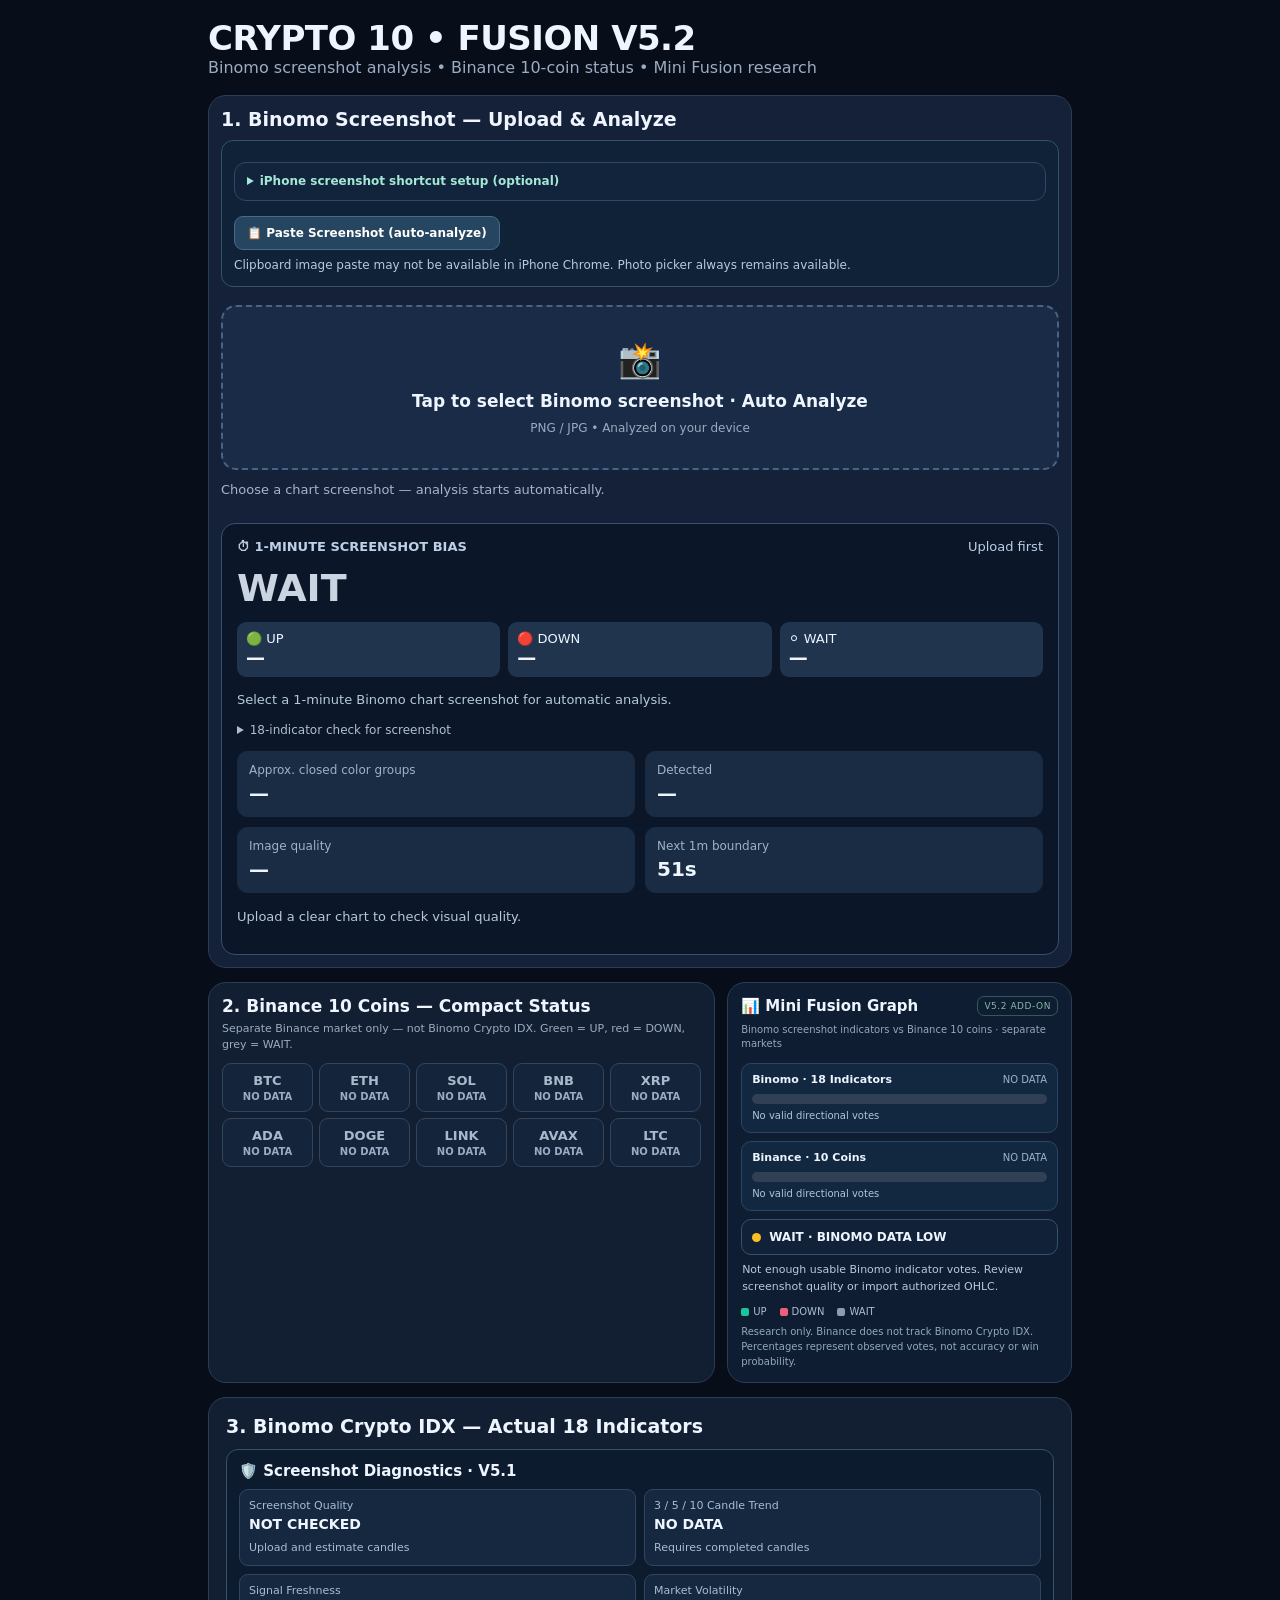
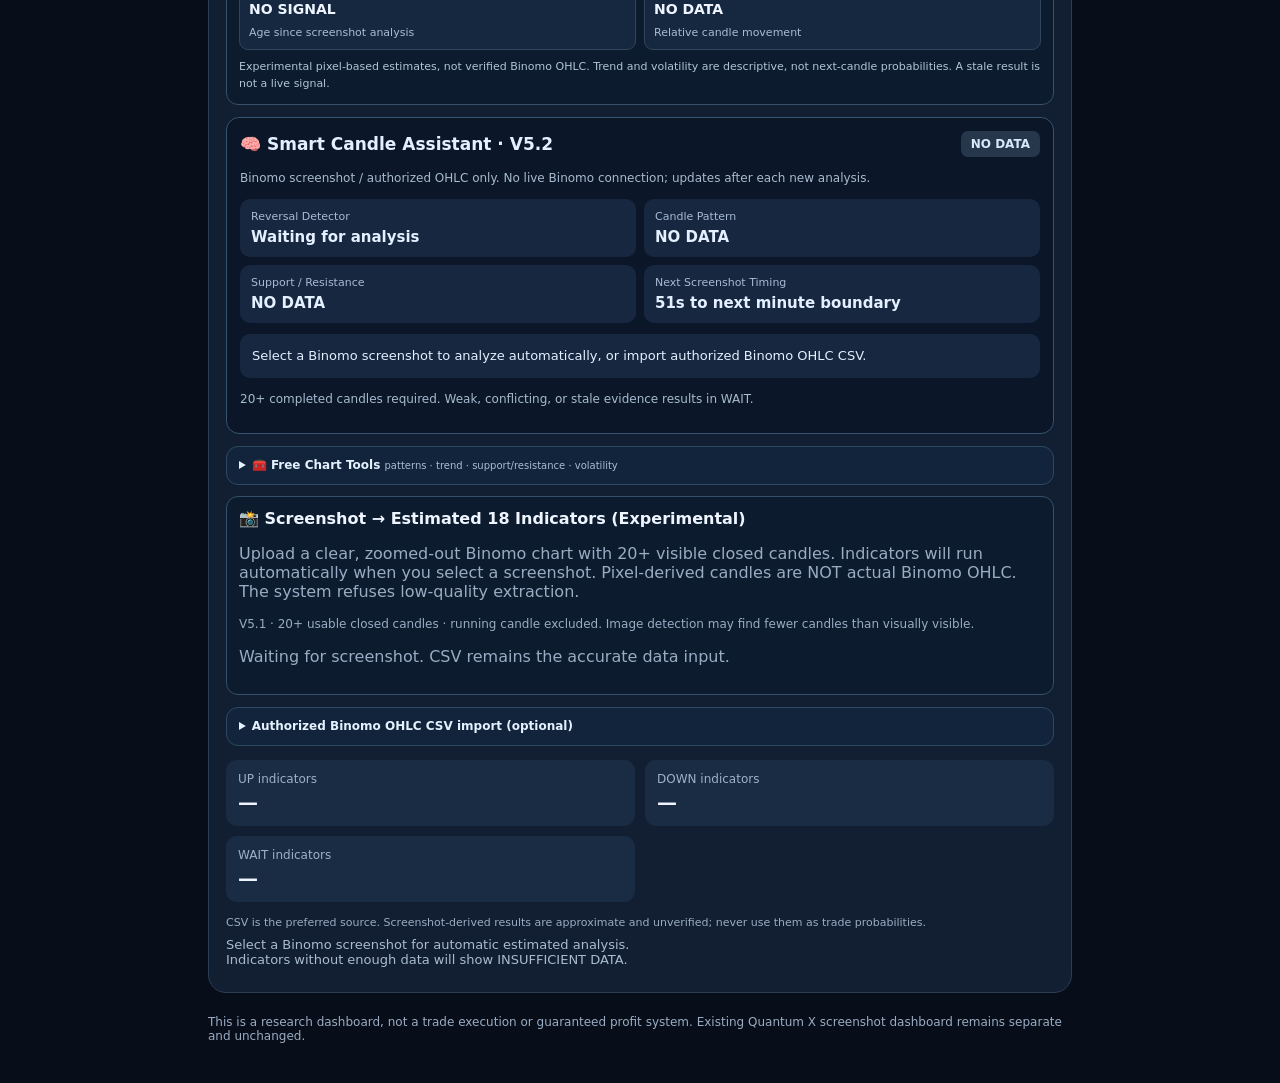
==== index.html @ b0c94f76 "Add files via upload" ====
<!DOCTYPE html>

<html lang="en"><head><meta charset="utf-8"/><meta content="width=device-width,initial-scale=1" name="viewport"/><title>Crypto 10 Fusion Simple V2.5</title><style>
:root{color-scheme:dark;--bg:#080e1a;--card:#121f32;--border:#2b3d55;--muted:#9aacc3;--green:#18d49b;--red:#ff647a;--yellow:#ffc76d}*{box-sizing:border-box}body{margin:0;background:radial-gradient(circle at 100% 0,#182c4b,var(--bg) 55%);font:14px system-ui,sans-serif;color:#eef5ff}.wrap{max-width:1120px;margin:auto;padding:18px}.head{display:flex;justify-content:space-between;align-items:center;gap:12px;flex-wrap:wrap}h1{font-size:25px;margin:0}h1 span{color:var(--green)}.muted,small{color:var(--muted)}.grid{display:grid;grid-template-columns:1fr 1fr;gap:14px;margin-top:16px}.card{border:1px solid var(--border);background:var(--card);border-radius:16px;padding:18px;min-width:0}h2{font-size:16px;margin:0 0 12px}.stat{font-size:32px;font-weight:800}.green{color:var(--green)}.red{color:var(--red)}.yellow{color:var(--yellow)}.pills{display:flex;gap:8px;flex-wrap:wrap}button,select{background:#253954;border:1px solid #49617c;color:white;border-radius:9px;padding:10px 13px;font:inherit}button{cursor:pointer}button.primary{background:#0eac81;border:0;font-weight:750;color:#061811}.metrics{display:grid;grid-template-columns:repeat(3,1fr);gap:8px}.metric{background:#1b2b42;border-radius:11px;padding:12px}.metric strong{display:block;font-size:20px;margin-top:4px}table{width:100%;border-collapse:collapse}td,th{text-align:left;padding:9px 6px;border-bottom:1px solid #293b52}th{color:var(--muted);font-size:12px}canvas{display:block;width:100%;height:170px;border-radius:10px;background:#0c1728}.note{border:1px solid #66513a;background:#30271e;padding:12px;border-radius:10px;line-height:1.5}.full{grid-column:1/-1}.foot{margin:22px 0;color:var(--muted);font-size:12px}.badge{font-size:12px;background:#24374d;border-radius:20px;padding:7px 11px}#log{white-space:pre-wrap;font-size:12px;color:#a9bfd6;max-height:120px;overflow:auto}@media(max-width:750px){.grid{grid-template-columns:1fr}.metrics{grid-template-columns:repeat(2,1fr)}h1{font-size:20px}.wrap{padding:12px}td,th{font-size:12px;padding:9px 3px}}

/* Simplified V2 mobile-first layout */
body{background:#080e19!important;font-size:16px}
.wrap{max-width:1100px}.grid{display:flex!important;flex-direction:column;gap:14px}
.card{border-radius:18px!important;padding:17px!important}
#screenshotSection{order:0}#tenGraphPanel{order:0}.head{margin-bottom:14px}
#tenGraphPanel h2{font-size:21px}.graph-scroll{width:100%;overflow-x:auto;border-radius:12px;background:#081422}
#tenGraph{display:block;width:100%;height:330px;min-width:600px;background:#081422}
.legend{display:flex;flex-wrap:wrap;gap:8px;margin:12px 0}
.legend span{display:inline-flex;align-items:center;gap:5px;background:#1a293b;border:1px solid #304157;border-radius:20px;padding:6px 9px;font-size:12px}
.legend i{display:inline-block;width:10px;height:10px;border-radius:50%}
.details-card{background:#121f32;border:1px solid #2b3d55;border-radius:13px;overflow:hidden}
.details-card>summary{padding:15px;cursor:pointer;font-weight:750;list-style-position:inside}
.details-card>.card{border:0!important;border-radius:0!important}
#bias{font-size:35px!important;font-weight:900}#screenshotSection iframe{max-width:100%}
@media(max-width:750px){#tenGraph{height:290px}.wrap{padding:10px}.card{padding:13px!important}.head h1{font-size:23px}}

/* Simple result graphics */
.fusion-cards{display:grid;grid-template-columns:repeat(2,minmax(0,1fr));gap:14px;margin-top:15px}.fusion-result{background:#0b1727;border:1px solid #2b3d55;border-radius:16px;padding:18px;min-width:0}.fusion-result h3{font-size:14px;margin:0 0 14px;color:#dbeafe}.fusion-word{font-size:clamp(21px,4vw,34px);font-weight:900;margin-bottom:20px}.fusion-bars{display:grid;gap:13px}.fusion-row{display:grid;grid-template-columns:75px 1fr 46px;align-items:center;gap:8px;font-size:13px}.fusion-row b{text-align:right}.fusion-track{height:15px;border-radius:20px;background:#273449;overflow:hidden}.fusion-fill{height:100%;border-radius:20px;transition:width .35s}.fusion-fill.up{background:#18d49b}.fusion-fill.down{background:#ff647a}.fusion-fill.wait{background:#94a3b8}.fusion-result p{font-size:12px;margin-top:18px}.fusion-foot{font-size:12px;color:#9aacc3;margin-top:13px}@media(max-width:700px){.fusion-cards{grid-template-columns:1fr}.fusion-result{padding:14px}}
.ai-config{display:flex;gap:8px;flex-wrap:wrap;align-items:center;margin:12px 0}.ai-config label{width:100%;font-size:13px;color:#b6c8dd}.ai-config input{min-width:190px;flex:1;padding:12px;background:#0b1525;border:1px solid #39516f;border-radius:10px;color:white;font-size:15px}.ai-config button{padding:12px;border:0;border-radius:10px;background:#234b67;color:#fff;font-weight:700}.ai-config span{font-size:12px;color:#b8c9da}</style><style>#screenshotLab{display:block;min-height:1100px}#screenshotSection{scroll-margin-top:12px}@media(max-width:600px){#screenshotLab{height:1250px!important}#screenshotSection{padding:10px}}</style><style>
#chatBox{margin-top:16px}#chatMessages{height:290px;overflow:auto;display:flex;flex-direction:column;gap:10px;padding:12px;background:#0b1525;border:1px solid #30425c;border-radius:12px}.chat-msg{padding:10px 12px;border-radius:12px;max-width:93%;white-space:pre-wrap;line-height:1.5}.chat-msg.bot{background:#20324b;align-self:flex-start}.chat-msg.user{background:#0b6b58;align-self:flex-end}.chat-controls{display:flex;gap:8px;margin-top:10px}.chat-controls input{flex:1;min-width:0;background:#0b1525;color:white;border:1px solid #39516f;border-radius:10px;padding:12px;font:inherit}.chat-controls button,.chat-quick button{background:#0fae80;color:#06130e;border:0;border-radius:10px;padding:10px 13px;font-weight:700;cursor:pointer}.chat-quick{display:flex;flex-wrap:wrap;gap:7px;margin-top:10px}.chat-quick button{background:#223b55;color:#e7f5ff;font-size:12px}@media(max-width:600px){#chatMessages{height:270px}.chat-controls input{font-size:16px}}
</style><style>
/* Simple mobile-first visual hierarchy */
.wrap{max-width:900px}.grid{display:grid;grid-template-columns:1fr;gap:14px;margin-top:18px}
.card{border-radius:18px;padding:18px}.card h2{font-size:19px;margin:0 0 12px}
.head h1{font-size:clamp(23px,5vw,34px);letter-spacing:-.5px}
#screenshotLab{height:650px!important;min-height:0!important}
#tenGraph{width:100%;height:auto;max-height:350px}
#bias{font-size:clamp(34px,8vw,60px);line-height:1.15}
#chatBox{grid-column:1/-1}.details-card{opacity:.9}
.details-card summary{font-size:14px}
#tenGraphPanel{order:0}
@media(max-width:600px){.wrap{padding:12px}.card{padding:14px!important}#screenshotLab{height:580px!important}#screenshotSection{padding:12px!important}.head{gap:12px}.head .pills{gap:6px}.graph-scroll{overflow-x:auto}}
</style><style>/* Compact screenshot section: default short, optional full view */
#screenshotLab{height:320px!important;min-height:0!important;display:block}
#screenshotSection.expanded #screenshotLab{height:760px!important}
@media(max-width:600px){#screenshotLab{height:290px!important}#screenshotSection.expanded #screenshotLab{height:740px!important}}
#screenshotSection h2{margin-bottom:5px}
#screenshotSection > p.muted{margin:5px 0 10px;font-size:12px}
.ai-config{display:flex;gap:8px;flex-wrap:wrap;align-items:center;margin:12px 0}.ai-config label{width:100%;font-size:13px;color:#b6c8dd}.ai-config input{min-width:190px;flex:1;padding:12px;background:#0b1525;border:1px solid #39516f;border-radius:10px;color:white;font-size:15px}.ai-config button{padding:12px;border:0;border-radius:10px;background:#234b67;color:#fff;font-weight:700}.ai-config span{font-size:12px;color:#b8c9da}</style><style>#screenshotLab{min-height:0!important;height:760px;overflow:hidden!important}#screenshotSection{overflow:visible!important;padding:12px!important}#screenshotSection h2{font-size:19px!important}</style><style>#screenshotSection{background:#142138!important} .shot-upload{padding:4px 0 12px}.shot-drop{display:flex;flex-direction:column;align-items:center;justify-content:center;text-align:center;gap:10px;min-height:165px;padding:20px 12px;border:2px dashed #476485;border-radius:15px;background:#192b46;cursor:pointer}.shot-camera{font-size:35px}.shot-drop strong{font-size:17px}.shot-drop small{color:#9aaac1;font-size:12px}.shot-button{display:block;width:100%;margin-top:12px;padding:15px 12px;background:#10b58e;border:0;border-radius:12px;font-weight:800;font-size:17px;color:#061522;cursor:pointer}.shot-message{font-size:13px;color:#a5b5cc;margin-top:12px}.shot-result{margin-top:12px;padding:15px;border-radius:13px;background:#0b1728;border:1px solid #334963}.shot-result strong{font-size:25px}.shot-result p{font-size:13px;color:#bdcadb}#screenshotSection iframe{display:none!important}</style><style>.indicator-signal{padding:16px;margin:12px 0;border:1px solid #30465e;border-radius:16px;background:#0c1728}.indicator-top{display:flex;align-items:center;justify-content:space-between;margin-bottom:13px;gap:10px}.indicator-top strong{font-size:20px}.indicator-top .up{color:#10b981}.indicator-top .down{color:#f43f5e}.indicator-top .wait{color:#cbd5e1}.indicator-line{display:grid;grid-template-columns:52px minmax(0,1fr) 45px;align-items:center;gap:10px;margin:11px 0;font-size:14px}.indicator-track{height:12px;background:#26364c;border-radius:8px;overflow:hidden}.indicator-line b{text-align:right;font-variant-numeric:tabular-nums}@media(max-width:440px){.indicator-signal{padding:12px}.indicator-line{gap:7px}}</style><style>.indicator-chart-group{background:#0c1728;border:1px solid #30465e;border-radius:16px;padding:15px;margin:15px 0}.indicator-chart-heading{display:flex;justify-content:space-between;align-items:center;gap:12px;font-size:18px}.indicator-chart-heading .up{color:#10b981}.indicator-chart-heading .down{color:#f43f5e}.indicator-chart-heading .wait{color:#cbd5e1}.indicator-plot{position:relative;height:205px;display:flex;justify-content:space-around;gap:12px;padding:16px 8px 26px;margin-top:14px;border-bottom:1px solid #51647e}.indicator-gridline{position:absolute;left:0;right:0;border-top:1px dashed #34465c;pointer-events:none}.indicator-column{position:relative;z-index:1;flex:1;max-width:90px;height:100%;display:flex;flex-direction:column;align-items:center;justify-content:flex-end}.indicator-column>b{font-size:13px;margin-bottom:5px}.indicator-column-bar{width:68%;min-height:0;border-radius:6px 6px 0 0;transition:height .3s}.indicator-column>span{position:absolute;top:calc(100% + 7px);font-size:12px;font-weight:700;color:#c5d4e7}@media(max-width:450px){.indicator-plot{height:175px}.indicator-chart-group{padding:12px}}.one-minute-card{background:#0b1728;border:1px solid #34516e;border-radius:14px;padding:15px;margin-top:14px}.one-minute-top{display:flex;justify-content:space-between;gap:8px;flex-wrap:wrap;color:#bcd0e7;font-size:13px}.minute-direction{font-size:38px;font-weight:900;margin:12px 0;color:#cbd5e1}.minute-bars{display:flex;gap:8px;flex-wrap:wrap}.minute-bars span{background:#20344d;border-radius:9px;padding:9px;font-size:13px;flex:1;min-width:80px}.minute-bars b{display:block;font-size:19px}.one-minute-card p{font-size:13px;color:#b6c8dc;line-height:1.5}.one-minute-card details{font-size:12px;color:#aebed3}.one-minute-card summary{cursor:pointer} </style><style>
.v4-switch{display:flex;align-items:center;justify-content:space-between;gap:10px;flex-wrap:wrap;margin:12px 0;padding:12px 16px;background:#172740;border:1px solid #38506a;border-radius:12px}.v4-switch label{font-weight:800}.v4-switch span{font-size:12px;color:#aebed4}.v4-quick{display:grid;grid-template-columns:repeat(2,minmax(0,1fr));gap:10px;margin:14px 0}.v4-quick>div{background:#1a2b44;padding:12px;border-radius:11px;min-width:0}.v4-quick small{display:block;color:#9eb1c9;font-size:12px}.v4-quick strong{display:block;font-size:20px;margin-top:4px}.v4-comparison{font-size:21px;font-weight:900;color:#d7e9ff;background:#10223a;padding:16px;border:1px solid #385574;border-radius:12px}.v4-simple .v4-advanced{display:none!important}.v4-simple .indicator-chart-group{padding:10px;margin:10px 0}.v4-simple .indicator-plot{height:130px}.v4-simple .indicator-chart-heading{font-size:15px}@media(max-width:600px){.v4-quick{grid-template-columns:repeat(2,minmax(0,1fr))}.v4-quick strong{font-size:17px}.v4-comparison{font-size:18px}}
.chart-controls{display:flex;flex-wrap:wrap;align-items:center;gap:8px;margin:12px 0}.chart-choice{border:1px solid #35516a;border-radius:10px;background:#1a2b43;color:#e6f0ff;padding:10px 13px;font-weight:700;cursor:pointer}.chart-choice.active{background:#0d9278;border-color:#14cba0;color:white}#chartViewLabel{font-size:12px;color:#a8bdd1}.graph-scroll{overflow-x:auto}#tenGraph{min-width:650px;max-height:none!important;height:auto!important}@media(max-width:600px){#tenGraph{min-width:650px}} </style><style id="compact-indicators-v43">
#indicatorAgreementPanel #agreement{display:grid;grid-template-columns:repeat(3,minmax(0,1fr));gap:9px;align-items:stretch}
#indicatorAgreementPanel .indicator-chart-group{margin:0!important;padding:10px!important;border-radius:11px;min-width:0}
#indicatorAgreementPanel .indicator-chart-heading{font-size:12px!important;gap:4px;flex-wrap:wrap;line-height:1.25}
#indicatorAgreementPanel .indicator-chart-heading span{font-size:11px!important}
#indicatorAgreementPanel .indicator-plot{height:94px!important;margin-top:4px!important;padding:7px 2px 19px!important;gap:4px!important}
#indicatorAgreementPanel .indicator-column>b{font-size:10px!important;margin-bottom:2px!important}
#indicatorAgreementPanel .indicator-column>span{font-size:9px!important;top:calc(100% + 3px)!important}
#indicatorAgreementPanel .indicator-column-bar{border-radius:3px 3px 0 0!important}
#indicatorAgreementPanel .indicator-gridline{opacity:.4}
#indicatorAgreementPanel>.muted{font-size:11px;margin:8px 0}
@media(max-width:720px){#indicatorAgreementPanel #agreement{grid-template-columns:repeat(2,minmax(0,1fr));gap:7px}#indicatorAgreementPanel .indicator-chart-group{padding:8px!important}#indicatorAgreementPanel .indicator-plot{height:78px!important}}
@media(max-width:340px){#indicatorAgreementPanel #agreement{grid-template-columns:1fr}}
</style><style>#tenGraphPanel{padding:13px!important}#tenGraphPanel h2{font-size:17px!important;margin:0 0 5px!important}#tenGraphPanel p{font-size:11px!important;margin:4px 0 10px!important}.coin-status-board{display:grid;grid-template-columns:repeat(5,minmax(0,1fr));gap:6px}.coin-chip{border:1px solid #32455f;border-radius:9px;background:#14253b;padding:9px 3px;text-align:center;font-weight:800;font-size:13px;min-width:0}.coin-chip small{display:block;font-size:10px;margin-top:3px}.coin-chip.up{color:#17d6a1;border-color:#1d735f}.coin-chip.down{color:#ff6981;border-color:#874457}.coin-chip.wait{color:#a9b9cc}@media(max-width:460px){.coin-status-board{grid-template-columns:repeat(5,minmax(0,1fr));gap:4px}.coin-chip{font-size:11px;padding:8px 2px}.coin-chip small{font-size:9px}}#indicatorAgreementPanel .indicator-chart-group{display:none!important}#indicatorAgreementPanel #agreement{display:block!important;font-size:13px;color:#aabbd0}</style><style>#indicatorAgreementPanel .indicator-chart-group{display:block!important}#indicatorAgreementPanel #agreement{display:grid!important;grid-template-columns:repeat(2,minmax(0,1fr))!important;gap:7px!important}#indicatorAgreementPanel .indicator-chart-group{padding:8px!important;margin:0!important}#indicatorAgreementPanel .indicator-plot{height:78px!important}#indicatorAgreementPanel .indicator-chart-heading{font-size:12px!important}.ohlc-import{margin:12px 0;padding:12px;background:#0d1b2e;border:1px solid #35506b;border-radius:12px}.ohlc-import input{width:100%;margin:10px 0;color:#dce8f6;font-size:13px}.csv-label{font-size:14px;font-weight:800}.ohlc-import .shot-button{margin:4px 0 10px;padding:11px;font-size:14px}#binomoCsvStatus{font-size:12px;line-height:1.5}.shortcut-help{border:1px solid #37516b;border-radius:12px;padding:12px;background:#102238;margin:10px 0 14px}.shortcut-help strong{font-size:14px}.shortcut-help p,.shortcut-help li,.shortcut-help small{font-size:12px;color:#b8c9da;line-height:1.55}.shortcut-help details{margin:9px 0}.shortcut-help summary{cursor:pointer;color:#a5e8d5;font-size:13px}.shortcut-help ol{padding-left:20px}.shortcut-paste{background:#254560;border:1px solid #476b86;border-radius:9px;color:#fff;padding:9px 12px;font-size:12px;font-weight:700;margin:6px 0}.shortcut-help small{display:block} </style><style id="v49-diagnostics-style">.v49-panel{margin:12px 0;padding:12px;border:1px solid #37516b;border-radius:12px;background:#0d1b2e}.v49-panel h3{font-size:15px;margin:0 0 9px}.v49-grid{display:grid;grid-template-columns:repeat(2,minmax(0,1fr));gap:8px}.v49-cell{padding:9px;border:1px solid #30465e;border-radius:9px;background:#152840;min-width:0}.v49-cell small{display:block;font-size:11px;color:#a8bdd3}.v49-cell strong{display:block;margin:4px 0;font-size:14px;overflow-wrap:anywhere}.v49-cell span{font-size:11px;color:#a8bdd3;line-height:1.4}.v49-note{font-size:11px;color:#b2c4d9;line-height:1.5;margin:9px 0 0}.v49-ok{color:#16c79a!important}.v49-warn{color:#fbbf24!important}.v49-bad{color:#ff5874!important}</style><style id="smart-candle-v50">
.v50-card{background:#0b1728;border:1px solid #36536f;border-radius:13px;padding:13px;margin:12px 0;color:#e4efff}
.v50-head{display:flex;justify-content:space-between;align-items:center;gap:8px;flex-wrap:wrap}
.v50-head h3{font-size:17px;margin:0}.v50-pill{font-size:12px;font-weight:800;border-radius:7px;background:#26364b;padding:6px 10px;color:#d8e7fa}
.v50-grid{display:grid;grid-template-columns:repeat(2,minmax(0,1fr));gap:8px;margin:11px 0}
.v50-item{background:#172740;border-radius:10px;padding:11px;min-width:0}.v50-item small{display:block;color:#a6bbd4;font-size:11px;margin-bottom:5px}.v50-item strong{display:block;font-size:15px;overflow-wrap:anywhere}
.v50-explain{font-size:13px;line-height:1.55;background:#172740;border-radius:10px;padding:12px;margin:10px 0}
.v50-muted{color:#a8bad0;font-size:12px;line-height:1.5}.v50-up{color:#16c79a!important}.v50-down{color:#ff5874!important}.v50-wait{color:#fbbf24!important}
@media(max-width:420px){.v50-card{padding:11px}.v50-item{padding:9px}.v50-item strong{font-size:13px}}
</style><style>#comparisonPanel{display:none!important}</style><style id="v52-mini-fusion-style">
.mini-fusion-dock{display:grid;grid-template-columns:minmax(0,1.25fr) minmax(295px,.85fr);gap:12px;grid-column:1/-1;align-items:stretch}
.mini-fusion-dock>#tenGraphPanel{grid-column:auto!important;min-width:0}
.mini-fusion-card{grid-column:auto!important;min-width:0;padding:13px!important;background:#0e1d31!important}
.mini-fusion-head{display:flex;gap:6px;justify-content:space-between;align-items:center;flex-wrap:wrap}
.mini-fusion-head h2{font-size:15px!important;margin:0!important}
.mini-tag{font-size:9px;letter-spacing:.06em;color:#89bba9;border:1px solid #315b55;padding:4px 6px;border-radius:7px;white-space:nowrap}
.mini-fusion-sub{font-size:10px;line-height:1.4;color:#96a8bc;margin:7px 0 12px!important}
.mini-fusion-group{padding:9px 10px;border-radius:10px;background:#122740;border:1px solid #2b4562;margin:0 0 8px}
.mini-fusion-label{display:flex;justify-content:space-between;align-items:baseline;gap:7px;font-size:11px}
.mini-fusion-label span{font-size:10px;color:#9cb4cb;white-space:nowrap}
.mini-fusion-track{display:flex;height:10px;overflow:hidden;border-radius:10px;margin:8px 0 5px;background:#314055}
.mini-fusion-track i{display:block;height:100%;width:0;transition:width .25s ease}
.mini-fusion-track i.up{background:#17c79b}.mini-fusion-track i.down{background:#f15e7a}.mini-fusion-track i.wait{background:#8d9baf}
.mini-fusion-values{font-size:10px;color:#b3c3d8;line-height:1.4}
.mini-fusion-verdict{display:flex;align-items:center;gap:8px;background:#102138;border:1px solid #36536d;border-radius:10px;padding:10px;font-size:12px}
.mini-fusion-verdict .mini-dot{height:9px;width:9px;border-radius:50%;background:#fbbf24;flex:0 0 auto}
.mini-fusion-verdict.same .mini-dot{background:#16c79a}.mini-fusion-verdict.conflict .mini-dot{background:#ff5874}
.mini-fusion-note{font-size:11px;color:#b9c8dc;line-height:1.5;padding:7px 1px}
.mini-fusion-legend{display:flex;flex-wrap:wrap;gap:13px;margin-top:4px;color:#a9bed2;font-size:10px}
.mini-fusion-legend span{display:flex;align-items:center;gap:4px}.mini-swatch{display:inline-block;width:8px;height:8px;border-radius:2px}
.mini-swatch.up{background:#17c79b}.mini-swatch.down{background:#f15e7a}.mini-swatch.wait{background:#8d9baf}
.mini-fusion-disclaimer{font-size:10px;color:#91a9be;line-height:1.5;margin:7px 0 0!important}
@media(max-width:760px){.mini-fusion-dock{grid-template-columns:minmax(0,1fr)}.mini-fusion-card{padding:12px!important}}
</style><style>
/* V5.2 focused layout add-on only. Original analysis scripts unmodified. */
#simpleSummary{display:none!important}
.mini-fusion-dock{grid-column:1/-1;order:0}
#tenGraphPanel .muted{font-size:11px;line-height:1.45}
#indicatorAgreementPanel .ohlc-import{margin-top:10px}
.focused-optional,.focused-research{border:1px solid #304963;border-radius:12px;background:#11243b;padding:10px 12px;margin:11px 0;color:#e4f2ff}
.focused-optional>summary,.focused-research>summary{cursor:pointer;font-size:12px;font-weight:700;line-height:1.4;list-style:revert}
.focused-research>summary small{font-size:10px;font-weight:500;color:#a8bcd2;display:inline}
.focused-optional>p{font-size:12px;margin:10px 0}
.focused-tools-grid{display:grid;grid-template-columns:repeat(2,minmax(0,1fr));gap:8px;margin:12px 0}
.focused-tools-grid>div{padding:10px;border-radius:9px;background:#1b304b;min-width:0}
.focused-tools-grid small{display:block;font-size:11px;color:#b0c2d5;margin-bottom:5px}
.focused-tools-grid b{font-size:12px;overflow-wrap:anywhere}
.focused-disclaimer{color:#a2b6ca;font-size:11px;line-height:1.5}
#miniFusionPanel{box-shadow:none!important;scroll-margin-top:14px}
@media(max-width:600px){.mini-fusion-dock{display:grid;grid-template-columns:1fr;gap:10px}.mini-fusion-dock .card{padding:12px!important}.focused-tools-grid{grid-template-columns:repeat(2,minmax(0,1fr))}.focused-research>summary small{display:block;margin-top:3px}}
</style></head><body><main class="wrap"><div class="head"><div><h1>CRYPTO 10 • FUSION V5.2 </h1><div class="muted">Binomo screenshot analysis • Binance 10-coin status • Mini Fusion research</div></div><div class="pills" hidden="" style="display:none!important"><span class="badge" id="status">Not connected</span><button class="primary" id="refresh" type="button">↻ Update Graph</button></div></div><div class="v4-switch" hidden="" style="display:none!important"><label><input checked="" id="simpleMode" type="checkbox"/> Simple Mobile Mode</label><span>Show upload, summary, comparison and compact graphs first</span></div><div class="pills" hidden="" style="display:none!important"><label>Market timeframe <select id="tf"><option value="1m">1 minute</option><option value="3m">3 minutes</option><option value="5m">5 minutes</option></select></label><label>Refresh <select id="interval"><option value="30000">30 seconds</option><option value="60000">60 seconds</option><option value="0">Manual</option></select></label></div><div class="grid"><section class="card full" id="screenshotSection"><h2>1. Binomo Screenshot — Upload &amp; Analyze</h2><div class="shortcut-help"><details class="focused-optional" id="shortcutSetup"><summary>iPhone screenshot shortcut setup (optional)</summary><p>In Binomo, take a screenshot → tap Share → choose <b>Binomo to Dashboard</b>. Shortcut saves the image to Photos and opens this dashboard. Then tap the screenshot upload area, select the newest photo, and Analyze. iOS cannot silently send Binomo app screenshots to this website.</p><ol><li>Open Apple Shortcuts → + → New Shortcut. Name it <b>Binomo to Dashboard</b>.</li><li>Tap shortcut settings → Show in Share Sheet → accept Images.</li><li>Add action <b>Save to Photo Album</b>; input: Shortcut Input.</li><li>Add action <b>URL</b>; enter your published GitHub Pages dashboard address.</li><li>Add action <b>Open URLs</b>; input: URL.</li><li>In Binomo, take screenshot → Photos → Share → Binomo to Dashboard. In Chrome, tap screenshot selector and choose latest photo.</li></ol></details><button class="shortcut-paste" id="pasteShot" type="button">📋 Paste Screenshot (auto-analyze)</button><small id="pasteShotStatus">Clipboard image paste may not be available in iPhone Chrome. Photo picker always remains available.</small></div><div class="shot-upload"><label class="shot-drop" for="shotFile"><span class="shot-camera">📸</span><strong>Tap to select Binomo screenshot · Auto Analyze</strong><small>PNG / JPG • Analyzed on your device</small></label><input accept="image/png,image/jpeg,image/webp" id="shotFile" style="display:none" type="file"/><button class="shot-button" hidden="" id="shotAnalyze" style="display:none!important" type="button">Analyze Screenshot</button><div class="shot-message" id="shotMessage">Choose a chart screenshot — analysis starts automatically.</div><img alt="Selected chart screenshot" id="shotPreview" style="display:none;width:100%;max-height:230px;object-fit:contain;border-radius:12px;margin-top:12px"/><div class="shot-result" id="shotResult" style="display:none"><strong id="shotDirection">WAIT</strong><p id="shotStats"></p></div></div><div class="one-minute-card"><div class="one-minute-top"><b>⏱ 1-MINUTE SCREENSHOT BIAS</b><span id="minuteFresh">Upload first</span></div><div class="minute-direction" id="minuteDirection">WAIT</div><div class="minute-bars"><span>🟢 UP <b id="minuteUp">—</b></span><span>🔴 DOWN <b id="minuteDown">—</b></span><span>⚪ WAIT <b id="minuteWait">—</b></span></div><p id="minuteNote">Select a 1-minute Binomo chart screenshot for automatic analysis.</p><details><summary>18-indicator check for screenshot</summary><p>ADX, Momentum, CCI, Awesome Oscillator, RSI, Fractals, PSAR, Moving Average, MACD, Bollinger Bands, Fractal Chaos Bands, Alligator, ATR, Stochastic, EMA, Supertrend, Stochastic RSI and Williams %R require candle OHLC data and cannot be calculated reliably from this screenshot. The 18-indicator panel requires verified Binomo OHLC CSV input.</p></details><div class="v4-quick"><div><small>Approx. closed color groups</small><strong id="closedCandles">—</strong></div><div><small>Detected</small><strong id="detectedCount">—</strong></div><div><small>Image quality</small><strong id="qualityState">—</strong></div><div><small>Next 1m boundary</small><strong id="countdown">—</strong></div></div><p class="muted" id="qualityWarning">Upload a clear chart to check visual quality.</p></div></section><div class="mini-fusion-dock"><section class="card full graph-card" id="tenGraphPanel"><h2>2. Binance 10 Coins — Compact Status</h2>
<p class="muted">Separate Binance market only — not Binomo Crypto IDX. Green = UP, red = DOWN, grey = WAIT.</p><div class="coin-status-board" id="coinStatusBoard">Loading Binance coin status…</div><canvas hidden="" id="tenGraph" style="display:none!important"></canvas><div hidden="" id="tenLegend" style="display:none!important"></div><div hidden="" id="tenGraphInfo" style="display:none!important"></div><button hidden="" id="viewCandles" style="display:none!important"></button><button hidden="" id="viewLines" style="display:none!important"></button><span hidden="" id="chartViewLabel" style="display:none!important"></span></section><aside aria-label="Mini Fusion Research Comparison" class="card mini-fusion-card" id="miniFusionPanel">
<div class="mini-fusion-head"><h2>📊 Mini Fusion Graph</h2><span class="mini-tag">V5.2 ADD-ON</span></div>
<p class="mini-fusion-sub">Binomo screenshot indicators vs Binance 10 coins · separate markets</p>
<div class="mini-fusion-group">
<div class="mini-fusion-label"><strong>Binomo · 18 Indicators</strong><span id="miniBinomoCount">NO DATA</span></div>
<div aria-label="Binomo indicator vote distribution" class="mini-fusion-track" id="miniBinomoBar"><i class="up"></i><i class="down"></i><i class="wait"></i></div>
<div class="mini-fusion-values" id="miniBinomoVals">Waiting for screenshot / CSV…</div>
</div>
<div class="mini-fusion-group">
<div class="mini-fusion-label"><strong>Binance · 10 Coins</strong><span id="miniBinanceCount">NO DATA</span></div>
<div aria-label="Binance coin vote distribution" class="mini-fusion-track" id="miniBinanceBar"><i class="up"></i><i class="down"></i><i class="wait"></i></div>
<div class="mini-fusion-values" id="miniBinanceVals">Waiting for Binance data…</div>
</div>
<div class="mini-fusion-verdict" id="miniFusionVerdict"><span class="mini-dot"></span><strong id="miniFusionWord">WAIT · NEED DATA</strong></div>
<div class="mini-fusion-note" id="miniFusionNote">Upload Binomo screenshot for a side-by-side comparison. Not a Binomo next-candle prediction.</div>
<div class="mini-fusion-legend"><span><i class="mini-swatch up"></i> UP</span><span><i class="mini-swatch down"></i> DOWN</span><span><i class="mini-swatch wait"></i> WAIT</span></div>
<p class="mini-fusion-disclaimer">Research only. Binance does not track Binomo Crypto IDX. Percentages represent observed votes, not accuracy or win probability.</p>
</aside></div><section aria-hidden="true" class="card full" hidden="" id="simpleSummary" style="display:none!important"><h2>2. UP / DOWN / WAIT — One Simple Graphic</h2><p class="muted">Binomo screenshot and Binance 10-coin live data are shown separately. Percentages describe the balance of detected signals, NOT the chance of winning.</p><div class="fusion-cards"><div class="fusion-result"><h3>📸 BINOMO SCREENSHOT</h3><div class="fusion-word" id="ssWord">UPLOAD FIRST</div><div class="fusion-bars"><div class="fusion-row"><span>🟢 UP</span><div class="fusion-track"><div class="fusion-fill up" id="ssUpBar" style="width:0%"></div></div><b id="ssUp">—</b></div><div class="fusion-row"><span>🔴 DOWN</span><div class="fusion-track"><div class="fusion-fill down" id="ssDownBar" style="width:0%"></div></div><b id="ssDown">—</b></div><div class="fusion-row"><span>⚪ WAIT</span><div class="fusion-track"><div class="fusion-fill wait" id="ssWaitBar" style="width:0%"></div></div><b id="ssWait">—</b></div></div><p class="muted" id="ssNote">Upload and analyze a screenshot above.</p></div><div class="fusion-result" hidden="" style="display:none!important"><h3>📈 BINANCE LIVE — 10 COINS</h3><div class="fusion-word" id="bnWord">NO DATA</div><div class="fusion-bars"><div class="fusion-row"><span>🟢 UP</span><div class="fusion-track"><div class="fusion-fill up" id="bnUpBar" style="width:0%"></div></div><b id="bnUp">—</b></div><div class="fusion-row"><span>🔴 DOWN</span><div class="fusion-track"><div class="fusion-fill down" id="bnDownBar" style="width:0%"></div></div><b id="bnDown">—</b></div><div class="fusion-row"><span>⚪ WAIT</span><div class="fusion-track"><div class="fusion-fill wait" id="bnWaitBar" style="width:0%"></div></div><b id="bnWait">—</b></div></div><p class="muted" id="bnNote">Press Update Graph below to fetch live market data.</p></div></div><div class="fusion-foot">These two markets are different. Do not combine their percentages into a trade win probability.</div></section><section aria-hidden="true" class="card full" hidden="" id="comparisonPanel" style="display:none!important"><h2>3. Signal Comparison</h2><div class="v4-comparison" id="comparisonWord">WAIT — need screenshot and live Binance data</div><p class="muted">Binomo screenshot and Binance spot coins are different markets. Agreement is descriptive, not a trade signal or winning probability.</p></section><section class="card full" id="indicatorAgreementPanel" style="grid-column:1/-1"><h2>3. Binomo Crypto IDX — Actual 18 Indicators</h2><div aria-live="polite" class="v49-panel" id="v49Diagnostics"><h3>🛡️ Screenshot Diagnostics · V5.1</h3><div class="v49-grid"><div class="v49-cell"><small>Screenshot Quality</small><strong id="v49Quality">NOT CHECKED</strong><span id="v49QualityDetail">Upload and estimate candles</span></div><div class="v49-cell"><small>3 / 5 / 10 Candle Trend</small><strong id="v49Trend">NO DATA</strong><span id="v49TrendDetail">Requires completed candles</span></div><div class="v49-cell"><small>Signal Freshness</small><strong id="v49Fresh">NO SIGNAL</strong><span id="v49FreshDetail">Age since screenshot analysis</span></div><div class="v49-cell"><small>Market Volatility</small><strong id="v49Vol">NO DATA</strong><span id="v49VolDetail">Relative candle movement</span></div></div><p class="v49-note">Experimental pixel-based estimates, not verified Binomo OHLC. Trend and volatility are descriptive, not next-candle probabilities. A stale result is not a live signal.</p></div><section aria-live="polite" class="v50-card" id="v50Assistant">
<div class="v50-head"><h3>🧠 Smart Candle Assistant · V5.2</h3><span class="v50-pill" id="v50Decision">NO DATA</span></div>
<p class="v50-muted">Binomo screenshot / authorized OHLC only. No live Binomo connection; updates after each new analysis.</p>
<div class="v50-grid">
<div class="v50-item"><small>Reversal Detector</small><strong id="v50Reversal">Waiting for analysis</strong></div>
<div class="v50-item"><small>Candle Pattern</small><strong id="v50Pattern">NO DATA</strong></div>
<div class="v50-item"><small>Support / Resistance</small><strong id="v50Zones">NO DATA</strong></div>
<div class="v50-item"><small>Next Screenshot Timing</small><strong id="v50Timer">Waiting</strong></div>
</div>
<div class="v50-explain" id="v50Explanation">Select a Binomo screenshot to analyze automatically, or import authorized Binomo OHLC CSV.</div>
<p class="v50-muted" id="v50Status">20+ completed candles required. Weak, conflicting, or stale evidence results in WAIT.</p>
</section><details class="focused-research" id="focusedResearchTools">
<summary>🧰 Free Chart Tools <small>patterns · trend · support/resistance · volatility</small></summary>
<div aria-live="polite" class="focused-tools-grid">
<div><small>3 / 5 / 10 Candle Trend</small><b id="focusTrend">NO DATA</b></div>
<div><small>Candle Pattern</small><b id="focusPattern">NO DATA</b></div>
<div><small>Support / Resistance</small><b id="focusZones">NO DATA</b></div>
<div><small>Volatility</small><b id="focusVol">NO DATA</b></div>
</div>
<p class="focused-disclaimer">Uses the existing Binomo screenshot / authorized OHLC analysis. Pattern estimates are not TradingView, MetaTrader, broker-terminal or TrendSpider integrations. No external Binomo feed and no assured next-candle prediction.</p>
</details><div class="ohlc-import"><strong>📸 Screenshot → Estimated 18 Indicators (Experimental)</strong><p class="muted">Upload a clear, zoomed-out Binomo chart with 20+ visible closed candles. Indicators will run automatically when you select a screenshot. Pixel-derived candles are NOT actual Binomo OHLC. The system refuses low-quality extraction.</p><button class="shot-button" hidden="" id="estimateBinomo" style="display:none!important" type="button">Estimate Indicators from Screenshot</button><p class="muted" style="font-size:12px">V5.1 · 20+ usable closed candles · running candle excluded. Image detection may find fewer candles than visually visible.</p><p class="muted" id="estimateStatus" role="status">Waiting for screenshot. CSV remains the accurate data input.</p></div><details class="focused-optional" id="csvImportDetails"><summary>Authorized Binomo OHLC CSV import (optional)</summary><div class="ohlc-import"><label class="csv-label" for="binomoCsv">📄 Select Binomo OHLC CSV</label><input accept=".csv,text/csv" id="binomoCsv" type="file"/><button class="shot-button" id="calculateBinomo" type="button">Calculate 18 Binomo Indicators</button><p class="muted" id="binomoCsvStatus" role="status">No Binomo OHLC data loaded. CSV columns: time,open,high,low,close. Minimum 20 completed candles; 50–120+ improves indicator coverage. Data must be exported from an authorized source.</p></div></details><div class="v4-quick" id="indicatorStrength"><div><small>UP indicators</small><strong id="indUp">—</strong></div><div><small>DOWN indicators</small><strong id="indDown">—</strong></div><div><small>WAIT indicators</small><strong id="indWait">—</strong></div></div><p class="muted">CSV is the preferred source. Screenshot-derived results are approximate and unverified; never use them as trade probabilities.</p><div class="muted" id="agreement">Select a Binomo screenshot for automatic estimated analysis. Indicators without enough data will show INSUFFICIENT DATA.</div></section><section class="card full" hidden="" style="display:none!important"><h2>3. Overall Binance Trend</h2><div class="stat yellow" id="bias">NO DATA</div><div class="muted" id="explain">Press Update Graph to load Binance data.</div><div class="metrics" style="margin-top:14px"><div class="metric"><small>Bullish coins</small><strong class="green" id="up">—</strong></div><div class="metric"><small>Bearish coins</small><strong class="red" id="down">—</strong></div><div class="metric"><small>Neutral coins</small><strong id="neutral">—</strong></div></div><p class="muted">Direction is a technical bias, not a prediction of the next Binomo candle.</p></section><details aria-hidden="true" class="details-card v4-advanced" hidden="" style="display:none!important"><summary>Market Strength (advanced)</summary><section class="advanced card"><h2>Market Strength (advanced)</h2><div class="stat" id="strength">—</div><div class="muted">Weighted trend/momentum score: −100 to +100</div><canvas height="170" id="gauge" width="700"></canvas><div class="muted" id="fresh">Last updated: —</div></section></details><details aria-hidden="true" class="details-card v4-advanced" hidden="" style="display:none!important"><summary>Average 10-Coin Momentum</summary><section class="card full"><h2>04 / Average 10-Coin Momentum</h2><canvas height="170" id="graph" width="1000"></canvas><div class="muted">Average normalized returns across available coins, computed from completed candles only.</div></section></details><details aria-hidden="true" class="details-card v4-advanced" hidden="" style="display:none!important"><summary>Coin Details</summary><section class="card full"><h2>05 / Coin Details</h2><div style="overflow-x:auto"><table><thead><tr><th>Asset</th><th>Close</th><th>RSI(14)</th><th>EMA 9/21</th><th>MACD</th><th>Bias</th></tr></thead><tbody id="coins"><tr><td colspan="6">Press Refresh live data.</td></tr></tbody></table></div></section></details><details aria-hidden="true" class="details-card v4-advanced" hidden="" style="display:none!important"><summary>Strategy research</summary><section class="advanced card"><h2>07 / Strategy research</h2><div class="note">PDF strategy rules are <b>not imported</b> in this build. PSAR + Bollinger, Awesome Oscillator + RSI, Heikin Ashi, and Color Ribbons are reserved as future modules pending the actual PDF rules. No fabricated PDF-derived signals.</div></section></details><details aria-hidden="true" class="details-card v4-advanced" hidden="" style="display:none!important"><summary>Data &amp; risk diagnostics</summary><section class="full advanced card"><h2>08 / Data &amp; risk diagnostics</h2><div id="log">No requests yet.</div><p class="muted">Uses public Binance REST klines in your browser. Availability depends on your network, Binance regional restrictions, and browser CORS. No credentials, no automatic orders. The displayed combined signal reflects Binance spot coins, <b>not Binomo Crypto IDX</b>. No demonstrated 80% win rate or validated 3–4 minute expiry edge.</p></section></details></div><div class="foot">This is a research dashboard, not a trade execution or guaranteed profit system. Existing Quantum X screenshot dashboard remains separate and unchanged.</div></main><script>(()=>{'use strict';
const $=id=>document.getElementById(id);let url=null,lastAnalysis=0,selected=null;
const file=$('shotFile'), preview=$('shotPreview'), message=$('shotMessage'), result=$('shotResult');
const put=(id,text)=>{if($(id))$(id).textContent=text};
const colors={UP:'#10b981',DOWN:'#fb6178',WAIT:'#cbd5e1'};
function render(prefix,counts,note){const sum=counts.reduce((a,b)=>a+b,0),p=counts.map(x=>sum?Math.round(100*x/sum):0);const names=['Up','Down','Wait'];names.forEach((name,i)=>{put(prefix+name,p[i]+'%');const bar=$(prefix+name+'Bar');if(bar)bar.style.width=p[i]+'%'});const m=Math.max(...counts),word=!sum?'NO DATA':counts[2]===m?'WAIT':counts[0]===counts[1]?'WAIT':counts[0]===m?'UP':'DOWN';put(prefix+'Word',word);$(prefix+'Word').style.color=colors[word]||'#cbd5e1';put(prefix+'Note',note);return {word,p};}
function binance(){const vals=['up','down','neutral'].map(id=>Number($(id)?.textContent));const valid=vals.every(Number.isFinite)&&vals.reduce((a,b)=>a+b,0)>0;if(valid)render('bn',vals,`Based on ${vals.reduce((a,b)=>a+b,0)} Binance coins; NOT win probability.`);updateComparison();}
['up','down','neutral'].forEach(id=>new MutationObserver(binance).observe($(id),{childList:true,subtree:true}));
function setWarn(msg){put('qualityWarning',msg);$('qualityWarning').style.color='#fbbf24';}
document.getElementById('pasteShot')?.addEventListener('click',async()=>{const status=document.getElementById('pasteShotStatus');try{if(!navigator.clipboard?.read)throw Error('Clipboard image access is not supported here.');const items=await navigator.clipboard.read();let blob=null;for(const item of items){const type=item.types.find(t=>t.startsWith('image/'));if(type){blob=await item.getType(type);break;}}if(!blob)throw Error('No image in clipboard.');selected=new File([blob],'binomo-pasted.png',{type:blob.type||'image/png'});if(url)URL.revokeObjectURL(url);url=URL.createObjectURL(selected);preview.src=url;preview.style.display='block';message.textContent='Pasted screenshot selected. Analyzing automatically…';result.style.display='none';status.textContent='Image pasted successfully.';}catch(e){status.textContent='Paste unavailable: '+e.message+' Use the screenshot picker above.';}});
file.addEventListener('change',()=>{selected=file.files?.[0];if(!selected)return;if(url)URL.revokeObjectURL(url);url=URL.createObjectURL(selected);preview.src=url;preview.style.display='block';message.textContent='Screenshot selected. Analyzing automatically…';result.style.display='none';put('minuteFresh','Not analyzed');});
function classify(r,g,b){const hi=Math.max(r,g,b),lo=Math.min(r,g,b);if(hi-lo<36)return 0;if(g>72&&g>r*1.3&&g>b*1.12)return 1;if(r>90&&r>g*1.34&&r>b*1.1)return -1;return 0;}
function detect(img){const canvas=document.createElement('canvas'),scale=Math.min(1,960/img.width);canvas.width=Math.round(img.width*scale);canvas.height=Math.round(img.height*scale);const ctx=canvas.getContext('2d',{willReadFrequently:true});ctx.drawImage(img,0,0,canvas.width,canvas.height);const {width:w,height:h}=canvas,pix=ctx.getImageData(0,0,w,h).data;
// Conservative chart region; UI overlays and indicator panes can still contaminate results.
const x0=Math.floor(w*.12),x1=Math.floor(w*.94),y0=Math.floor(h*.15),y1=Math.floor(h*.68),stride=2;const col=[];
for(let x=x0;x<x1;x+=stride){let pos=0,neg=0;for(let y=y0;y<y1;y+=3){const i=(y*w+x)*4,v=classify(pix[i],pix[i+1],pix[i+2]);if(v===1)pos++;else if(v===-1)neg++;}col.push(pos>neg*1.5&&pos>=4?1:neg>pos*1.5&&neg>=4?-1:0);}
const groups=[];for(let i=0;i<col.length;i++){const v=col[i];if(!v)continue;const last=groups[groups.length-1];if(last&&last.v===v&&i-last.end<=2){last.end=i;last.n++}else groups.push({v,start:i,end:i,n:1});}
const filtered=groups.filter(x=>x.n>=2); // not verified candle bodies
// Discard rightmost detected color group conservatively as potentially running candle.
const closed=filtered.slice(0,-1).slice(-10);const up=closed.filter(x=>x.v===1).length,down=closed.filter(x=>x.v===-1).length;return {up,down,total:closed.length,discarded:filtered.length>0,all:filtered.length};}
$('shotAnalyze').addEventListener('click',()=>{if(!selected){message.textContent='Select a screenshot first.';return;}const img=new Image();img.onload=()=>{try{const d=detect(img),weak=d.total<6;const count=weak?[0,0,1]:[d.up,d.down,Math.max(0,10-d.total)];const note=`${d.total} approximate color groups after excluding rightmost group. Not verified OHLC candles.`;const r=render('ss',count,note);let word=weak?'WAIT':Math.abs(d.up-d.down)<3?'WAIT':d.up>d.down?'UP':'DOWN';if(word!==r.word){put('ssWord',word);$('ssWord').style.color=colors[word];}put('shotDirection',word);put('shotStats',note);result.style.display='block';put('minuteDirection',word);$('minuteDirection').style.color=colors[word];put('minuteUp',weak?'—':Math.round(d.up/d.total*100)+'%');put('minuteDown',weak?'—':Math.round(d.down/d.total*100)+'%');put('minuteWait',weak?'100%':'0%');put('minuteNote','1-minute visual bias only. The timer tracks screenshot age, not trade expiry.');put('detectedCount',String(d.total));put('closedCandles',String(d.total));put('qualityState',weak?'LOW / WAIT':'EXPERIMENTAL');setWarn(weak?'WAIT: Too few color groups for a useful visual reading. Try a clear, tightly cropped chart.':'Visual groups may include overlays/indicators; colors alone cannot validate candle patterns or 18 indicators.');message.textContent='Visual analysis finished. 18 indicators: NO DATA (Binomo OHLC not available).';lastAnalysis=Date.now();tick();updateComparison();}catch(e){message.textContent='Could not analyze image: '+e.message;}};img.onerror=()=>message.textContent='Could not load image. Use JPG or PNG.';img.src=url;});
function tick(){const elapsed=lastAnalysis?Math.floor((Date.now()-lastAnalysis)/1000):0;const left=60-elapsed;put('minuteFresh',!lastAnalysis?'Upload first':left>0?`Age ${elapsed}s · fresh ${left}s`:'STALE · upload again');put('countdown',String(60-(Math.floor(Date.now()/1000)%60)).padStart(2,'0')+'s');if(lastAnalysis&&left<=0){put('minuteDirection','WAIT');$('minuteDirection').style.color=colors.WAIT;put('ssWord','WAIT');$('ssWord').style.color=colors.WAIT;setWarn('WAIT: Screenshot older than 60 seconds. Upload a new chart.');}updateComparison();}
function updateComparison(){const b=$('bnWord')?.textContent.trim(),s=$('ssWord')?.textContent.trim();let text='WAIT — need screenshot and live Binance data';if(lastAnalysis&&Date.now()-lastAnalysis<60000&&['UP','DOWN'].includes(s)&&['UP','DOWN'].includes(b))text=s===b?'SAME DIRECTION — different markets':'CONFLICT — different markets';else if(lastAnalysis&&Date.now()-lastAnalysis<60000&&['UP','DOWN','WAIT'].includes(s)&&['UP','DOWN','WAIT','MIXED'].includes(b))text='WAIT — no clear agreement';put('comparisonWord',text);}
setInterval(tick,1000);tick();})();</script><script src="fusion-indicators.js?v=5.2-focused-20261111"></script><script>(()=>{const $=id=>document.getElementById(id);const box=$('simpleMode');function mode(){document.body.classList.toggle('v4-simple',box.checked);(()=>{try{localStorage.setItem('fusion-simple-mode',box.checked?'1':'0')}catch(e){}})()}try{box.checked=localStorage.getItem('fusion-simple-mode')!=='0'}catch(e){}box.addEventListener('change',mode);mode();const root=$('agreement');let pending=false;function update(){if(pending)return;pending=true;requestAnimationFrame(()=>{pending=false;const sections=[...root.querySelectorAll('.indicator-chart-group')];let up=0,down=0,wait=0;for(const sec of sections){const tag=sec.querySelector('.indicator-chart-heading span')?.textContent?.trim();if(tag==='UP')up++;else if(tag==='DOWN')down++;else if(tag==='WAIT')wait++;}for(const [id,n] of [['indUp',up],['indDown',down],['indWait',wait]])$(id).textContent=sections.length?n+'/18':'—';});}new MutationObserver(update).observe(root,{childList:true,subtree:true});update();})();</script><script id="v52-mini-fusion-script">
(()=>{'use strict';
 const get=id=>document.getElementById(id);
 const parseStats=(kind)=>{
  const states=['UP','DOWN','WAIT'];let nodes=[];
  if(kind==='binomo')nodes=[...document.querySelectorAll('#agreement .indicator-chart-group .indicator-chart-heading span')];
  else nodes=[...document.querySelectorAll('#coinStatusBoard .coin-chip small')];
  const counts={UP:0,DOWN:0,WAIT:0};
  for(const n of nodes){const value=(n.textContent||'').trim().toUpperCase();if(states.includes(value))counts[value]++;}
  return {counts,available:counts.UP+counts.DOWN+counts.WAIT,total:kind==='binomo'?18:10};
 };
 const display=(barId,countId,valueId,obj)=>{
  const {counts,available,total}=obj;
  const bar=get(barId);if(bar){for(const key of ['up','down','wait']){
   const node=bar.querySelector('.'+key);
   if(node)node.style.width=(available?counts[key.toUpperCase()]/available*100:0).toFixed(2)+'%';
  }}
  get(countId).textContent=available?`${available}/${total} available`:'NO DATA';
  get(valueId).textContent=available?`UP ${counts.UP} · DOWN ${counts.DOWN} · WAIT ${counts.WAIT}`:'No valid directional votes';
 };
 const bias=(s)=>s.counts.UP>s.counts.DOWN&&s.counts.UP>s.counts.WAIT?'UP':s.counts.DOWN>s.counts.UP&&s.counts.DOWN>s.counts.WAIT?'DOWN':'WAIT';
 let queued=false;
 function refresh(){queued=false;
  const binomo=parseStats('binomo'),binance=parseStats('binance');
  display('miniBinomoBar','miniBinomoCount','miniBinomoVals',binomo);
  display('miniBinanceBar','miniBinanceCount','miniBinanceVals',binance);
  const assistant=(get('v50Decision')?.textContent||'').trim().toUpperCase();
  const stale=assistant.includes('STALE');
  const assistantValid=assistant==='UP'||assistant==='DOWN';
  const verdict=get('miniFusionVerdict'),word=get('miniFusionWord'),note=get('miniFusionNote');
  let mode='wait',headline='WAIT · NEED DATA',comment='Upload a Binomo screenshot and wait for Binance coin data.';
  if(stale){headline='WAIT · SCREENSHOT STALE';comment='Upload a fresh Binomo screenshot. Binance data is not a substitute.';}
  else if(binomo.available<3){headline='WAIT · BINOMO DATA LOW';comment='Not enough usable Binomo indicator votes. Review screenshot quality or import authorized OHLC.';}
  else if(binance.available<5){headline='WAIT · BINANCE DATA LOW';comment='Binance coin statuses are unavailable or incomplete. Binomo indicators remain separate.';}
  else if(!assistantValid){headline='WAIT · BINOMO CAUTION';comment='Smart Candle Assistant is WAIT or unavailable. Do not override it using Binance votes.';}
  else{
   const a=bias(binomo),b=bias(binance);
   if(a==='WAIT'||b==='WAIT'){headline='MIXED · NO AGREEMENT';comment='One or both vote groups are mixed. No combined directional conclusion.';}
   else if(a===b){mode='same';headline='SAME BIAS · '+a;comment='Both sources currently lean '+a+', but Binance is a different market, not independent confirmation of Binomo next candle.';}
   else{mode='conflict';headline='CONFLICT · NO MATCH';comment='Binomo indicator bias is '+a+' while Binance coin status leans '+b+'. Do not treat the combination as a reliable signal.';}
  }
  verdict.classList.remove('same','conflict');if(mode!=='wait')verdict.classList.add(mode);
  word.textContent=headline;note.textContent=comment;
 }
 function request(){if(queued)return;queued=true;requestAnimationFrame(refresh);}
 for(const id of ['agreement','coinStatusBoard','v50Decision']){
  const elem=get(id);if(elem)new MutationObserver(request).observe(elem,{childList:true,subtree:true,characterData:true});
 }
 request();
})();
</script><script id="focused-tools-script">(()=>{'use strict';
 const maps=[['v49Trend','focusTrend'],['v50Pattern','focusPattern'],['v50Zones','focusZones'],['v49Vol','focusVol']];
 const update=()=>{for(const [src,out] of maps){const s=document.getElementById(src),t=document.getElementById(out);if(s&&t){const val=(s.textContent||'').trim();if(t.textContent!==(val||'NO DATA'))t.textContent=val||'NO DATA';}}};
 for(const [src] of maps){const node=document.getElementById(src);if(node)new MutationObserver(update).observe(node,{childList:true,subtree:true,characterData:true});}
 update();
})();</script></body></html>
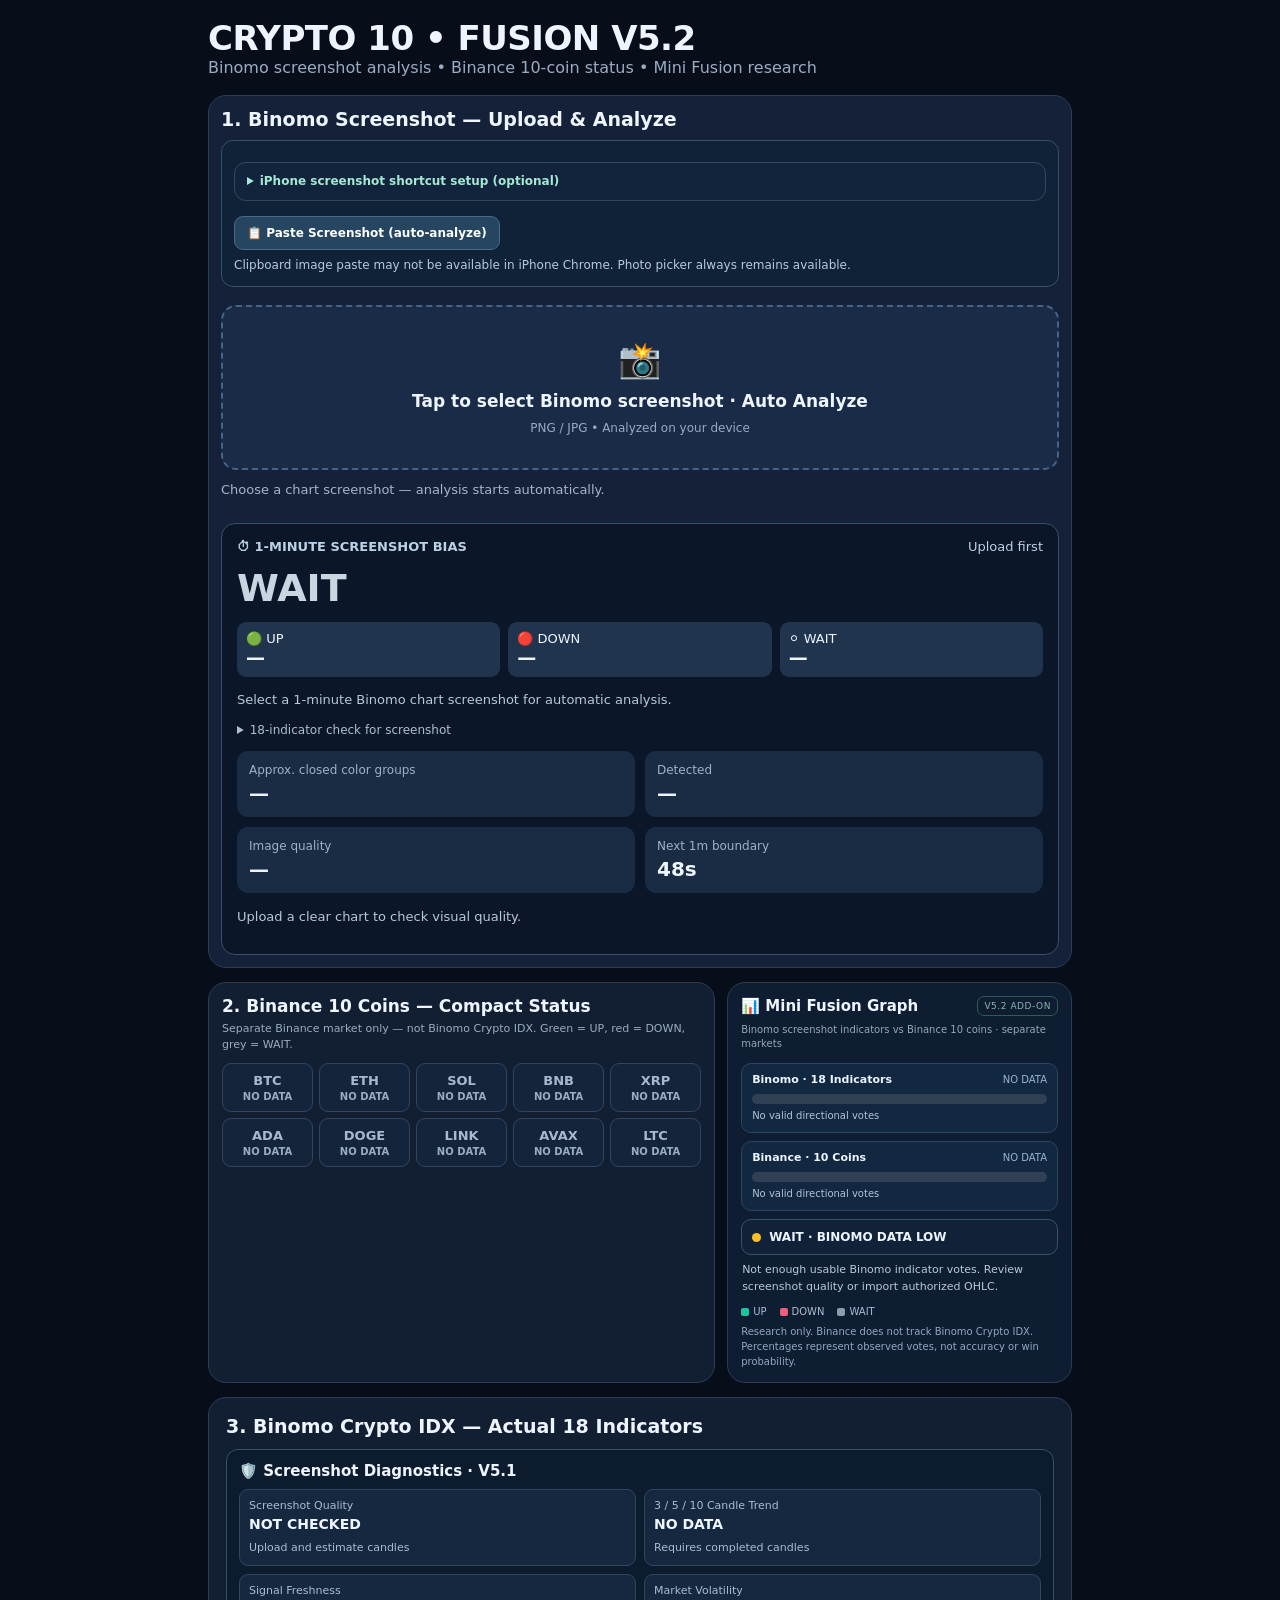
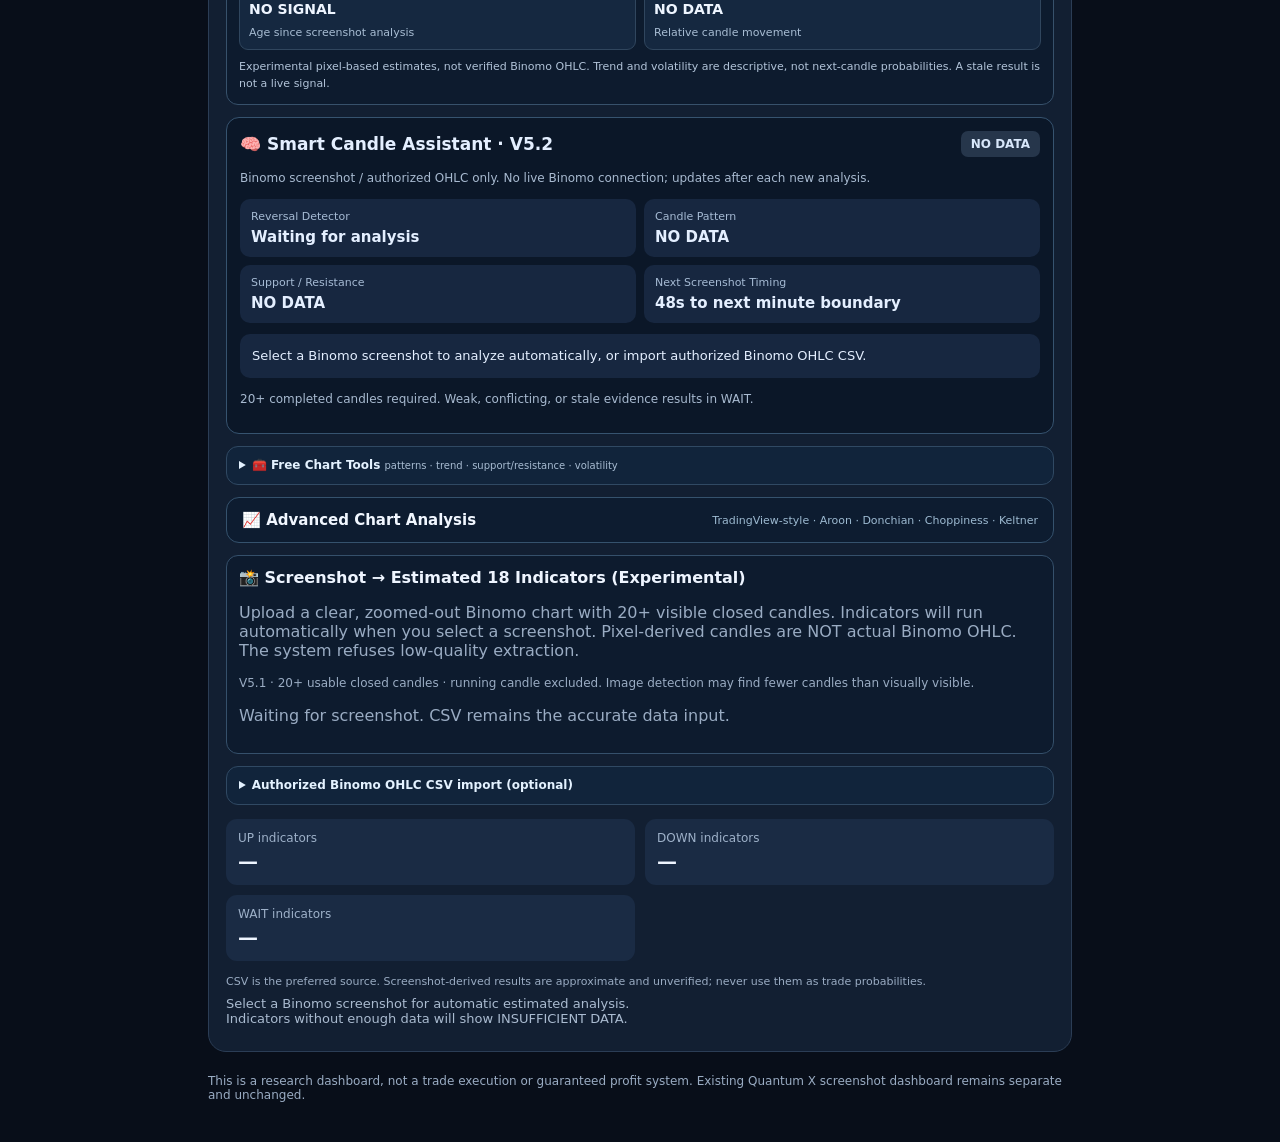
==== commit a8619e9d: "Add files via upload" ====
--- a/index.html
+++ b/index.html
@@ -106,6 +106,17 @@
 .focused-disclaimer{color:#a2b6ca;font-size:11px;line-height:1.5}
 #miniFusionPanel{box-shadow:none!important;scroll-margin-top:14px}
 @media(max-width:600px){.mini-fusion-dock{display:grid;grid-template-columns:1fr;gap:10px}.mini-fusion-dock .card{padding:12px!important}.focused-tools-grid{grid-template-columns:repeat(2,minmax(0,1fr))}.focused-research>summary small{display:block;margin-top:3px}}
+</style><style id="advanced-chart-style">
+.advanced-chart-tools{margin:12px 0;border:1px solid #35526d;border-radius:13px;background:#0d1c30;overflow:hidden;color:#dae9f7}
+.advanced-chart-tools>summary{cursor:pointer;padding:13px 15px;display:flex;flex-wrap:wrap;gap:5px 13px;align-items:center;justify-content:space-between;list-style:revert}
+.advanced-chart-tools>summary span{font-size:15px;font-weight:800;color:#f1f7ff}
+.advanced-chart-tools>summary small{font-size:11px;color:#9dbad1}
+.adv-body{padding:0 12px 13px}.adv-desc,.adv-foot{font-size:11px;line-height:1.55;color:#a5b8cb;margin:8px 2px 11px}.adv-meta{font-size:11px;color:#d5e5f3;background:#172f47;border:1px solid #304a64;border-radius:9px;padding:9px 10px;margin-bottom:9px}
+.adv-metrics{display:grid;grid-template-columns:repeat(4,minmax(0,1fr));gap:7px}.adv-metrics>div{padding:10px 9px;min-width:0;border-radius:10px;background:#192b43;border:1px solid #304761}.adv-metrics small{font-size:11px;color:#b4c6d9;display:block}.adv-metrics b{font-size:13px;display:block;margin:6px 0;color:#e9f5ff;word-break:break-word}.adv-metrics span{font-size:10px;color:#94aabe;display:block;line-height:1.3}
+.adv-chart-head{display:flex;align-items:center;justify-content:space-between;flex-wrap:wrap;gap:7px;margin:15px 0 7px;font-size:13px}.adv-controls{display:flex;gap:9px;flex-wrap:wrap;color:#a9d4e2;font-size:11px}.adv-controls label{white-space:nowrap;display:flex;align-items:center;gap:3px}.adv-controls input{accent-color:#10b981}
+.adv-chart-wrap{width:100%;background:#0a1525;border:1px solid #263c54;border-radius:10px;overflow:hidden;touch-action:pan-y}.adv-chart-wrap canvas{display:block;width:100%;height:auto;max-height:350px;min-height:130px}.adv-chart-actions{display:flex;align-items:center;gap:7px;flex-wrap:wrap;margin-top:8px}.adv-chart-actions button{cursor:pointer;border:1px solid #375570;border-radius:8px;padding:8px 10px;font-size:12px;font-weight:700;color:#dce9f6;background:#182b44}.adv-chart-actions span{color:#a4b6ca;font-size:11px;margin-left:auto}.adv-foot{margin-top:9px}
+@media(max-width:800px){.adv-metrics{grid-template-columns:repeat(2,minmax(0,1fr))}}
+@media(max-width:390px){.adv-metrics b{font-size:12px}.advanced-chart-tools>summary span{font-size:14px}}
 </style></head><body><main class="wrap"><div class="head"><div><h1>CRYPTO 10 • FUSION V5.2 </h1><div class="muted">Binomo screenshot analysis • Binance 10-coin status • Mini Fusion research</div></div><div class="pills" hidden="" style="display:none!important"><span class="badge" id="status">Not connected</span><button class="primary" id="refresh" type="button">↻ Update Graph</button></div></div><div class="v4-switch" hidden="" style="display:none!important"><label><input checked="" id="simpleMode" type="checkbox"/> Simple Mobile Mode</label><span>Show upload, summary, comparison and compact graphs first</span></div><div class="pills" hidden="" style="display:none!important"><label>Market timeframe <select id="tf"><option value="1m">1 minute</option><option value="3m">3 minutes</option><option value="5m">5 minutes</option></select></label><label>Refresh <select id="interval"><option value="30000">30 seconds</option><option value="60000">60 seconds</option><option value="0">Manual</option></select></label></div><div class="grid"><section class="card full" id="screenshotSection"><h2>1. Binomo Screenshot — Upload &amp; Analyze</h2><div class="shortcut-help"><details class="focused-optional" id="shortcutSetup"><summary>iPhone screenshot shortcut setup (optional)</summary><p>In Binomo, take a screenshot → tap Share → choose <b>Binomo to Dashboard</b>. Shortcut saves the image to Photos and opens this dashboard. Then tap the screenshot upload area, select the newest photo, and Analyze. iOS cannot silently send Binomo app screenshots to this website.</p><ol><li>Open Apple Shortcuts → + → New Shortcut. Name it <b>Binomo to Dashboard</b>.</li><li>Tap shortcut settings → Show in Share Sheet → accept Images.</li><li>Add action <b>Save to Photo Album</b>; input: Shortcut Input.</li><li>Add action <b>URL</b>; enter your published GitHub Pages dashboard address.</li><li>Add action <b>Open URLs</b>; input: URL.</li><li>In Binomo, take screenshot → Photos → Share → Binomo to Dashboard. In Chrome, tap screenshot selector and choose latest photo.</li></ol></details><button class="shortcut-paste" id="pasteShot" type="button">📋 Paste Screenshot (auto-analyze)</button><small id="pasteShotStatus">Clipboard image paste may not be available in iPhone Chrome. Photo picker always remains available.</small></div><div class="shot-upload"><label class="shot-drop" for="shotFile"><span class="shot-camera">📸</span><strong>Tap to select Binomo screenshot · Auto Analyze</strong><small>PNG / JPG • Analyzed on your device</small></label><input accept="image/png,image/jpeg,image/webp" id="shotFile" style="display:none" type="file"/><button class="shot-button" hidden="" id="shotAnalyze" style="display:none!important" type="button">Analyze Screenshot</button><div class="shot-message" id="shotMessage">Choose a chart screenshot — analysis starts automatically.</div><img alt="Selected chart screenshot" id="shotPreview" style="display:none;width:100%;max-height:230px;object-fit:contain;border-radius:12px;margin-top:12px"/><div class="shot-result" id="shotResult" style="display:none"><strong id="shotDirection">WAIT</strong><p id="shotStats"></p></div></div><div class="one-minute-card"><div class="one-minute-top"><b>⏱ 1-MINUTE SCREENSHOT BIAS</b><span id="minuteFresh">Upload first</span></div><div class="minute-direction" id="minuteDirection">WAIT</div><div class="minute-bars"><span>🟢 UP <b id="minuteUp">—</b></span><span>🔴 DOWN <b id="minuteDown">—</b></span><span>⚪ WAIT <b id="minuteWait">—</b></span></div><p id="minuteNote">Select a 1-minute Binomo chart screenshot for automatic analysis.</p><details><summary>18-indicator check for screenshot</summary><p>ADX, Momentum, CCI, Awesome Oscillator, RSI, Fractals, PSAR, Moving Average, MACD, Bollinger Bands, Fractal Chaos Bands, Alligator, ATR, Stochastic, EMA, Supertrend, Stochastic RSI and Williams %R require candle OHLC data and cannot be calculated reliably from this screenshot. The 18-indicator panel requires verified Binomo OHLC CSV input.</p></details><div class="v4-quick"><div><small>Approx. closed color groups</small><strong id="closedCandles">—</strong></div><div><small>Detected</small><strong id="detectedCount">—</strong></div><div><small>Image quality</small><strong id="qualityState">—</strong></div><div><small>Next 1m boundary</small><strong id="countdown">—</strong></div></div><p class="muted" id="qualityWarning">Upload a clear chart to check visual quality.</p></div></section><div class="mini-fusion-dock"><section class="card full graph-card" id="tenGraphPanel"><h2>2. Binance 10 Coins — Compact Status</h2>
 <p class="muted">Separate Binance market only — not Binomo Crypto IDX. Green = UP, red = DOWN, grey = WAIT.</p><div class="coin-status-board" id="coinStatusBoard">Loading Binance coin status…</div><canvas hidden="" id="tenGraph" style="display:none!important"></canvas><div hidden="" id="tenLegend" style="display:none!important"></div><div hidden="" id="tenGraphInfo" style="display:none!important"></div><button hidden="" id="viewCandles" style="display:none!important"></button><button hidden="" id="viewLines" style="display:none!important"></button><span hidden="" id="chartViewLabel" style="display:none!important"></span></section><aside aria-label="Mini Fusion Research Comparison" class="card mini-fusion-card" id="miniFusionPanel">
 <div class="mini-fusion-head"><h2>📊 Mini Fusion Graph</h2><span class="mini-tag">V5.2 ADD-ON</span></div>
@@ -144,6 +155,22 @@
 <div><small>Volatility</small><b id="focusVol">NO DATA</b></div>
 </div>
 <p class="focused-disclaimer">Uses the existing Binomo screenshot / authorized OHLC analysis. Pattern estimates are not TradingView, MetaTrader, broker-terminal or TrendSpider integrations. No external Binomo feed and no assured next-candle prediction.</p>
+</details><details class="advanced-chart-tools" id="advancedChartAnalysis">
+<summary><span>📈 Advanced Chart Analysis</span><small>TradingView-style · Aroon · Donchian · Choppiness · Keltner</small></summary>
+<div class="adv-body">
+<p class="adv-desc">Uses only the same completed Binomo screenshot-derived candles or authorized OHLC CSV as the existing 18 indicators. No TradingView/MT4 live connection.</p>
+<div class="adv-meta" id="advSource" aria-live="polite">Upload a Binomo screenshot to see chart analysis.</div>
+<div class="adv-metrics" aria-live="polite">
+<div><small>Aroon (25)</small><b id="advAroon">NO DATA</b><span id="advAroonInfo">Needs 26 closed candles</span></div>
+<div><small>Donchian (20)</small><b id="advDonchian">NO DATA</b><span id="advDonchianInfo">Needs 21 closed candles</span></div>
+<div><small>Choppiness (14)</small><b id="advChop">NO DATA</b><span id="advChopInfo">Needs 15 closed candles</span></div>
+<div><small>Keltner (20,10)</small><b id="advKeltner">NO DATA</b><span id="advKeltnerInfo">Needs 30 closed candles</span></div>
+</div>
+<div class="adv-chart-head"><strong>Completed Candle Chart</strong><div class="adv-controls"><label><input type="checkbox" id="advDonchianToggle" checked> Donchian</label><label><input type="checkbox" id="advKeltnerToggle" checked> Keltner</label></div></div>
+<div class="adv-chart-wrap"><canvas id="advCandleCanvas" width="1000" height="390" aria-label="Candlestick chart from completed, estimated Binomo screenshot candles or authorized OHLC CSV"></canvas></div>
+<div class="adv-chart-actions"><button type="button" id="advZoomIn" aria-label="Show fewer candles">＋ Zoom</button><button type="button" id="advZoomOut" aria-label="Show more candles">－ Zoom</button><button type="button" id="advReset" aria-label="Show most recent candles">Latest</button><span id="advRange">No candle data</span></div>
+<p class="adv-foot">Screenshot candles and prices are estimates from pixels, not actual Binomo OHLC. These four indicators are new, separate research calculations; signals are not a next-candle forecast. Binance remains a separate market.</p>
+</div>
 </details><div class="ohlc-import"><strong>📸 Screenshot → Estimated 18 Indicators (Experimental)</strong><p class="muted">Upload a clear, zoomed-out Binomo chart with 20+ visible closed candles. Indicators will run automatically when you select a screenshot. Pixel-derived candles are NOT actual Binomo OHLC. The system refuses low-quality extraction.</p><button class="shot-button" hidden="" id="estimateBinomo" style="display:none!important" type="button">Estimate Indicators from Screenshot</button><p class="muted" style="font-size:12px">V5.1 · 20+ usable closed candles · running candle excluded. Image detection may find fewer candles than visually visible.</p><p class="muted" id="estimateStatus" role="status">Waiting for screenshot. CSV remains the accurate data input.</p></div><details class="focused-optional" id="csvImportDetails"><summary>Authorized Binomo OHLC CSV import (optional)</summary><div class="ohlc-import"><label class="csv-label" for="binomoCsv">📄 Select Binomo OHLC CSV</label><input accept=".csv,text/csv" id="binomoCsv" type="file"/><button class="shot-button" id="calculateBinomo" type="button">Calculate 18 Binomo Indicators</button><p class="muted" id="binomoCsvStatus" role="status">No Binomo OHLC data loaded. CSV columns: time,open,high,low,close. Minimum 20 completed candles; 50–120+ improves indicator coverage. Data must be exported from an authorized source.</p></div></details><div class="v4-quick" id="indicatorStrength"><div><small>UP indicators</small><strong id="indUp">—</strong></div><div><small>DOWN indicators</small><strong id="indDown">—</strong></div><div><small>WAIT indicators</small><strong id="indWait">—</strong></div></div><p class="muted">CSV is the preferred source. Screenshot-derived results are approximate and unverified; never use them as trade probabilities.</p><div class="muted" id="agreement">Select a Binomo screenshot for automatic estimated analysis. Indicators without enough data will show INSUFFICIENT DATA.</div></section><section class="card full" hidden="" style="display:none!important"><h2>3. Overall Binance Trend</h2><div class="stat yellow" id="bias">NO DATA</div><div class="muted" id="explain">Press Update Graph to load Binance data.</div><div class="metrics" style="margin-top:14px"><div class="metric"><small>Bullish coins</small><strong class="green" id="up">—</strong></div><div class="metric"><small>Bearish coins</small><strong class="red" id="down">—</strong></div><div class="metric"><small>Neutral coins</small><strong id="neutral">—</strong></div></div><p class="muted">Direction is a technical bias, not a prediction of the next Binomo candle.</p></section><details aria-hidden="true" class="details-card v4-advanced" hidden="" style="display:none!important"><summary>Market Strength (advanced)</summary><section class="advanced card"><h2>Market Strength (advanced)</h2><div class="stat" id="strength">—</div><div class="muted">Weighted trend/momentum score: −100 to +100</div><canvas height="170" id="gauge" width="700"></canvas><div class="muted" id="fresh">Last updated: —</div></section></details><details aria-hidden="true" class="details-card v4-advanced" hidden="" style="display:none!important"><summary>Average 10-Coin Momentum</summary><section class="card full"><h2>04 / Average 10-Coin Momentum</h2><canvas height="170" id="graph" width="1000"></canvas><div class="muted">Average normalized returns across available coins, computed from completed candles only.</div></section></details><details aria-hidden="true" class="details-card v4-advanced" hidden="" style="display:none!important"><summary>Coin Details</summary><section class="card full"><h2>05 / Coin Details</h2><div style="overflow-x:auto"><table><thead><tr><th>Asset</th><th>Close</th><th>RSI(14)</th><th>EMA 9/21</th><th>MACD</th><th>Bias</th></tr></thead><tbody id="coins"><tr><td colspan="6">Press Refresh live data.</td></tr></tbody></table></div></section></details><details aria-hidden="true" class="details-card v4-advanced" hidden="" style="display:none!important"><summary>Strategy research</summary><section class="advanced card"><h2>07 / Strategy research</h2><div class="note">PDF strategy rules are <b>not imported</b> in this build. PSAR + Bollinger, Awesome Oscillator + RSI, Heikin Ashi, and Color Ribbons are reserved as future modules pending the actual PDF rules. No fabricated PDF-derived signals.</div></section></details><details aria-hidden="true" class="details-card v4-advanced" hidden="" style="display:none!important"><summary>Data &amp; risk diagnostics</summary><section class="full advanced card"><h2>08 / Data &amp; risk diagnostics</h2><div id="log">No requests yet.</div><p class="muted">Uses public Binance REST klines in your browser. Availability depends on your network, Binance regional restrictions, and browser CORS. No credentials, no automatic orders. The displayed combined signal reflects Binance spot coins, <b>not Binomo Crypto IDX</b>. No demonstrated 80% win rate or validated 3–4 minute expiry edge.</p></section></details></div><div class="foot">This is a research dashboard, not a trade execution or guaranteed profit system. Existing Quantum X screenshot dashboard remains separate and unchanged.</div></main><script>(()=>{'use strict';
 const $=id=>document.getElementById(id);let url=null,lastAnalysis=0,selected=null;
 const file=$('shotFile'), preview=$('shotPreview'), message=$('shotMessage'), result=$('shotResult');
@@ -167,7 +194,7 @@
 $('shotAnalyze').addEventListener('click',()=>{if(!selected){message.textContent='Select a screenshot first.';return;}const img=new Image();img.onload=()=>{try{const d=detect(img),weak=d.total<6;const count=weak?[0,0,1]:[d.up,d.down,Math.max(0,10-d.total)];const note=`${d.total} approximate color groups after excluding rightmost group. Not verified OHLC candles.`;const r=render('ss',count,note);let word=weak?'WAIT':Math.abs(d.up-d.down)<3?'WAIT':d.up>d.down?'UP':'DOWN';if(word!==r.word){put('ssWord',word);$('ssWord').style.color=colors[word];}put('shotDirection',word);put('shotStats',note);result.style.display='block';put('minuteDirection',word);$('minuteDirection').style.color=colors[word];put('minuteUp',weak?'—':Math.round(d.up/d.total*100)+'%');put('minuteDown',weak?'—':Math.round(d.down/d.total*100)+'%');put('minuteWait',weak?'100%':'0%');put('minuteNote','1-minute visual bias only. The timer tracks screenshot age, not trade expiry.');put('detectedCount',String(d.total));put('closedCandles',String(d.total));put('qualityState',weak?'LOW / WAIT':'EXPERIMENTAL');setWarn(weak?'WAIT: Too few color groups for a useful visual reading. Try a clear, tightly cropped chart.':'Visual groups may include overlays/indicators; colors alone cannot validate candle patterns or 18 indicators.');message.textContent='Visual analysis finished. 18 indicators: NO DATA (Binomo OHLC not available).';lastAnalysis=Date.now();tick();updateComparison();}catch(e){message.textContent='Could not analyze image: '+e.message;}};img.onerror=()=>message.textContent='Could not load image. Use JPG or PNG.';img.src=url;});
 function tick(){const elapsed=lastAnalysis?Math.floor((Date.now()-lastAnalysis)/1000):0;const left=60-elapsed;put('minuteFresh',!lastAnalysis?'Upload first':left>0?`Age ${elapsed}s · fresh ${left}s`:'STALE · upload again');put('countdown',String(60-(Math.floor(Date.now()/1000)%60)).padStart(2,'0')+'s');if(lastAnalysis&&left<=0){put('minuteDirection','WAIT');$('minuteDirection').style.color=colors.WAIT;put('ssWord','WAIT');$('ssWord').style.color=colors.WAIT;setWarn('WAIT: Screenshot older than 60 seconds. Upload a new chart.');}updateComparison();}
 function updateComparison(){const b=$('bnWord')?.textContent.trim(),s=$('ssWord')?.textContent.trim();let text='WAIT — need screenshot and live Binance data';if(lastAnalysis&&Date.now()-lastAnalysis<60000&&['UP','DOWN'].includes(s)&&['UP','DOWN'].includes(b))text=s===b?'SAME DIRECTION — different markets':'CONFLICT — different markets';else if(lastAnalysis&&Date.now()-lastAnalysis<60000&&['UP','DOWN','WAIT'].includes(s)&&['UP','DOWN','WAIT','MIXED'].includes(b))text='WAIT — no clear agreement';put('comparisonWord',text);}
-setInterval(tick,1000);tick();})();</script><script src="fusion-indicators.js?v=5.2-focused-20261111"></script><script>(()=>{const $=id=>document.getElementById(id);const box=$('simpleMode');function mode(){document.body.classList.toggle('v4-simple',box.checked);(()=>{try{localStorage.setItem('fusion-simple-mode',box.checked?'1':'0')}catch(e){}})()}try{box.checked=localStorage.getItem('fusion-simple-mode')!=='0'}catch(e){}box.addEventListener('change',mode);mode();const root=$('agreement');let pending=false;function update(){if(pending)return;pending=true;requestAnimationFrame(()=>{pending=false;const sections=[...root.querySelectorAll('.indicator-chart-group')];let up=0,down=0,wait=0;for(const sec of sections){const tag=sec.querySelector('.indicator-chart-heading span')?.textContent?.trim();if(tag==='UP')up++;else if(tag==='DOWN')down++;else if(tag==='WAIT')wait++;}for(const [id,n] of [['indUp',up],['indDown',down],['indWait',wait]])$(id).textContent=sections.length?n+'/18':'—';});}new MutationObserver(update).observe(root,{childList:true,subtree:true});update();})();</script><script id="v52-mini-fusion-script">
+setInterval(tick,1000);tick();})();</script><script src="fusion-indicators.js?v=52-advanced-chart-20261112"></script><script>(()=>{const $=id=>document.getElementById(id);const box=$('simpleMode');function mode(){document.body.classList.toggle('v4-simple',box.checked);(()=>{try{localStorage.setItem('fusion-simple-mode',box.checked?'1':'0')}catch(e){}})()}try{box.checked=localStorage.getItem('fusion-simple-mode')!=='0'}catch(e){}box.addEventListener('change',mode);mode();const root=$('agreement');let pending=false;function update(){if(pending)return;pending=true;requestAnimationFrame(()=>{pending=false;const sections=[...root.querySelectorAll('.indicator-chart-group')];let up=0,down=0,wait=0;for(const sec of sections){const tag=sec.querySelector('.indicator-chart-heading span')?.textContent?.trim();if(tag==='UP')up++;else if(tag==='DOWN')down++;else if(tag==='WAIT')wait++;}for(const [id,n] of [['indUp',up],['indDown',down],['indWait',wait]])$(id).textContent=sections.length?n+'/18':'—';});}new MutationObserver(update).observe(root,{childList:true,subtree:true});update();})();</script><script id="v52-mini-fusion-script">
 (()=>{'use strict';
  const get=id=>document.getElementById(id);
  const parseStats=(kind)=>{
@@ -222,4 +249,4 @@
  const update=()=>{for(const [src,out] of maps){const s=document.getElementById(src),t=document.getElementById(out);if(s&&t){const val=(s.textContent||'').trim();if(t.textContent!==(val||'NO DATA'))t.textContent=val||'NO DATA';}}};
  for(const [src] of maps){const node=document.getElementById(src);if(node)new MutationObserver(update).observe(node,{childList:true,subtree:true,characterData:true});}
  update();
-})();</script></body></html>
+})();</script><script src="advanced-chart-tools.js?v=52-advanced-chart-20261112"></script></body></html>
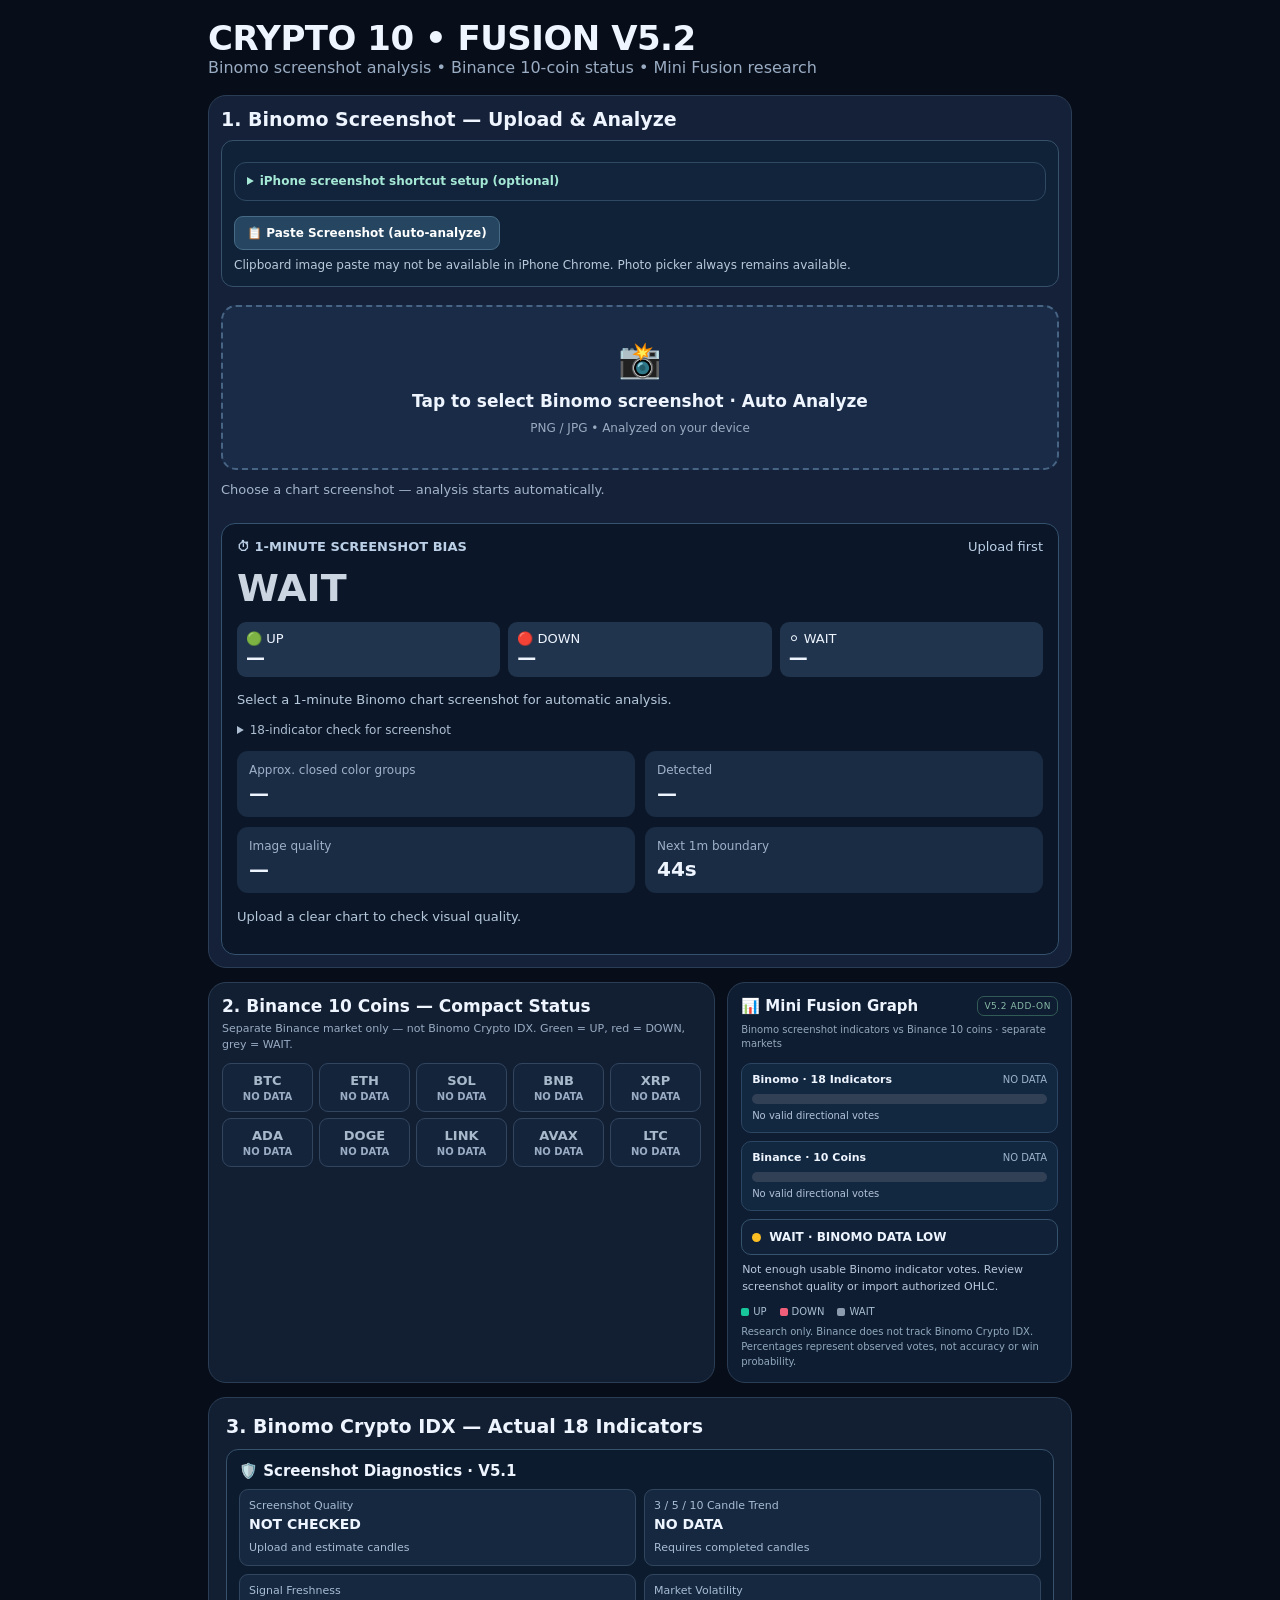
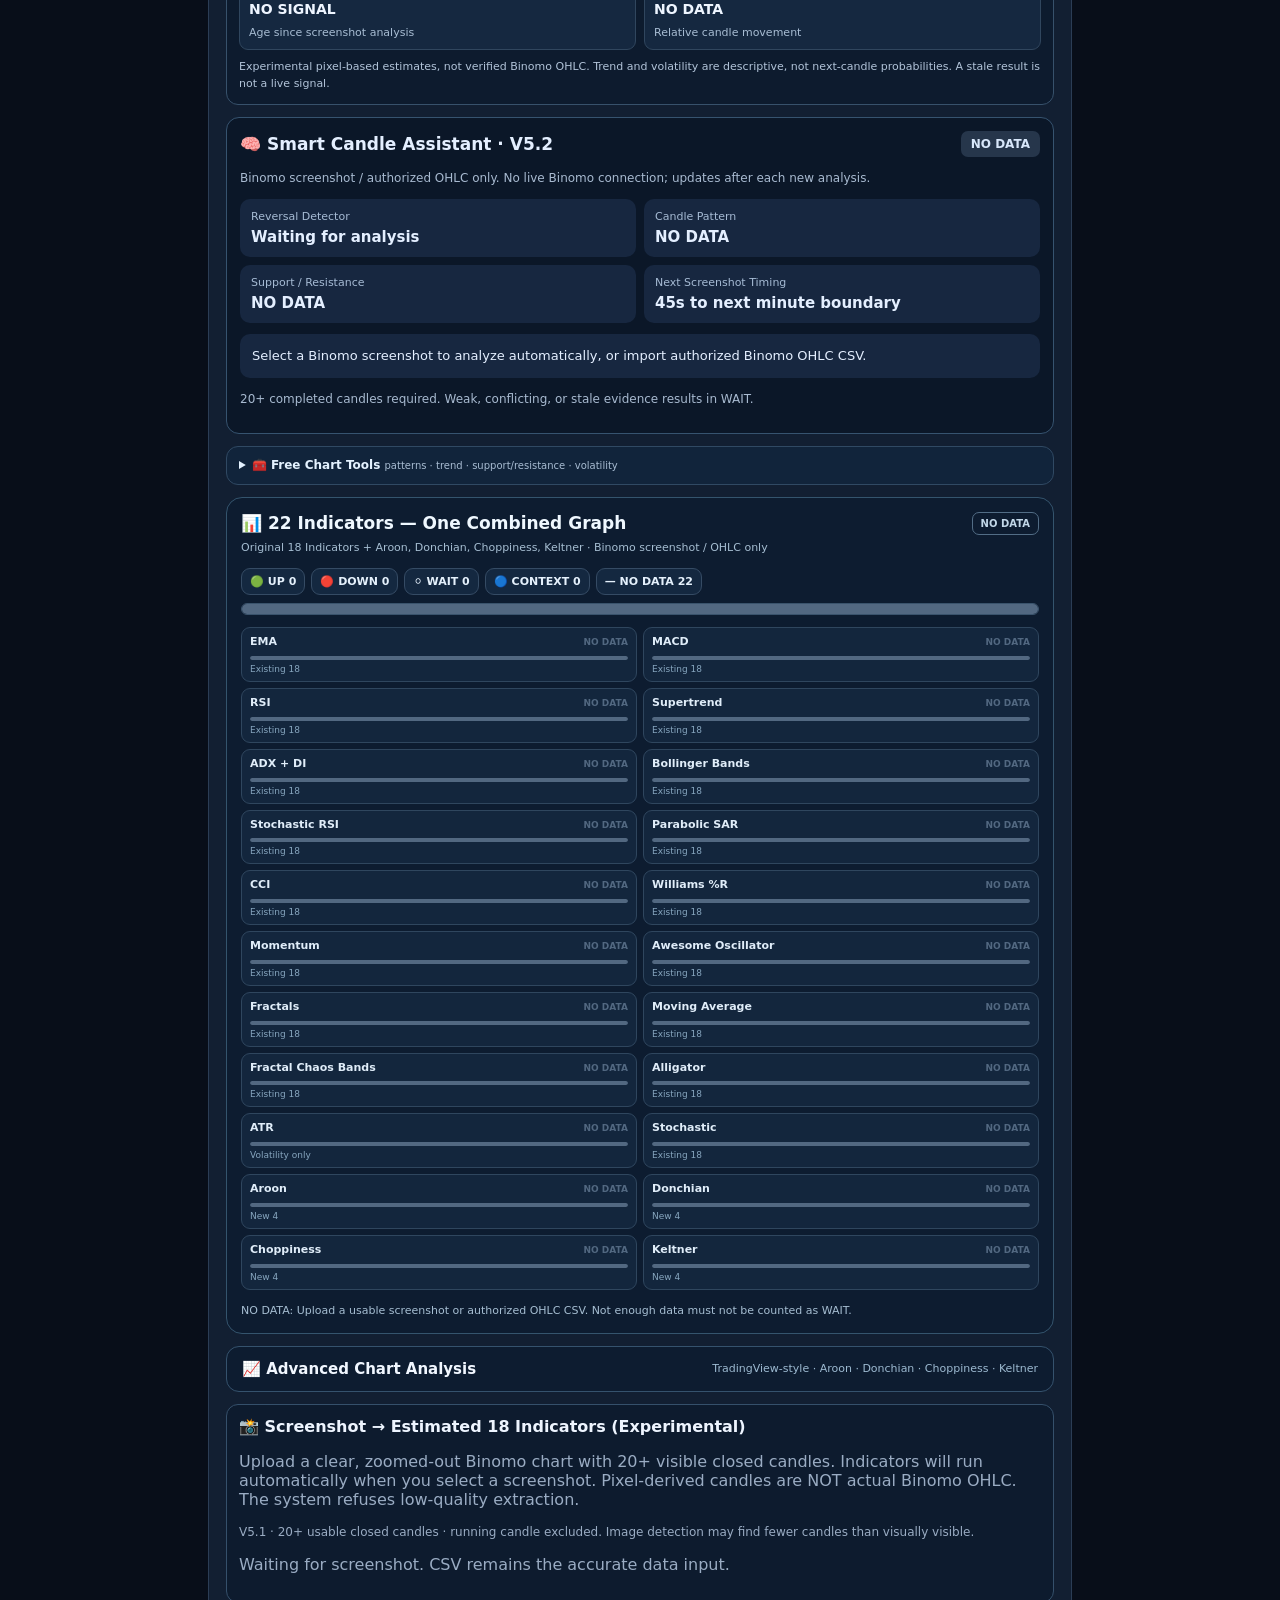
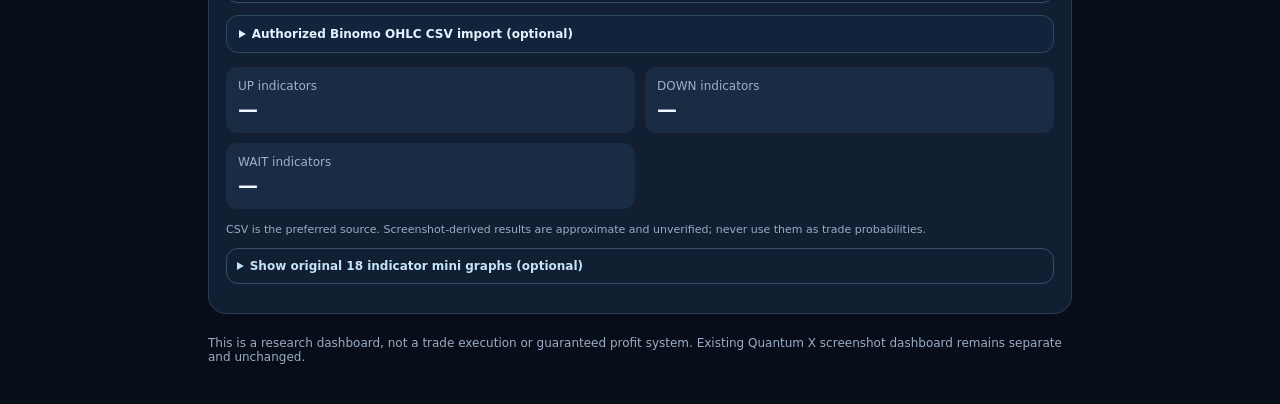
==== commit bbd6ebf0: "Add files via upload" ====
--- a/index.html
+++ b/index.html
@@ -117,6 +117,29 @@
 .adv-chart-wrap{width:100%;background:#0a1525;border:1px solid #263c54;border-radius:10px;overflow:hidden;touch-action:pan-y}.adv-chart-wrap canvas{display:block;width:100%;height:auto;max-height:350px;min-height:130px}.adv-chart-actions{display:flex;align-items:center;gap:7px;flex-wrap:wrap;margin-top:8px}.adv-chart-actions button{cursor:pointer;border:1px solid #375570;border-radius:8px;padding:8px 10px;font-size:12px;font-weight:700;color:#dce9f6;background:#182b44}.adv-chart-actions span{color:#a4b6ca;font-size:11px;margin-left:auto}.adv-foot{margin-top:9px}
 @media(max-width:800px){.adv-metrics{grid-template-columns:repeat(2,minmax(0,1fr))}}
 @media(max-width:390px){.adv-metrics b{font-size:12px}.advanced-chart-tools>summary span{font-size:14px}}
+</style>
+<style id="combined22-v52-style">
+#combined22Panel{background:#0d1c30;border:1px solid #34546d;border-radius:16px;padding:14px;margin:12px 0;color:#e5f1fc;min-width:0}
+.combined22-header{display:flex;align-items:flex-start;justify-content:space-between;gap:12px;flex-wrap:wrap}
+.combined22-header h3{font-size:17px;line-height:1.3;margin:0 0 5px;color:#eff8ff}
+.combined22-header p,.combined22-note{font-size:11px;line-height:1.55;color:#a6bed2;margin:5px 0 0}
+.combined22-chip{border:1px solid #526d86;color:#c2d7e8;border-radius:7px;padding:5px 8px;font-size:10px;font-weight:800;white-space:nowrap}
+.combined22-counts{display:flex;gap:6px;flex-wrap:wrap;margin:12px 0 8px}.combined22-counts span{font-size:11px;font-weight:750;border:1px solid #354b64;padding:6px 8px;background:#142840;border-radius:9px}
+.combined22-meter{height:12px;border-radius:9px;overflow:hidden;display:flex;background:#293a52;border:1px solid #3a536c}.combined22-meter>span{height:100%;min-width:0}
+.combined22-grid{display:grid;grid-template-columns:repeat(2,minmax(0,1fr));gap:6px;margin-top:12px}
+.combined22-item{border:1px solid #2f465e;background:#13263d;border-radius:9px;padding:7px 8px;min-width:0}
+.combined22-top{display:flex;align-items:baseline;justify-content:space-between;gap:6px;min-width:0}
+.combined22-name{color:#e0edf9;font-size:11px;font-weight:700;line-height:1.25;overflow-wrap:anywhere}
+.combined22-state{font-size:9px;font-weight:900;white-space:nowrap}
+.combined22-strip{height:4px;background:#26384d;border-radius:5px;margin-top:7px;overflow:hidden}
+.combined22-strip b{display:block;height:100%;border-radius:5px;width:100%}
+.combined22-tag{font-size:9px;color:#87a6bf;margin-top:4px}
+.combined22-loading{color:#a8bdd2;font-size:12px;grid-column:1/-1}
+.combined22-note{margin-top:12px}
+.combined22-originals{margin:12px 0;border:1px solid #36506a;border-radius:12px;background:#111f33;padding:10px}
+.combined22-originals>summary{cursor:pointer;color:#c5e4f7;font-size:12px;font-weight:700}
+.combined22-originals #agreement{margin-top:10px}
+@media (max-width:360px){.combined22-grid{grid-template-columns:1fr}}
 </style></head><body><main class="wrap"><div class="head"><div><h1>CRYPTO 10 • FUSION V5.2 </h1><div class="muted">Binomo screenshot analysis • Binance 10-coin status • Mini Fusion research</div></div><div class="pills" hidden="" style="display:none!important"><span class="badge" id="status">Not connected</span><button class="primary" id="refresh" type="button">↻ Update Graph</button></div></div><div class="v4-switch" hidden="" style="display:none!important"><label><input checked="" id="simpleMode" type="checkbox"/> Simple Mobile Mode</label><span>Show upload, summary, comparison and compact graphs first</span></div><div class="pills" hidden="" style="display:none!important"><label>Market timeframe <select id="tf"><option value="1m">1 minute</option><option value="3m">3 minutes</option><option value="5m">5 minutes</option></select></label><label>Refresh <select id="interval"><option value="30000">30 seconds</option><option value="60000">60 seconds</option><option value="0">Manual</option></select></label></div><div class="grid"><section class="card full" id="screenshotSection"><h2>1. Binomo Screenshot — Upload &amp; Analyze</h2><div class="shortcut-help"><details class="focused-optional" id="shortcutSetup"><summary>iPhone screenshot shortcut setup (optional)</summary><p>In Binomo, take a screenshot → tap Share → choose <b>Binomo to Dashboard</b>. Shortcut saves the image to Photos and opens this dashboard. Then tap the screenshot upload area, select the newest photo, and Analyze. iOS cannot silently send Binomo app screenshots to this website.</p><ol><li>Open Apple Shortcuts → + → New Shortcut. Name it <b>Binomo to Dashboard</b>.</li><li>Tap shortcut settings → Show in Share Sheet → accept Images.</li><li>Add action <b>Save to Photo Album</b>; input: Shortcut Input.</li><li>Add action <b>URL</b>; enter your published GitHub Pages dashboard address.</li><li>Add action <b>Open URLs</b>; input: URL.</li><li>In Binomo, take screenshot → Photos → Share → Binomo to Dashboard. In Chrome, tap screenshot selector and choose latest photo.</li></ol></details><button class="shortcut-paste" id="pasteShot" type="button">📋 Paste Screenshot (auto-analyze)</button><small id="pasteShotStatus">Clipboard image paste may not be available in iPhone Chrome. Photo picker always remains available.</small></div><div class="shot-upload"><label class="shot-drop" for="shotFile"><span class="shot-camera">📸</span><strong>Tap to select Binomo screenshot · Auto Analyze</strong><small>PNG / JPG • Analyzed on your device</small></label><input accept="image/png,image/jpeg,image/webp" id="shotFile" style="display:none" type="file"/><button class="shot-button" hidden="" id="shotAnalyze" style="display:none!important" type="button">Analyze Screenshot</button><div class="shot-message" id="shotMessage">Choose a chart screenshot — analysis starts automatically.</div><img alt="Selected chart screenshot" id="shotPreview" style="display:none;width:100%;max-height:230px;object-fit:contain;border-radius:12px;margin-top:12px"/><div class="shot-result" id="shotResult" style="display:none"><strong id="shotDirection">WAIT</strong><p id="shotStats"></p></div></div><div class="one-minute-card"><div class="one-minute-top"><b>⏱ 1-MINUTE SCREENSHOT BIAS</b><span id="minuteFresh">Upload first</span></div><div class="minute-direction" id="minuteDirection">WAIT</div><div class="minute-bars"><span>🟢 UP <b id="minuteUp">—</b></span><span>🔴 DOWN <b id="minuteDown">—</b></span><span>⚪ WAIT <b id="minuteWait">—</b></span></div><p id="minuteNote">Select a 1-minute Binomo chart screenshot for automatic analysis.</p><details><summary>18-indicator check for screenshot</summary><p>ADX, Momentum, CCI, Awesome Oscillator, RSI, Fractals, PSAR, Moving Average, MACD, Bollinger Bands, Fractal Chaos Bands, Alligator, ATR, Stochastic, EMA, Supertrend, Stochastic RSI and Williams %R require candle OHLC data and cannot be calculated reliably from this screenshot. The 18-indicator panel requires verified Binomo OHLC CSV input.</p></details><div class="v4-quick"><div><small>Approx. closed color groups</small><strong id="closedCandles">—</strong></div><div><small>Detected</small><strong id="detectedCount">—</strong></div><div><small>Image quality</small><strong id="qualityState">—</strong></div><div><small>Next 1m boundary</small><strong id="countdown">—</strong></div></div><p class="muted" id="qualityWarning">Upload a clear chart to check visual quality.</p></div></section><div class="mini-fusion-dock"><section class="card full graph-card" id="tenGraphPanel"><h2>2. Binance 10 Coins — Compact Status</h2>
 <p class="muted">Separate Binance market only — not Binomo Crypto IDX. Green = UP, red = DOWN, grey = WAIT.</p><div class="coin-status-board" id="coinStatusBoard">Loading Binance coin status…</div><canvas hidden="" id="tenGraph" style="display:none!important"></canvas><div hidden="" id="tenLegend" style="display:none!important"></div><div hidden="" id="tenGraphInfo" style="display:none!important"></div><button hidden="" id="viewCandles" style="display:none!important"></button><button hidden="" id="viewLines" style="display:none!important"></button><span hidden="" id="chartViewLabel" style="display:none!important"></span></section><aside aria-label="Mini Fusion Research Comparison" class="card mini-fusion-card" id="miniFusionPanel">
 <div class="mini-fusion-head"><h2>📊 Mini Fusion Graph</h2><span class="mini-tag">V5.2 ADD-ON</span></div>
@@ -155,7 +178,16 @@
 <div><small>Volatility</small><b id="focusVol">NO DATA</b></div>
 </div>
 <p class="focused-disclaimer">Uses the existing Binomo screenshot / authorized OHLC analysis. Pattern estimates are not TradingView, MetaTrader, broker-terminal or TrendSpider integrations. No external Binomo feed and no assured next-candle prediction.</p>
-</details><details class="advanced-chart-tools" id="advancedChartAnalysis">
+</details><section id="combined22Panel" class="combined22" aria-label="22 Indicator Combined Analysis Graph">
+  <div class="combined22-header">
+    <div><h3>📊 22 Indicators — One Combined Graph</h3><p>Original 18 Indicators + Aroon, Donchian, Choppiness, Keltner · Binomo screenshot / OHLC only</p></div>
+    <span class="combined22-chip" id="combined22DataChip">NO DATA</span>
+  </div>
+  <div class="combined22-counts" id="combined22Counts" aria-live="polite"><span>🟢 UP 0</span><span>🔴 DOWN 0</span><span>⚪ WAIT 0</span><span>🔵 CONTEXT 0</span><span>— NO DATA 22</span></div>
+  <div class="combined22-meter" id="combined22Meter" role="img" aria-label="22 indicators overview; awaiting screenshot"><span style="width:100%;background:#40516a"></span></div>
+  <div class="combined22-grid" id="combined22Grid" aria-live="polite"><p class="combined22-loading">Upload a Binomo screenshot. All 22 indicators will appear together in one graph.</p></div>
+  <p class="combined22-note" id="combined22Note">No screenshot analyzed yet. ATR and Choppiness describe volatility / trend regime, not UP or DOWN direction. Screenshot OHLC is estimated, not verified Binomo data.</p>
+</section><details class="advanced-chart-tools" id="advancedChartAnalysis">
 <summary><span>📈 Advanced Chart Analysis</span><small>TradingView-style · Aroon · Donchian · Choppiness · Keltner</small></summary>
 <div class="adv-body">
 <p class="adv-desc">Uses only the same completed Binomo screenshot-derived candles or authorized OHLC CSV as the existing 18 indicators. No TradingView/MT4 live connection.</p>
@@ -171,7 +203,7 @@
 <div class="adv-chart-actions"><button type="button" id="advZoomIn" aria-label="Show fewer candles">＋ Zoom</button><button type="button" id="advZoomOut" aria-label="Show more candles">－ Zoom</button><button type="button" id="advReset" aria-label="Show most recent candles">Latest</button><span id="advRange">No candle data</span></div>
 <p class="adv-foot">Screenshot candles and prices are estimates from pixels, not actual Binomo OHLC. These four indicators are new, separate research calculations; signals are not a next-candle forecast. Binance remains a separate market.</p>
 </div>
-</details><div class="ohlc-import"><strong>📸 Screenshot → Estimated 18 Indicators (Experimental)</strong><p class="muted">Upload a clear, zoomed-out Binomo chart with 20+ visible closed candles. Indicators will run automatically when you select a screenshot. Pixel-derived candles are NOT actual Binomo OHLC. The system refuses low-quality extraction.</p><button class="shot-button" hidden="" id="estimateBinomo" style="display:none!important" type="button">Estimate Indicators from Screenshot</button><p class="muted" style="font-size:12px">V5.1 · 20+ usable closed candles · running candle excluded. Image detection may find fewer candles than visually visible.</p><p class="muted" id="estimateStatus" role="status">Waiting for screenshot. CSV remains the accurate data input.</p></div><details class="focused-optional" id="csvImportDetails"><summary>Authorized Binomo OHLC CSV import (optional)</summary><div class="ohlc-import"><label class="csv-label" for="binomoCsv">📄 Select Binomo OHLC CSV</label><input accept=".csv,text/csv" id="binomoCsv" type="file"/><button class="shot-button" id="calculateBinomo" type="button">Calculate 18 Binomo Indicators</button><p class="muted" id="binomoCsvStatus" role="status">No Binomo OHLC data loaded. CSV columns: time,open,high,low,close. Minimum 20 completed candles; 50–120+ improves indicator coverage. Data must be exported from an authorized source.</p></div></details><div class="v4-quick" id="indicatorStrength"><div><small>UP indicators</small><strong id="indUp">—</strong></div><div><small>DOWN indicators</small><strong id="indDown">—</strong></div><div><small>WAIT indicators</small><strong id="indWait">—</strong></div></div><p class="muted">CSV is the preferred source. Screenshot-derived results are approximate and unverified; never use them as trade probabilities.</p><div class="muted" id="agreement">Select a Binomo screenshot for automatic estimated analysis. Indicators without enough data will show INSUFFICIENT DATA.</div></section><section class="card full" hidden="" style="display:none!important"><h2>3. Overall Binance Trend</h2><div class="stat yellow" id="bias">NO DATA</div><div class="muted" id="explain">Press Update Graph to load Binance data.</div><div class="metrics" style="margin-top:14px"><div class="metric"><small>Bullish coins</small><strong class="green" id="up">—</strong></div><div class="metric"><small>Bearish coins</small><strong class="red" id="down">—</strong></div><div class="metric"><small>Neutral coins</small><strong id="neutral">—</strong></div></div><p class="muted">Direction is a technical bias, not a prediction of the next Binomo candle.</p></section><details aria-hidden="true" class="details-card v4-advanced" hidden="" style="display:none!important"><summary>Market Strength (advanced)</summary><section class="advanced card"><h2>Market Strength (advanced)</h2><div class="stat" id="strength">—</div><div class="muted">Weighted trend/momentum score: −100 to +100</div><canvas height="170" id="gauge" width="700"></canvas><div class="muted" id="fresh">Last updated: —</div></section></details><details aria-hidden="true" class="details-card v4-advanced" hidden="" style="display:none!important"><summary>Average 10-Coin Momentum</summary><section class="card full"><h2>04 / Average 10-Coin Momentum</h2><canvas height="170" id="graph" width="1000"></canvas><div class="muted">Average normalized returns across available coins, computed from completed candles only.</div></section></details><details aria-hidden="true" class="details-card v4-advanced" hidden="" style="display:none!important"><summary>Coin Details</summary><section class="card full"><h2>05 / Coin Details</h2><div style="overflow-x:auto"><table><thead><tr><th>Asset</th><th>Close</th><th>RSI(14)</th><th>EMA 9/21</th><th>MACD</th><th>Bias</th></tr></thead><tbody id="coins"><tr><td colspan="6">Press Refresh live data.</td></tr></tbody></table></div></section></details><details aria-hidden="true" class="details-card v4-advanced" hidden="" style="display:none!important"><summary>Strategy research</summary><section class="advanced card"><h2>07 / Strategy research</h2><div class="note">PDF strategy rules are <b>not imported</b> in this build. PSAR + Bollinger, Awesome Oscillator + RSI, Heikin Ashi, and Color Ribbons are reserved as future modules pending the actual PDF rules. No fabricated PDF-derived signals.</div></section></details><details aria-hidden="true" class="details-card v4-advanced" hidden="" style="display:none!important"><summary>Data &amp; risk diagnostics</summary><section class="full advanced card"><h2>08 / Data &amp; risk diagnostics</h2><div id="log">No requests yet.</div><p class="muted">Uses public Binance REST klines in your browser. Availability depends on your network, Binance regional restrictions, and browser CORS. No credentials, no automatic orders. The displayed combined signal reflects Binance spot coins, <b>not Binomo Crypto IDX</b>. No demonstrated 80% win rate or validated 3–4 minute expiry edge.</p></section></details></div><div class="foot">This is a research dashboard, not a trade execution or guaranteed profit system. Existing Quantum X screenshot dashboard remains separate and unchanged.</div></main><script>(()=>{'use strict';
+</details><div class="ohlc-import"><strong>📸 Screenshot → Estimated 18 Indicators (Experimental)</strong><p class="muted">Upload a clear, zoomed-out Binomo chart with 20+ visible closed candles. Indicators will run automatically when you select a screenshot. Pixel-derived candles are NOT actual Binomo OHLC. The system refuses low-quality extraction.</p><button class="shot-button" hidden="" id="estimateBinomo" style="display:none!important" type="button">Estimate Indicators from Screenshot</button><p class="muted" style="font-size:12px">V5.1 · 20+ usable closed candles · running candle excluded. Image detection may find fewer candles than visually visible.</p><p class="muted" id="estimateStatus" role="status">Waiting for screenshot. CSV remains the accurate data input.</p></div><details class="focused-optional" id="csvImportDetails"><summary>Authorized Binomo OHLC CSV import (optional)</summary><div class="ohlc-import"><label class="csv-label" for="binomoCsv">📄 Select Binomo OHLC CSV</label><input accept=".csv,text/csv" id="binomoCsv" type="file"/><button class="shot-button" id="calculateBinomo" type="button">Calculate 18 Binomo Indicators</button><p class="muted" id="binomoCsvStatus" role="status">No Binomo OHLC data loaded. CSV columns: time,open,high,low,close. Minimum 20 completed candles; 50–120+ improves indicator coverage. Data must be exported from an authorized source.</p></div></details><div class="v4-quick" id="indicatorStrength"><div><small>UP indicators</small><strong id="indUp">—</strong></div><div><small>DOWN indicators</small><strong id="indDown">—</strong></div><div><small>WAIT indicators</small><strong id="indWait">—</strong></div></div><p class="muted">CSV is the preferred source. Screenshot-derived results are approximate and unverified; never use them as trade probabilities.</p><details class="combined22-originals" id="combined22Originals"><summary>Show original 18 indicator mini graphs (optional)</summary><div class="muted" id="agreement">Select a Binomo screenshot for automatic estimated analysis. Indicators without enough data will show INSUFFICIENT DATA.</div></details></section><section class="card full" hidden="" style="display:none!important"><h2>3. Overall Binance Trend</h2><div class="stat yellow" id="bias">NO DATA</div><div class="muted" id="explain">Press Update Graph to load Binance data.</div><div class="metrics" style="margin-top:14px"><div class="metric"><small>Bullish coins</small><strong class="green" id="up">—</strong></div><div class="metric"><small>Bearish coins</small><strong class="red" id="down">—</strong></div><div class="metric"><small>Neutral coins</small><strong id="neutral">—</strong></div></div><p class="muted">Direction is a technical bias, not a prediction of the next Binomo candle.</p></section><details aria-hidden="true" class="details-card v4-advanced" hidden="" style="display:none!important"><summary>Market Strength (advanced)</summary><section class="advanced card"><h2>Market Strength (advanced)</h2><div class="stat" id="strength">—</div><div class="muted">Weighted trend/momentum score: −100 to +100</div><canvas height="170" id="gauge" width="700"></canvas><div class="muted" id="fresh">Last updated: —</div></section></details><details aria-hidden="true" class="details-card v4-advanced" hidden="" style="display:none!important"><summary>Average 10-Coin Momentum</summary><section class="card full"><h2>04 / Average 10-Coin Momentum</h2><canvas height="170" id="graph" width="1000"></canvas><div class="muted">Average normalized returns across available coins, computed from completed candles only.</div></section></details><details aria-hidden="true" class="details-card v4-advanced" hidden="" style="display:none!important"><summary>Coin Details</summary><section class="card full"><h2>05 / Coin Details</h2><div style="overflow-x:auto"><table><thead><tr><th>Asset</th><th>Close</th><th>RSI(14)</th><th>EMA 9/21</th><th>MACD</th><th>Bias</th></tr></thead><tbody id="coins"><tr><td colspan="6">Press Refresh live data.</td></tr></tbody></table></div></section></details><details aria-hidden="true" class="details-card v4-advanced" hidden="" style="display:none!important"><summary>Strategy research</summary><section class="advanced card"><h2>07 / Strategy research</h2><div class="note">PDF strategy rules are <b>not imported</b> in this build. PSAR + Bollinger, Awesome Oscillator + RSI, Heikin Ashi, and Color Ribbons are reserved as future modules pending the actual PDF rules. No fabricated PDF-derived signals.</div></section></details><details aria-hidden="true" class="details-card v4-advanced" hidden="" style="display:none!important"><summary>Data &amp; risk diagnostics</summary><section class="full advanced card"><h2>08 / Data &amp; risk diagnostics</h2><div id="log">No requests yet.</div><p class="muted">Uses public Binance REST klines in your browser. Availability depends on your network, Binance regional restrictions, and browser CORS. No credentials, no automatic orders. The displayed combined signal reflects Binance spot coins, <b>not Binomo Crypto IDX</b>. No demonstrated 80% win rate or validated 3–4 minute expiry edge.</p></section></details></div><div class="foot">This is a research dashboard, not a trade execution or guaranteed profit system. Existing Quantum X screenshot dashboard remains separate and unchanged.</div></main><script>(()=>{'use strict';
 const $=id=>document.getElementById(id);let url=null,lastAnalysis=0,selected=null;
 const file=$('shotFile'), preview=$('shotPreview'), message=$('shotMessage'), result=$('shotResult');
 const put=(id,text)=>{if($(id))$(id).textContent=text};
@@ -249,4 +281,4 @@
  const update=()=>{for(const [src,out] of maps){const s=document.getElementById(src),t=document.getElementById(out);if(s&&t){const val=(s.textContent||'').trim();if(t.textContent!==(val||'NO DATA'))t.textContent=val||'NO DATA';}}};
  for(const [src] of maps){const node=document.getElementById(src);if(node)new MutationObserver(update).observe(node,{childList:true,subtree:true,characterData:true});}
  update();
-})();</script><script src="advanced-chart-tools.js?v=52-advanced-chart-20261112"></script></body></html>
+})();</script><script src="advanced-chart-tools.js?v=52-advanced-chart-20261112"></script><script src="combined-22-indicators.js?v=22-20261112"></script></body></html>
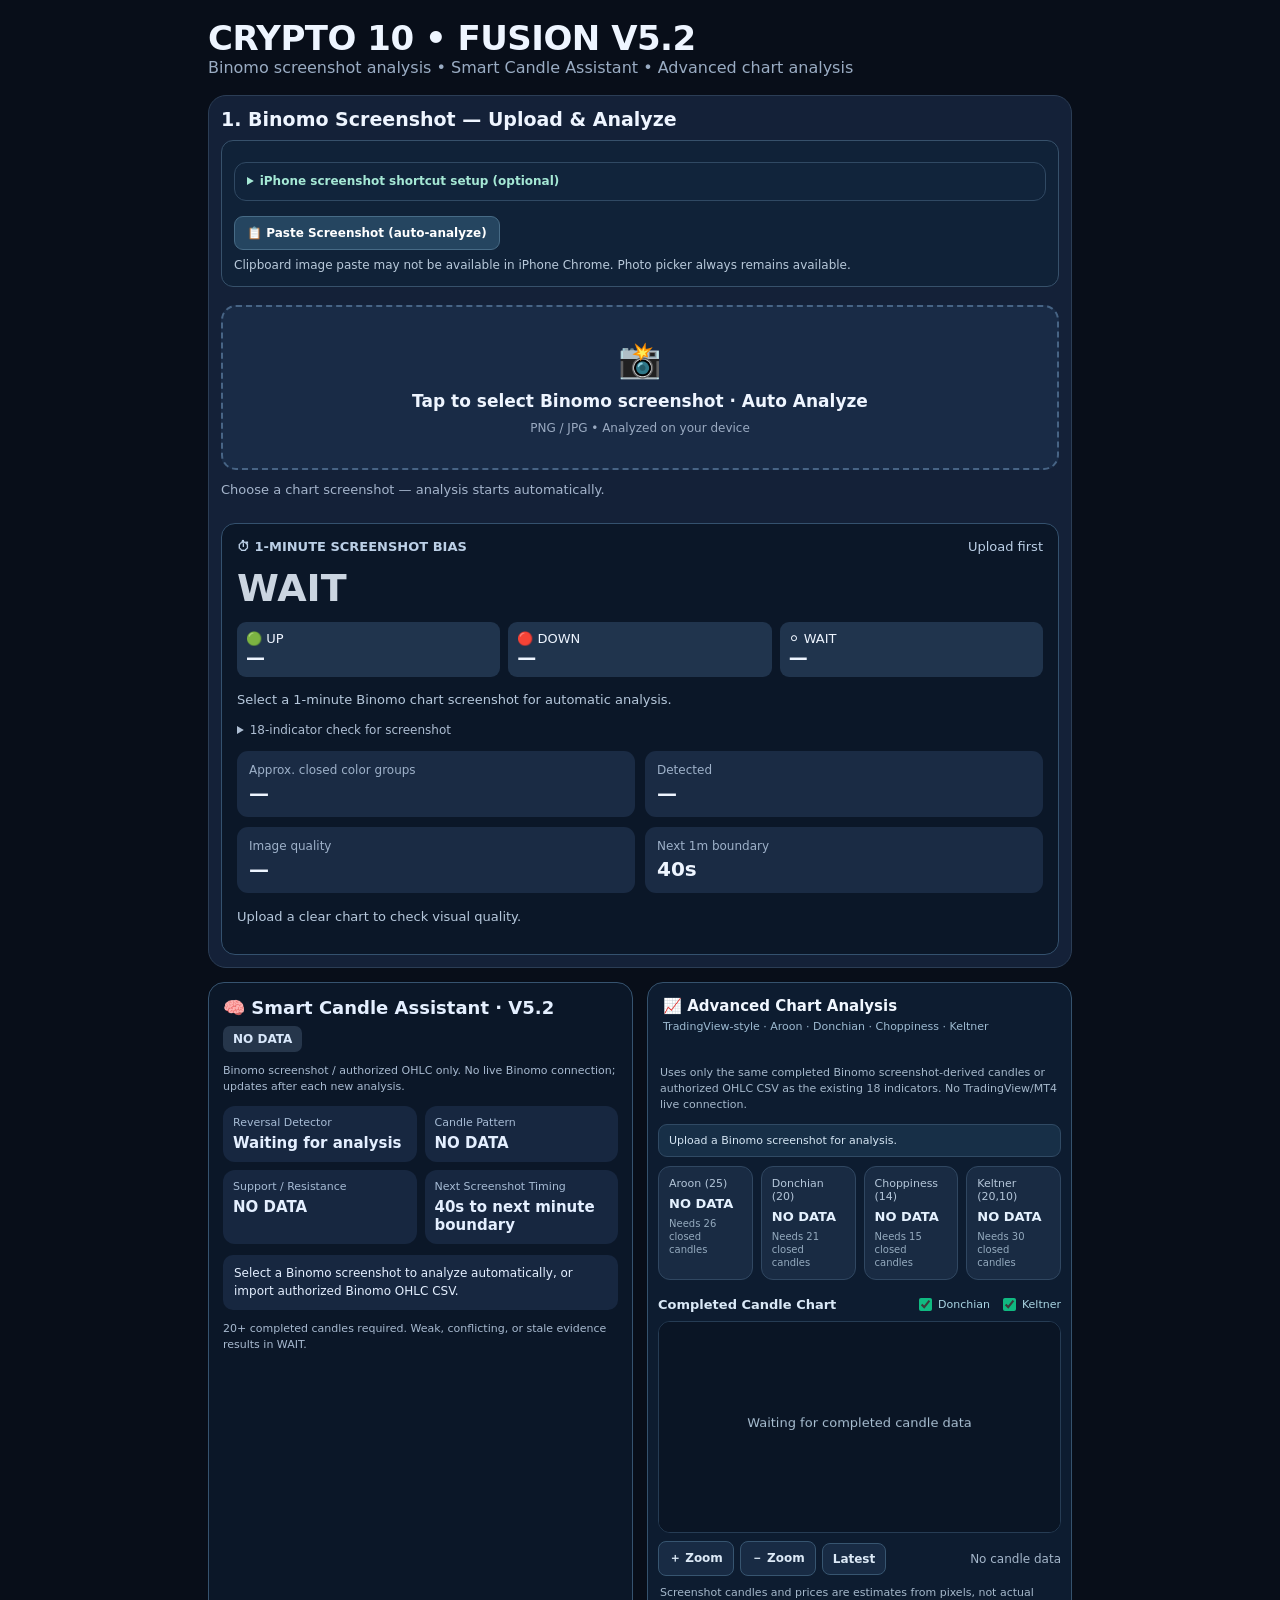
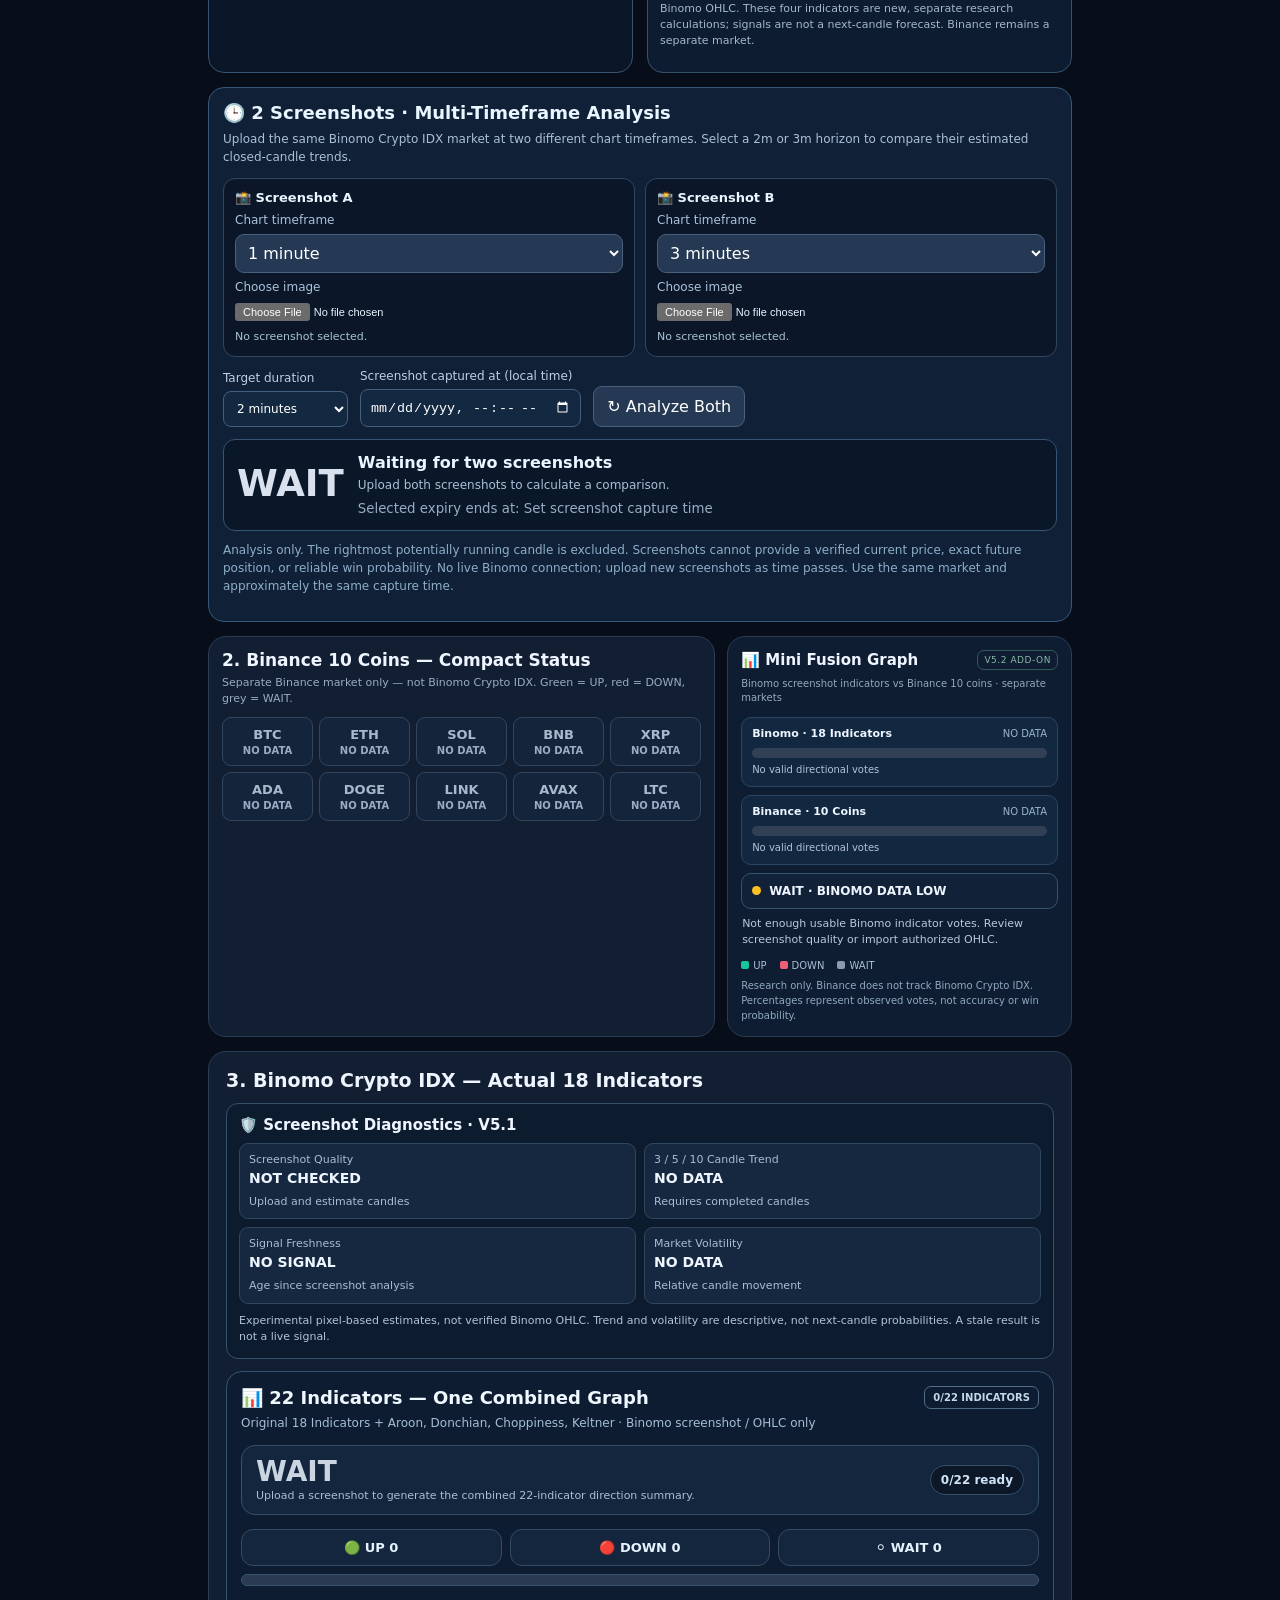
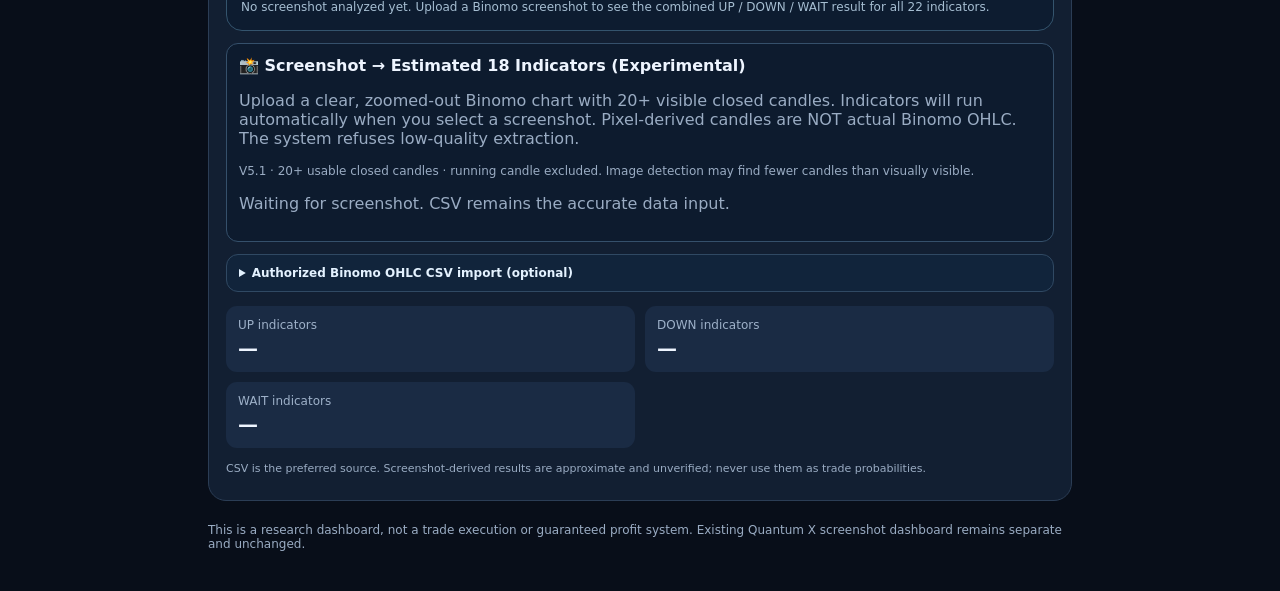
==== commit bd635d9d: "Add files via upload" ====
--- a/index.html
+++ b/index.html
@@ -1,6 +1,6 @@
 <!DOCTYPE html>
 
-<html lang="en"><head><meta charset="utf-8"/><meta content="width=device-width,initial-scale=1" name="viewport"/><title>Crypto 10 Fusion Simple V2.5</title><style>
+<html lang="en"><head><meta charset="utf-8"/><meta content="width=device-width,initial-scale=1" name="viewport"/><title>Crypto 10 Fusion V5.2 Focused Compact</title><style>
 :root{color-scheme:dark;--bg:#080e1a;--card:#121f32;--border:#2b3d55;--muted:#9aacc3;--green:#18d49b;--red:#ff647a;--yellow:#ffc76d}*{box-sizing:border-box}body{margin:0;background:radial-gradient(circle at 100% 0,#182c4b,var(--bg) 55%);font:14px system-ui,sans-serif;color:#eef5ff}.wrap{max-width:1120px;margin:auto;padding:18px}.head{display:flex;justify-content:space-between;align-items:center;gap:12px;flex-wrap:wrap}h1{font-size:25px;margin:0}h1 span{color:var(--green)}.muted,small{color:var(--muted)}.grid{display:grid;grid-template-columns:1fr 1fr;gap:14px;margin-top:16px}.card{border:1px solid var(--border);background:var(--card);border-radius:16px;padding:18px;min-width:0}h2{font-size:16px;margin:0 0 12px}.stat{font-size:32px;font-weight:800}.green{color:var(--green)}.red{color:var(--red)}.yellow{color:var(--yellow)}.pills{display:flex;gap:8px;flex-wrap:wrap}button,select{background:#253954;border:1px solid #49617c;color:white;border-radius:9px;padding:10px 13px;font:inherit}button{cursor:pointer}button.primary{background:#0eac81;border:0;font-weight:750;color:#061811}.metrics{display:grid;grid-template-columns:repeat(3,1fr);gap:8px}.metric{background:#1b2b42;border-radius:11px;padding:12px}.metric strong{display:block;font-size:20px;margin-top:4px}table{width:100%;border-collapse:collapse}td,th{text-align:left;padding:9px 6px;border-bottom:1px solid #293b52}th{color:var(--muted);font-size:12px}canvas{display:block;width:100%;height:170px;border-radius:10px;background:#0c1728}.note{border:1px solid #66513a;background:#30271e;padding:12px;border-radius:10px;line-height:1.5}.full{grid-column:1/-1}.foot{margin:22px 0;color:var(--muted);font-size:12px}.badge{font-size:12px;background:#24374d;border-radius:20px;padding:7px 11px}#log{white-space:pre-wrap;font-size:12px;color:#a9bfd6;max-height:120px;overflow:auto}@media(max-width:750px){.grid{grid-template-columns:1fr}.metrics{grid-template-columns:repeat(2,1fr)}h1{font-size:20px}.wrap{padding:12px}td,th{font-size:12px;padding:9px 3px}}
 
 /* Simplified V2 mobile-first layout */
@@ -140,7 +140,58 @@
 .combined22-originals>summary{cursor:pointer;color:#c5e4f7;font-size:12px;font-weight:700}
 .combined22-originals #agreement{margin-top:10px}
 @media (max-width:360px){.combined22-grid{grid-template-columns:1fr}}
-</style></head><body><main class="wrap"><div class="head"><div><h1>CRYPTO 10 • FUSION V5.2 </h1><div class="muted">Binomo screenshot analysis • Binance 10-coin status • Mini Fusion research</div></div><div class="pills" hidden="" style="display:none!important"><span class="badge" id="status">Not connected</span><button class="primary" id="refresh" type="button">↻ Update Graph</button></div></div><div class="v4-switch" hidden="" style="display:none!important"><label><input checked="" id="simpleMode" type="checkbox"/> Simple Mobile Mode</label><span>Show upload, summary, comparison and compact graphs first</span></div><div class="pills" hidden="" style="display:none!important"><label>Market timeframe <select id="tf"><option value="1m">1 minute</option><option value="3m">3 minutes</option><option value="5m">5 minutes</option></select></label><label>Refresh <select id="interval"><option value="30000">30 seconds</option><option value="60000">60 seconds</option><option value="0">Manual</option></select></label></div><div class="grid"><section class="card full" id="screenshotSection"><h2>1. Binomo Screenshot — Upload &amp; Analyze</h2><div class="shortcut-help"><details class="focused-optional" id="shortcutSetup"><summary>iPhone screenshot shortcut setup (optional)</summary><p>In Binomo, take a screenshot → tap Share → choose <b>Binomo to Dashboard</b>. Shortcut saves the image to Photos and opens this dashboard. Then tap the screenshot upload area, select the newest photo, and Analyze. iOS cannot silently send Binomo app screenshots to this website.</p><ol><li>Open Apple Shortcuts → + → New Shortcut. Name it <b>Binomo to Dashboard</b>.</li><li>Tap shortcut settings → Show in Share Sheet → accept Images.</li><li>Add action <b>Save to Photo Album</b>; input: Shortcut Input.</li><li>Add action <b>URL</b>; enter your published GitHub Pages dashboard address.</li><li>Add action <b>Open URLs</b>; input: URL.</li><li>In Binomo, take screenshot → Photos → Share → Binomo to Dashboard. In Chrome, tap screenshot selector and choose latest photo.</li></ol></details><button class="shortcut-paste" id="pasteShot" type="button">📋 Paste Screenshot (auto-analyze)</button><small id="pasteShotStatus">Clipboard image paste may not be available in iPhone Chrome. Photo picker always remains available.</small></div><div class="shot-upload"><label class="shot-drop" for="shotFile"><span class="shot-camera">📸</span><strong>Tap to select Binomo screenshot · Auto Analyze</strong><small>PNG / JPG • Analyzed on your device</small></label><input accept="image/png,image/jpeg,image/webp" id="shotFile" style="display:none" type="file"/><button class="shot-button" hidden="" id="shotAnalyze" style="display:none!important" type="button">Analyze Screenshot</button><div class="shot-message" id="shotMessage">Choose a chart screenshot — analysis starts automatically.</div><img alt="Selected chart screenshot" id="shotPreview" style="display:none;width:100%;max-height:230px;object-fit:contain;border-radius:12px;margin-top:12px"/><div class="shot-result" id="shotResult" style="display:none"><strong id="shotDirection">WAIT</strong><p id="shotStats"></p></div></div><div class="one-minute-card"><div class="one-minute-top"><b>⏱ 1-MINUTE SCREENSHOT BIAS</b><span id="minuteFresh">Upload first</span></div><div class="minute-direction" id="minuteDirection">WAIT</div><div class="minute-bars"><span>🟢 UP <b id="minuteUp">—</b></span><span>🔴 DOWN <b id="minuteDown">—</b></span><span>⚪ WAIT <b id="minuteWait">—</b></span></div><p id="minuteNote">Select a 1-minute Binomo chart screenshot for automatic analysis.</p><details><summary>18-indicator check for screenshot</summary><p>ADX, Momentum, CCI, Awesome Oscillator, RSI, Fractals, PSAR, Moving Average, MACD, Bollinger Bands, Fractal Chaos Bands, Alligator, ATR, Stochastic, EMA, Supertrend, Stochastic RSI and Williams %R require candle OHLC data and cannot be calculated reliably from this screenshot. The 18-indicator panel requires verified Binomo OHLC CSV input.</p></details><div class="v4-quick"><div><small>Approx. closed color groups</small><strong id="closedCandles">—</strong></div><div><small>Detected</small><strong id="detectedCount">—</strong></div><div><small>Image quality</small><strong id="qualityState">—</strong></div><div><small>Next 1m boundary</small><strong id="countdown">—</strong></div></div><p class="muted" id="qualityWarning">Upload a clear chart to check visual quality.</p></div></section><div class="mini-fusion-dock"><section class="card full graph-card" id="tenGraphPanel"><h2>2. Binance 10 Coins — Compact Status</h2>
+</style>
+<style id="v52-focus-compact-style">
+#priorityDeck{display:grid;grid-template-columns:repeat(2,minmax(0,1fr));gap:14px;order:0;width:100%}
+#priorityDeck>.focus-card{margin:0!important;min-width:0}
+#priorityDeck #v50Assistant{padding:14px!important;border-radius:16px!important}
+#priorityDeck #v50Assistant .v50-head h3{font-size:18px}
+#priorityDeck #v50Assistant .v50-grid{gap:8px}
+#priorityDeck #v50Assistant .v50-item{padding:10px;border-radius:12px}
+#priorityDeck #v50Assistant .v50-explain{font-size:12px;line-height:1.45;padding:10px 11px}
+#priorityDeck #v50Assistant .v50-muted{font-size:11px;line-height:1.45}
+#priorityDeck #advancedChartAnalysis{margin:0!important;border-radius:16px}
+#priorityDeck #advancedChartAnalysis>summary{padding:14px 15px}
+#priorityDeck #advancedChartAnalysis[open] .adv-body{padding:10px 10px 12px}
+#priorityDeck #advancedChartAnalysis .adv-desc,#priorityDeck #advancedChartAnalysis .adv-foot{font-size:11px;line-height:1.45}
+#priorityDeck #advancedChartAnalysis .adv-metrics{gap:8px}
+#priorityDeck #advancedChartAnalysis .adv-metrics>div{padding:10px;border-radius:12px}
+#priorityDeck #advancedChartAnalysis .adv-chart-wrap{max-height:220px;overflow:hidden;border-radius:12px}
+#priorityDeck #advancedChartAnalysis canvas{height:210px!important}
+#priorityDeck #advancedChartAnalysis .adv-chart-actions{gap:6px;flex-wrap:wrap}
+#priorityDeck #advancedChartAnalysis .adv-chart-actions button{padding:8px 10px;font-size:12px}
+#priorityDeck #advancedChartAnalysis .adv-chart-actions span{font-size:12px}
+#combined22Panel{order:1}
+#combined22Panel .combined22-header h3{font-size:18px}
+#combined22Panel .combined22-header p{font-size:12px}
+#combined22Panel .combined22-counts{display:grid;grid-template-columns:repeat(3,minmax(0,1fr));gap:8px;margin-top:14px}
+#combined22Panel .combined22-counts span{display:flex;justify-content:center;align-items:center;font-size:13px;font-weight:800;padding:10px 8px;border-radius:12px;background:#13263d}
+#combined22Panel .combined22-grid{display:none!important}
+#combined22Panel .combined22-note{font-size:12px;line-height:1.5}
+#combined22Panel .combined22-simple-word{display:flex;align-items:center;justify-content:space-between;gap:12px;margin-top:12px;background:#13263d;border:1px solid #35506b;border-radius:14px;padding:12px 14px}
+#combined22Panel .combined22-simple-word strong{font-size:28px;line-height:1;font-weight:900}
+#combined22Panel .combined22-simple-word small{display:block;color:#a9bfd3;font-size:11px;margin-top:3px}
+#combined22Panel .combined22-simple-word b{font-size:12px;color:#cfe5f7;background:#0c1728;border:1px solid #35506b;border-radius:999px;padding:7px 10px;white-space:nowrap}
+#combined22Originals{display:none!important}
+#focusedResearchTools{display:none!important}
+#priorityDeck + .combined22 + #advancedChartAnalysis{display:none!important}
+@media(max-width:820px){#priorityDeck{grid-template-columns:1fr}#priorityDeck #advancedChartAnalysis .adv-chart-wrap{max-height:200px}#priorityDeck #advancedChartAnalysis canvas{height:190px!important}}
+</style>
+
+<style id="dual-timeframe-styles">
+#dualTimeframePanel{order:0;border:1px solid #365779;border-radius:16px;background:#102037;padding:14px;margin:0;color:#e9f5ff}
+#dualTimeframePanel h3{margin:0;font-size:18px}#dualTimeframePanel p{font-size:12px;color:#aac0d6;line-height:1.5;margin:7px 0 12px}
+.dual-uploads{display:grid;grid-template-columns:1fr 1fr;gap:10px}.dual-slot{background:#0b1729;border:1px solid #304760;border-radius:12px;padding:11px;min-width:0}
+.dual-slot strong{display:block;font-size:13px;margin-bottom:8px}.dual-slot label{font-size:12px;color:#acc2da;display:block;margin:7px 0}
+.dual-slot input[type=file]{width:100%;font-size:11px}.dual-slot select{width:100%;padding:8px}.dual-slot img{max-width:100%;max-height:120px;object-fit:contain;margin-top:8px;border-radius:7px}
+.dual-slot small{display:block;color:#a9c1d6;font-size:11px;margin-top:8px;line-height:1.5}
+.dual-options{display:flex;flex-wrap:wrap;gap:12px;align-items:flex-end;margin:12px 0}.dual-options label{font-size:12px;color:#bfd0e3;display:grid;gap:6px}
+.dual-options select,.dual-options input{padding:9px;border-radius:8px;background:#132941;color:white;border:1px solid #42607d;min-width:125px;max-width:100%}
+.dual-result{display:flex;align-items:center;gap:14px;flex-wrap:wrap;background:#0a1729;border:1px solid #355574;border-radius:12px;padding:13px}
+.dual-result b{font-size:37px;line-height:1.1}.dual-result div{flex:1;min-width:140px}.dual-result p{margin:4px 0!important;font-size:12px}
+.dual-foot{margin-top:10px!important;color:#8eafc9!important}
+@media(max-width:600px){.dual-uploads{grid-template-columns:1fr}.dual-options{gap:9px}.dual-result b{font-size:32px}}
+</style></head><body><main class="wrap"><div class="head"><div><h1>CRYPTO 10 • FUSION V5.2</h1><div class="muted">Binomo screenshot analysis • Smart Candle Assistant • Advanced chart analysis</div></div><div class="pills" hidden="" style="display:none!important"><span class="badge" id="status">Not connected</span><button class="primary" id="refresh" type="button">↻ Update Graph</button></div></div><div class="v4-switch" hidden="" style="display:none!important"><label><input checked="" id="simpleMode" type="checkbox"/> Simple Mobile Mode</label><span>Show upload, summary, comparison and compact graphs first</span></div><div class="pills" hidden="" style="display:none!important"><label>Market timeframe <select id="tf"><option value="1m">1 minute</option><option value="3m">3 minutes</option><option value="5m">5 minutes</option></select></label><label>Refresh <select id="interval"><option value="30000">30 seconds</option><option value="60000">60 seconds</option><option value="0">Manual</option></select></label></div><div class="grid"><section class="card full" id="screenshotSection"><h2>1. Binomo Screenshot — Upload &amp; Analyze</h2><div class="shortcut-help"><details class="focused-optional" id="shortcutSetup"><summary>iPhone screenshot shortcut setup (optional)</summary><p>In Binomo, take a screenshot → tap Share → choose <b>Binomo to Dashboard</b>. Shortcut saves the image to Photos and opens this dashboard. Then tap the screenshot upload area, select the newest photo, and Analyze. iOS cannot silently send Binomo app screenshots to this website.</p><ol><li>Open Apple Shortcuts → + → New Shortcut. Name it <b>Binomo to Dashboard</b>.</li><li>Tap shortcut settings → Show in Share Sheet → accept Images.</li><li>Add action <b>Save to Photo Album</b>; input: Shortcut Input.</li><li>Add action <b>URL</b>; enter your published GitHub Pages dashboard address.</li><li>Add action <b>Open URLs</b>; input: URL.</li><li>In Binomo, take screenshot → Photos → Share → Binomo to Dashboard. In Chrome, tap screenshot selector and choose latest photo.</li></ol></details><button class="shortcut-paste" id="pasteShot" type="button">📋 Paste Screenshot (auto-analyze)</button><small id="pasteShotStatus">Clipboard image paste may not be available in iPhone Chrome. Photo picker always remains available.</small></div><div class="shot-upload"><label class="shot-drop" for="shotFile"><span class="shot-camera">📸</span><strong>Tap to select Binomo screenshot · Auto Analyze</strong><small>PNG / JPG • Analyzed on your device</small></label><input accept="image/png,image/jpeg,image/webp" id="shotFile" style="display:none" type="file"/><button class="shot-button" hidden="" id="shotAnalyze" style="display:none!important" type="button">Analyze Screenshot</button><div class="shot-message" id="shotMessage">Choose a chart screenshot — analysis starts automatically.</div><img alt="Selected chart screenshot" id="shotPreview" style="display:none;width:100%;max-height:230px;object-fit:contain;border-radius:12px;margin-top:12px"/><div class="shot-result" id="shotResult" style="display:none"><strong id="shotDirection">WAIT</strong><p id="shotStats"></p></div></div><div class="one-minute-card"><div class="one-minute-top"><b>⏱ 1-MINUTE SCREENSHOT BIAS</b><span id="minuteFresh">Upload first</span></div><div class="minute-direction" id="minuteDirection">WAIT</div><div class="minute-bars"><span>🟢 UP <b id="minuteUp">—</b></span><span>🔴 DOWN <b id="minuteDown">—</b></span><span>⚪ WAIT <b id="minuteWait">—</b></span></div><p id="minuteNote">Select a 1-minute Binomo chart screenshot for automatic analysis.</p><details><summary>18-indicator check for screenshot</summary><p>ADX, Momentum, CCI, Awesome Oscillator, RSI, Fractals, PSAR, Moving Average, MACD, Bollinger Bands, Fractal Chaos Bands, Alligator, ATR, Stochastic, EMA, Supertrend, Stochastic RSI and Williams %R require candle OHLC data and cannot be calculated reliably from this screenshot. The 18-indicator panel requires verified Binomo OHLC CSV input.</p></details><div class="v4-quick"><div><small>Approx. closed color groups</small><strong id="closedCandles">—</strong></div><div><small>Detected</small><strong id="detectedCount">—</strong></div><div><small>Image quality</small><strong id="qualityState">—</strong></div><div><small>Next 1m boundary</small><strong id="countdown">—</strong></div></div><p class="muted" id="qualityWarning">Upload a clear chart to check visual quality.</p></div></section><div class="mini-fusion-dock"><section class="card full graph-card" id="tenGraphPanel"><h2>2. Binance 10 Coins — Compact Status</h2>
 <p class="muted">Separate Binance market only — not Binomo Crypto IDX. Green = UP, red = DOWN, grey = WAIT.</p><div class="coin-status-board" id="coinStatusBoard">Loading Binance coin status…</div><canvas hidden="" id="tenGraph" style="display:none!important"></canvas><div hidden="" id="tenLegend" style="display:none!important"></div><div hidden="" id="tenGraphInfo" style="display:none!important"></div><button hidden="" id="viewCandles" style="display:none!important"></button><button hidden="" id="viewLines" style="display:none!important"></button><span hidden="" id="chartViewLabel" style="display:none!important"></span></section><aside aria-label="Mini Fusion Research Comparison" class="card mini-fusion-card" id="miniFusionPanel">
 <div class="mini-fusion-head"><h2>📊 Mini Fusion Graph</h2><span class="mini-tag">V5.2 ADD-ON</span></div>
 <p class="mini-fusion-sub">Binomo screenshot indicators vs Binance 10 coins · separate markets</p>
@@ -178,12 +229,22 @@
 <div><small>Volatility</small><b id="focusVol">NO DATA</b></div>
 </div>
 <p class="focused-disclaimer">Uses the existing Binomo screenshot / authorized OHLC analysis. Pattern estimates are not TradingView, MetaTrader, broker-terminal or TrendSpider integrations. No external Binomo feed and no assured next-candle prediction.</p>
-</details><section id="combined22Panel" class="combined22" aria-label="22 Indicator Combined Analysis Graph">
+</details><section id="dualTimeframePanel" class="full" aria-label="Two-screenshot timeframe analysis">
+ <h3>🕒 2 Screenshots · Multi-Timeframe Analysis</h3>
+ <p>Upload the same Binomo Crypto IDX market at two different chart timeframes. Select a 2m or 3m horizon to compare their estimated closed-candle trends.</p>
+ <div class="dual-uploads">
+  <div class="dual-slot"><strong>📸 Screenshot A</strong><label for="dualTfA">Chart timeframe</label><select id="dualTfA"><option value="1">1 minute</option><option value="2">2 minutes</option><option value="3">3 minutes</option><option value="5">5 minutes</option></select><label for="dualImgA">Choose image</label><input id="dualImgA" type="file" accept="image/png,image/jpeg,image/webp"><img id="dualPreviewA" alt="First chart preview" hidden><small id="dualStatusA">No screenshot selected.</small></div>
+  <div class="dual-slot"><strong>📸 Screenshot B</strong><label for="dualTfB">Chart timeframe</label><select id="dualTfB"><option value="1">1 minute</option><option value="2">2 minutes</option><option value="3" selected>3 minutes</option><option value="5">5 minutes</option></select><label for="dualImgB">Choose image</label><input id="dualImgB" type="file" accept="image/png,image/jpeg,image/webp"><img id="dualPreviewB" alt="Second chart preview" hidden><small id="dualStatusB">No screenshot selected.</small></div>
+ </div>
+ <div class="dual-options"><label for="dualExpiry">Target duration<select id="dualExpiry"><option value="2">2 minutes</option><option value="3">3 minutes</option></select></label><label for="dualCaptureAt">Screenshot captured at (local time)<input id="dualCaptureAt" type="datetime-local"></label><button type="button" id="dualAnalyze">↻ Analyze Both</button></div>
+ <div class="dual-result" aria-live="polite"><b id="dualDecision" style="color:#d9e1ee">WAIT</b><div><strong id="dualMeta">Waiting for two screenshots</strong><p id="dualReason">Upload both screenshots to calculate a comparison.</p><small>Selected expiry ends at: <span id="dualTargetAt">Set screenshot capture time</span></small></div></div>
+ <p class="dual-foot">Analysis only. The rightmost potentially running candle is excluded. Screenshots cannot provide a verified current price, exact future position, or reliable win probability. No live Binomo connection; upload new screenshots as time passes. Use the same market and approximately the same capture time.</p>
+</section><section id="combined22Panel" class="combined22" aria-label="22 Indicator Combined Analysis Graph">
   <div class="combined22-header">
     <div><h3>📊 22 Indicators — One Combined Graph</h3><p>Original 18 Indicators + Aroon, Donchian, Choppiness, Keltner · Binomo screenshot / OHLC only</p></div>
     <span class="combined22-chip" id="combined22DataChip">NO DATA</span>
   </div>
-  <div class="combined22-counts" id="combined22Counts" aria-live="polite"><span>🟢 UP 0</span><span>🔴 DOWN 0</span><span>⚪ WAIT 0</span><span>🔵 CONTEXT 0</span><span>— NO DATA 22</span></div>
+  <div class="combined22-simple-word" id="combined22SimpleWord"><div><strong id="combined22MainWord">WAIT</strong><small id="combined22MainSub">Upload a screenshot to generate the combined 22-indicator direction summary.</small></div><b id="combined22Availability">0/22 ready</b></div><div class="combined22-counts" id="combined22Counts" aria-live="polite"><span>🟢 UP 0</span><span>🔴 DOWN 0</span><span>⚪ WAIT 0</span></div>
   <div class="combined22-meter" id="combined22Meter" role="img" aria-label="22 indicators overview; awaiting screenshot"><span style="width:100%;background:#40516a"></span></div>
   <div class="combined22-grid" id="combined22Grid" aria-live="polite"><p class="combined22-loading">Upload a Binomo screenshot. All 22 indicators will appear together in one graph.</p></div>
   <p class="combined22-note" id="combined22Note">No screenshot analyzed yet. ATR and Choppiness describe volatility / trend regime, not UP or DOWN direction. Screenshot OHLC is estimated, not verified Binomo data.</p>
@@ -281,4 +342,86 @@
  const update=()=>{for(const [src,out] of maps){const s=document.getElementById(src),t=document.getElementById(out);if(s&&t){const val=(s.textContent||'').trim();if(t.textContent!==(val||'NO DATA'))t.textContent=val||'NO DATA';}}};
  for(const [src] of maps){const node=document.getElementById(src);if(node)new MutationObserver(update).observe(node,{childList:true,subtree:true,characterData:true});}
  update();
-})();</script><script src="advanced-chart-tools.js?v=52-advanced-chart-20261112"></script><script src="combined-22-indicators.js?v=22-20261112"></script></body></html>
+})();</script><script src="advanced-chart-tools.js?v=52-advanced-chart-20261112"></script><script src="combined-22-indicators.js?v=22-20261112"></script>
+<script id="v52-focus-compact-script">
+(()=>{
+ const $=id=>document.getElementById(id);
+ const parseCount=(id)=>{const t=($(id)?.textContent||'').trim(); const m=t.match(/-?\d+/); return m?Math.max(0,parseInt(m[0],10)):0;};
+ const classify=(value)=>{
+   const t=(value||'').toUpperCase().trim();
+   if(!t || t==='NO DATA' || t.includes('NEEDS') || t.includes('UPLOAD') || t.includes('WAITING')) return null;
+   if(t.includes('UP TREND') || t.includes('BULL') || t.startsWith('UP') || t.includes('ABOVE CHANNEL') || t.includes('BREAKOUT UP')) return 'UP';
+   if(t.includes('DOWN TREND') || t.includes('BEAR') || t.startsWith('DOWN') || t.includes('BELOW CHANNEL') || t.includes('BREAKDOWN')) return 'DOWN';
+   if(t.includes('RANGE') || t.includes('CHANNEL') || t.includes('MIXED') || t.includes('SIDEWAYS') || t.includes('NEUTRAL')) return 'WAIT';
+   return null;
+ };
+ const color={UP:'#18d49b',DOWN:'#ff647a',WAIT:'#cbd5e1'};
+ function movePrioritySections(){
+   const shot=$('screenshotSection'), assistant=$('v50Assistant'), adv=$('advancedChartAnalysis');
+   if(!shot||!assistant||!adv) return;
+   let deck=$('priorityDeck');
+   if(!deck){
+     deck=document.createElement('div');
+     deck.id='priorityDeck';
+     deck.className='full';
+     shot.insertAdjacentElement('afterend',deck);
+   }
+   assistant.classList.add('focus-card');
+   adv.classList.add('focus-card');
+   deck.appendChild(assistant);
+   deck.appendChild(adv);
+   const dual=$('dualTimeframePanel'); if(dual)deck.insertAdjacentElement('afterend',dual);
+   adv.open=true;
+ }
+ function updateCombined22Simple(){
+   const up18=parseCount('indUp'), down18=parseCount('indDown'), wait18=parseCount('indWait');
+   const advStates=[classify($('advAroon')?.textContent),classify($('advDonchian')?.textContent),classify($('advChop')?.textContent),classify($('advKeltner')?.textContent)];
+   const counts={UP:up18,DOWN:down18,WAIT:wait18};
+   advStates.forEach(s=>{ if(s) counts[s]=(counts[s]||0)+1; });
+   const available=counts.UP+counts.DOWN+counts.WAIT;
+   const total=22;
+   const countsNode=$('combined22Counts');
+   if(countsNode){
+     countsNode.innerHTML=`<span>🟢 UP ${counts.UP}</span><span>🔴 DOWN ${counts.DOWN}</span><span>⚪ WAIT ${counts.WAIT}</span>`;
+   }
+   const meter=$('combined22Meter');
+   if(meter){
+     const pct=(n)=> available? ((n/available)*100).toFixed(2):0;
+     meter.innerHTML=`<span style="width:${pct(counts.UP)}%;background:${color.UP}"></span><span style="width:${pct(counts.DOWN)}%;background:${color.DOWN}"></span><span style="width:${pct(counts.WAIT)}%;background:${color.WAIT}"></span>`;
+     meter.setAttribute('aria-label',`Combined 22 indicators summary. UP ${counts.UP}, DOWN ${counts.DOWN}, WAIT ${counts.WAIT}.`);
+   }
+   const chip=$('combined22DataChip');
+   if(chip) chip.textContent=`${Math.min(available,total)}/${total} INDICATORS`;
+   const availability=$('combined22Availability');
+   if(availability) availability.textContent=`${Math.min(available,total)}/${total} ready`;
+   let word='WAIT';
+   if(available){
+     const max=Math.max(counts.UP,counts.DOWN,counts.WAIT);
+     const leaders=Object.entries(counts).filter(([,v])=>v===max).map(([k])=>k);
+     word=leaders.length===1?leaders[0]:'WAIT';
+   }
+   const main=$('combined22MainWord');
+   if(main){ main.textContent=word; main.style.color=color[word]||'#cbd5e1'; }
+   const sub=$('combined22MainSub');
+   if(sub){
+     sub.textContent = available
+       ? `18 existing indicators + 4 advanced indicators combined into one simple ${word} summary.`
+       : 'Upload a screenshot to generate the combined 22-indicator direction summary.';
+   }
+   const note=$('combined22Note');
+   if(note){
+     note.textContent = available
+       ? 'This section now shows only the final UP / DOWN / WAIT summary for all 22 indicators. Detailed per-indicator boxes are hidden to keep the dashboard simple.'
+       : 'No screenshot analyzed yet. Upload a Binomo screenshot to see the combined UP / DOWN / WAIT result for all 22 indicators.';
+   }
+ }
+ function observeTargets(){
+   const targets=['indUp','indDown','indWait','advAroon','advDonchian','advChop','advKeltner'];
+   targets.forEach(id=>{const el=$(id); if(el){new MutationObserver(updateCombined22Simple).observe(el,{childList:true,subtree:true,characterData:true});}});
+ }
+ const start=()=>{movePrioritySections(); updateCombined22Simple(); observeTargets();};
+ if(document.readyState==='loading') document.addEventListener('DOMContentLoaded',start); else start();
+})();
+</script>
+
+<script src="dual-timeframe-analysis.js?v=1"></script></body></html>
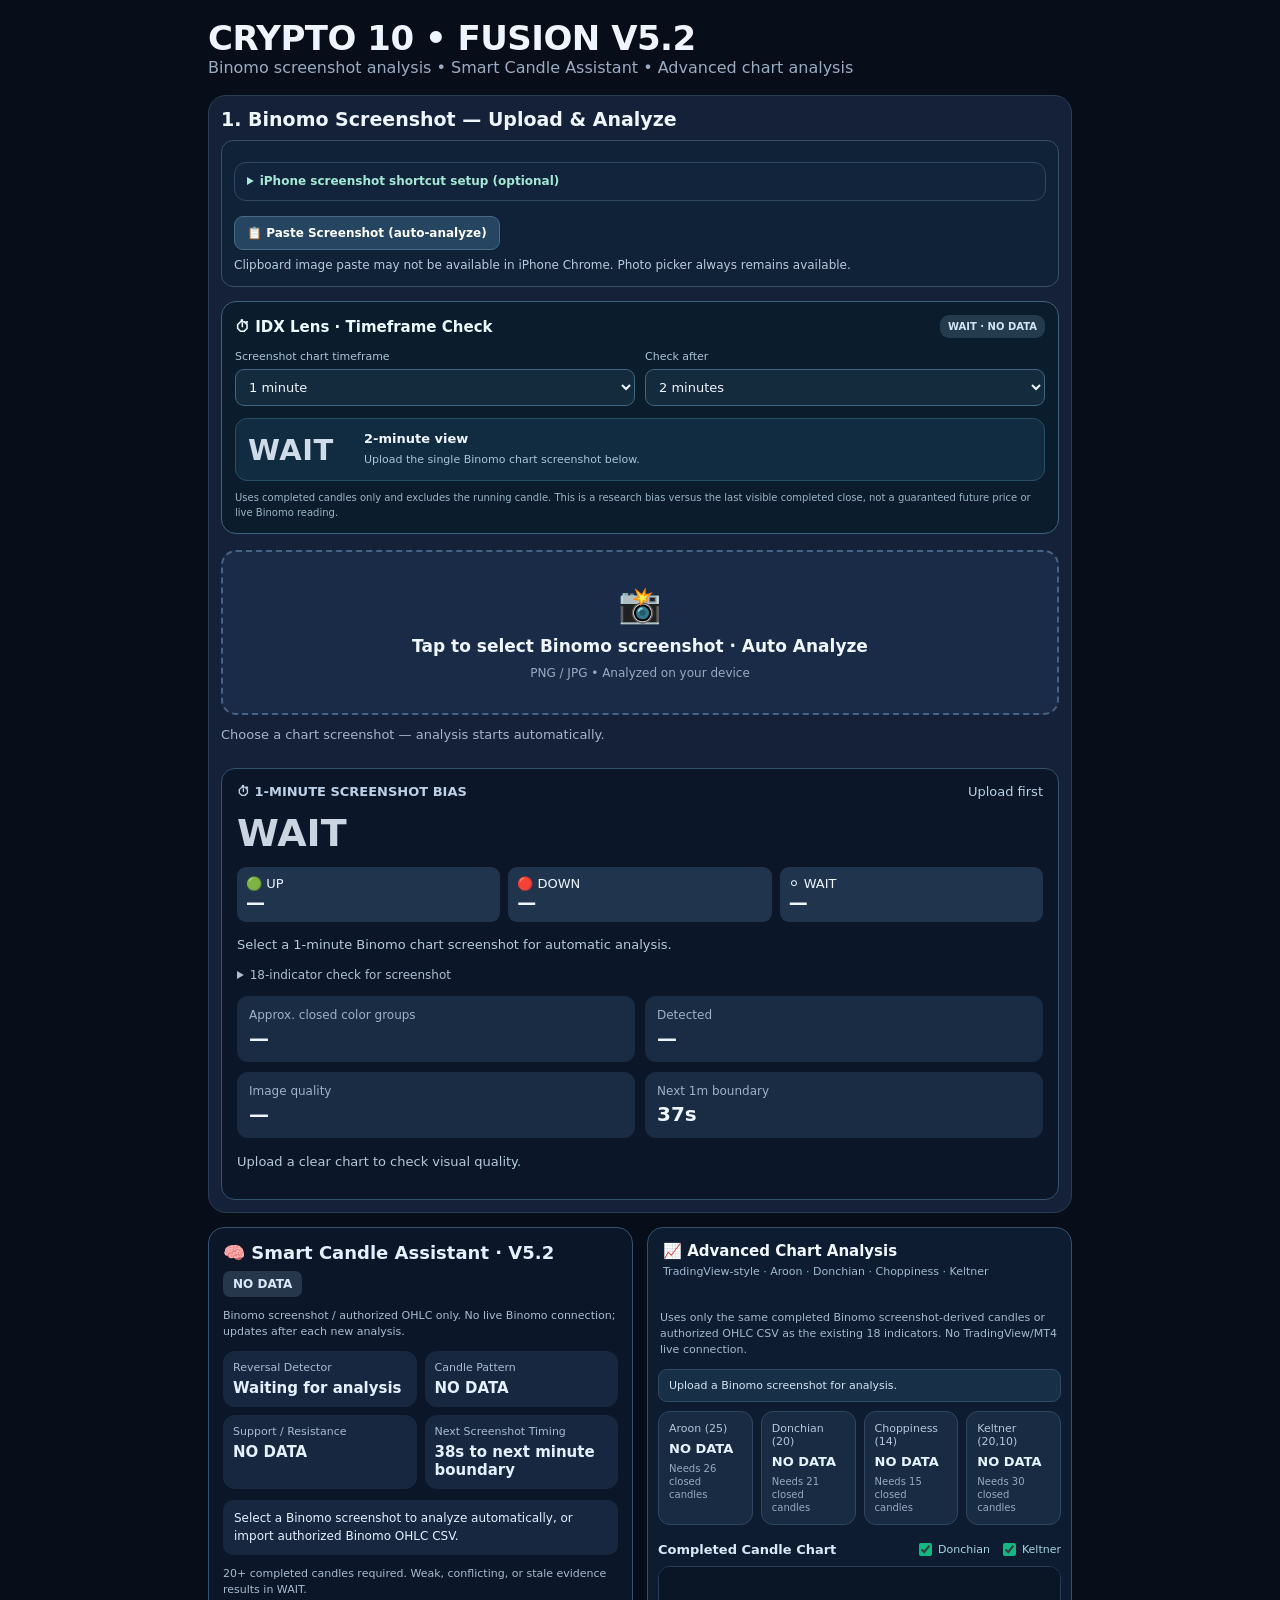
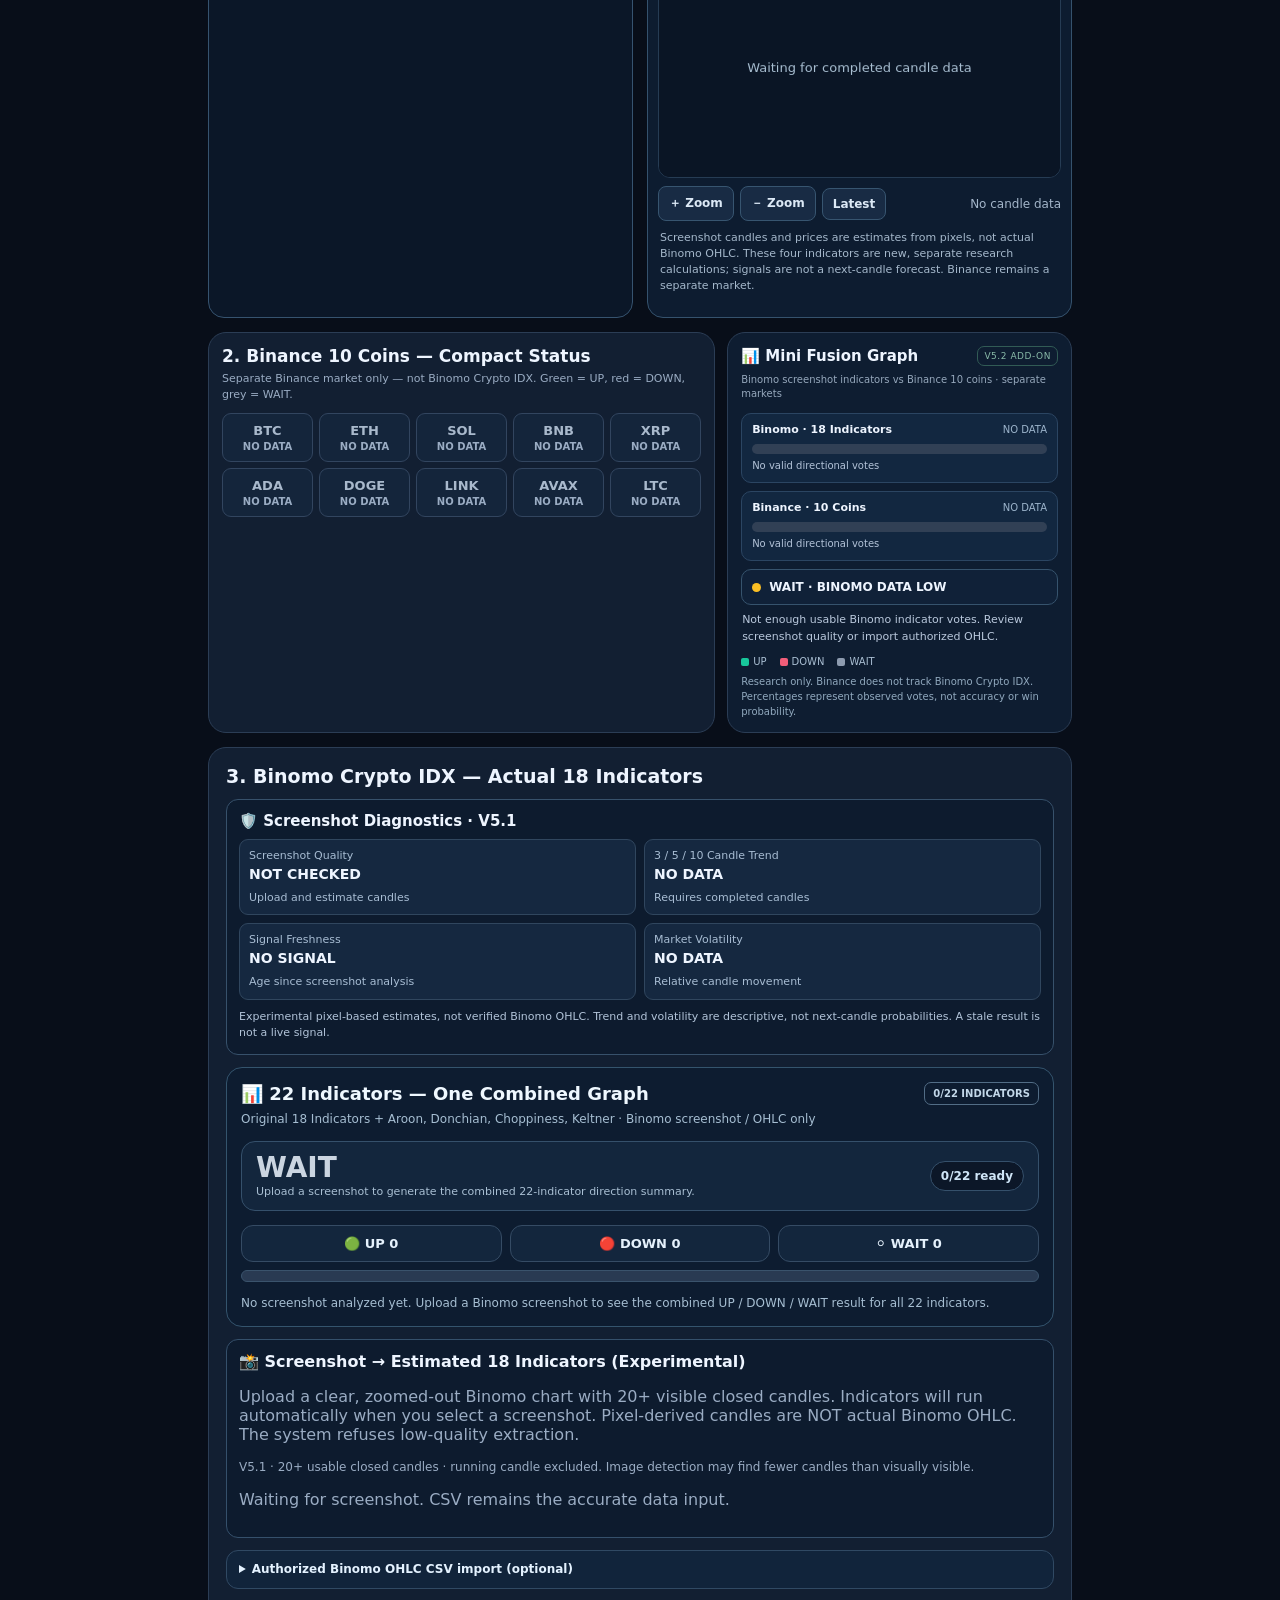
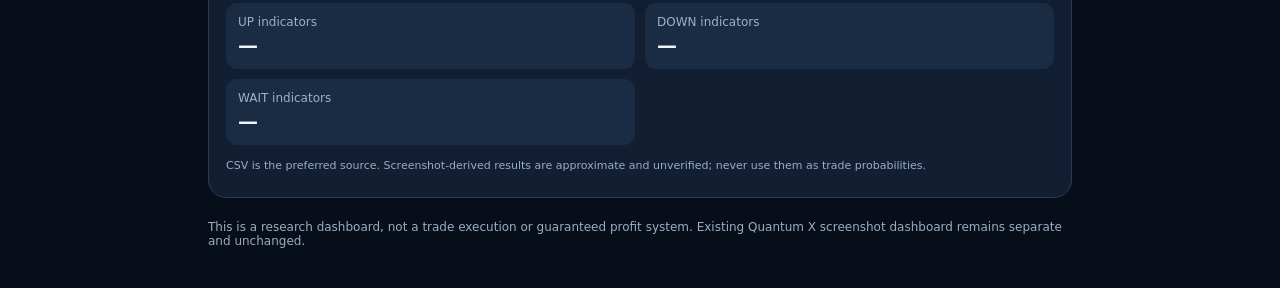
==== commit f944bd09: "Add files via upload" ====
--- a/index.html
+++ b/index.html
@@ -178,20 +178,24 @@
 @media(max-width:820px){#priorityDeck{grid-template-columns:1fr}#priorityDeck #advancedChartAnalysis .adv-chart-wrap{max-height:200px}#priorityDeck #advancedChartAnalysis canvas{height:190px!important}}
 </style>
 
-<style id="dual-timeframe-styles">
-#dualTimeframePanel{order:0;border:1px solid #365779;border-radius:16px;background:#102037;padding:14px;margin:0;color:#e9f5ff}
-#dualTimeframePanel h3{margin:0;font-size:18px}#dualTimeframePanel p{font-size:12px;color:#aac0d6;line-height:1.5;margin:7px 0 12px}
-.dual-uploads{display:grid;grid-template-columns:1fr 1fr;gap:10px}.dual-slot{background:#0b1729;border:1px solid #304760;border-radius:12px;padding:11px;min-width:0}
-.dual-slot strong{display:block;font-size:13px;margin-bottom:8px}.dual-slot label{font-size:12px;color:#acc2da;display:block;margin:7px 0}
-.dual-slot input[type=file]{width:100%;font-size:11px}.dual-slot select{width:100%;padding:8px}.dual-slot img{max-width:100%;max-height:120px;object-fit:contain;margin-top:8px;border-radius:7px}
-.dual-slot small{display:block;color:#a9c1d6;font-size:11px;margin-top:8px;line-height:1.5}
-.dual-options{display:flex;flex-wrap:wrap;gap:12px;align-items:flex-end;margin:12px 0}.dual-options label{font-size:12px;color:#bfd0e3;display:grid;gap:6px}
-.dual-options select,.dual-options input{padding:9px;border-radius:8px;background:#132941;color:white;border:1px solid #42607d;min-width:125px;max-width:100%}
-.dual-result{display:flex;align-items:center;gap:14px;flex-wrap:wrap;background:#0a1729;border:1px solid #355574;border-radius:12px;padding:13px}
-.dual-result b{font-size:37px;line-height:1.1}.dual-result div{flex:1;min-width:140px}.dual-result p{margin:4px 0!important;font-size:12px}
-.dual-foot{margin-top:10px!important;color:#8eafc9!important}
-@media(max-width:600px){.dual-uploads{grid-template-columns:1fr}.dual-options{gap:9px}.dual-result b{font-size:32px}}
-</style></head><body><main class="wrap"><div class="head"><div><h1>CRYPTO 10 • FUSION V5.2</h1><div class="muted">Binomo screenshot analysis • Smart Candle Assistant • Advanced chart analysis</div></div><div class="pills" hidden="" style="display:none!important"><span class="badge" id="status">Not connected</span><button class="primary" id="refresh" type="button">↻ Update Graph</button></div></div><div class="v4-switch" hidden="" style="display:none!important"><label><input checked="" id="simpleMode" type="checkbox"/> Simple Mobile Mode</label><span>Show upload, summary, comparison and compact graphs first</span></div><div class="pills" hidden="" style="display:none!important"><label>Market timeframe <select id="tf"><option value="1m">1 minute</option><option value="3m">3 minutes</option><option value="5m">5 minutes</option></select></label><label>Refresh <select id="interval"><option value="30000">30 seconds</option><option value="60000">60 seconds</option><option value="0">Manual</option></select></label></div><div class="grid"><section class="card full" id="screenshotSection"><h2>1. Binomo Screenshot — Upload &amp; Analyze</h2><div class="shortcut-help"><details class="focused-optional" id="shortcutSetup"><summary>iPhone screenshot shortcut setup (optional)</summary><p>In Binomo, take a screenshot → tap Share → choose <b>Binomo to Dashboard</b>. Shortcut saves the image to Photos and opens this dashboard. Then tap the screenshot upload area, select the newest photo, and Analyze. iOS cannot silently send Binomo app screenshots to this website.</p><ol><li>Open Apple Shortcuts → + → New Shortcut. Name it <b>Binomo to Dashboard</b>.</li><li>Tap shortcut settings → Show in Share Sheet → accept Images.</li><li>Add action <b>Save to Photo Album</b>; input: Shortcut Input.</li><li>Add action <b>URL</b>; enter your published GitHub Pages dashboard address.</li><li>Add action <b>Open URLs</b>; input: URL.</li><li>In Binomo, take screenshot → Photos → Share → Binomo to Dashboard. In Chrome, tap screenshot selector and choose latest photo.</li></ol></details><button class="shortcut-paste" id="pasteShot" type="button">📋 Paste Screenshot (auto-analyze)</button><small id="pasteShotStatus">Clipboard image paste may not be available in iPhone Chrome. Photo picker always remains available.</small></div><div class="shot-upload"><label class="shot-drop" for="shotFile"><span class="shot-camera">📸</span><strong>Tap to select Binomo screenshot · Auto Analyze</strong><small>PNG / JPG • Analyzed on your device</small></label><input accept="image/png,image/jpeg,image/webp" id="shotFile" style="display:none" type="file"/><button class="shot-button" hidden="" id="shotAnalyze" style="display:none!important" type="button">Analyze Screenshot</button><div class="shot-message" id="shotMessage">Choose a chart screenshot — analysis starts automatically.</div><img alt="Selected chart screenshot" id="shotPreview" style="display:none;width:100%;max-height:230px;object-fit:contain;border-radius:12px;margin-top:12px"/><div class="shot-result" id="shotResult" style="display:none"><strong id="shotDirection">WAIT</strong><p id="shotStats"></p></div></div><div class="one-minute-card"><div class="one-minute-top"><b>⏱ 1-MINUTE SCREENSHOT BIAS</b><span id="minuteFresh">Upload first</span></div><div class="minute-direction" id="minuteDirection">WAIT</div><div class="minute-bars"><span>🟢 UP <b id="minuteUp">—</b></span><span>🔴 DOWN <b id="minuteDown">—</b></span><span>⚪ WAIT <b id="minuteWait">—</b></span></div><p id="minuteNote">Select a 1-minute Binomo chart screenshot for automatic analysis.</p><details><summary>18-indicator check for screenshot</summary><p>ADX, Momentum, CCI, Awesome Oscillator, RSI, Fractals, PSAR, Moving Average, MACD, Bollinger Bands, Fractal Chaos Bands, Alligator, ATR, Stochastic, EMA, Supertrend, Stochastic RSI and Williams %R require candle OHLC data and cannot be calculated reliably from this screenshot. The 18-indicator panel requires verified Binomo OHLC CSV input.</p></details><div class="v4-quick"><div><small>Approx. closed color groups</small><strong id="closedCandles">—</strong></div><div><small>Detected</small><strong id="detectedCount">—</strong></div><div><small>Image quality</small><strong id="qualityState">—</strong></div><div><small>Next 1m boundary</small><strong id="countdown">—</strong></div></div><p class="muted" id="qualityWarning">Upload a clear chart to check visual quality.</p></div></section><div class="mini-fusion-dock"><section class="card full graph-card" id="tenGraphPanel"><h2>2. Binance 10 Coins — Compact Status</h2>
+<style id="idx-lens-timeframe-css">
+.idx-lens{margin:12px 0;padding:13px;background:#0b1d2c;border:1px solid #3d627c;border-radius:15px}
+.idx-lens-head{display:flex;gap:8px;justify-content:space-between;flex-wrap:wrap;align-items:center}
+.idx-lens-head>strong{font-size:15px;color:#edfaff}.idx-lens-head span{font-weight:850;font-size:10px;background:#243b4d;color:#d2e5f5;padding:6px 8px;border-radius:9px}
+.idx-lens-controls{display:grid;grid-template-columns:repeat(2,minmax(0,1fr));gap:10px;margin:12px 0}
+.idx-lens-controls label{font-size:11px;color:#a9c5d9;display:flex;flex-direction:column;gap:6px}
+.idx-lens-controls select{font-size:13px;width:100%;background:#142a3d;color:#eef6fe;border:1px solid #426581;padding:9px;border-radius:9px;min-width:0}
+.idx-lens-answer{display:flex;gap:16px;align-items:center;background:#112c41;border-radius:12px;border:1px solid #284f68;padding:12px}
+.idx-lens-answer>strong{font-size:29px;min-width:100px;color:#cbd5e1;letter-spacing:.5px}
+.idx-lens-answer b{font-size:13px;display:block}.idx-lens-answer small{font-size:11px;color:#aac2d7;display:block;margin-top:5px;line-height:1.55}
+.idx-lens-caution{font-size:10px;color:#99b5c8;line-height:1.5;margin:9px 0 0}
+@media(max-width:400px){.idx-lens{padding:10px}.idx-lens-answer{gap:9px}.idx-lens-answer>strong{min-width:79px;font-size:24px}}
+</style></head><body><main class="wrap"><div class="head"><div><h1>CRYPTO 10 • FUSION V5.2</h1><div class="muted">Binomo screenshot analysis • Smart Candle Assistant • Advanced chart analysis</div></div><div class="pills" hidden="" style="display:none!important"><span class="badge" id="status">Not connected</span><button class="primary" id="refresh" type="button">↻ Update Graph</button></div></div><div class="v4-switch" hidden="" style="display:none!important"><label><input checked="" id="simpleMode" type="checkbox"/> Simple Mobile Mode</label><span>Show upload, summary, comparison and compact graphs first</span></div><div class="pills" hidden="" style="display:none!important"><label>Market timeframe <select id="tf"><option value="1m">1 minute</option><option value="3m">3 minutes</option><option value="5m">5 minutes</option></select></label><label>Refresh <select id="interval"><option value="30000">30 seconds</option><option value="60000">60 seconds</option><option value="0">Manual</option></select></label></div><div class="grid"><section class="card full" id="screenshotSection"><h2>1. Binomo Screenshot — Upload &amp; Analyze</h2><div class="shortcut-help"><details class="focused-optional" id="shortcutSetup"><summary>iPhone screenshot shortcut setup (optional)</summary><p>In Binomo, take a screenshot → tap Share → choose <b>Binomo to Dashboard</b>. Shortcut saves the image to Photos and opens this dashboard. Then tap the screenshot upload area, select the newest photo, and Analyze. iOS cannot silently send Binomo app screenshots to this website.</p><ol><li>Open Apple Shortcuts → + → New Shortcut. Name it <b>Binomo to Dashboard</b>.</li><li>Tap shortcut settings → Show in Share Sheet → accept Images.</li><li>Add action <b>Save to Photo Album</b>; input: Shortcut Input.</li><li>Add action <b>URL</b>; enter your published GitHub Pages dashboard address.</li><li>Add action <b>Open URLs</b>; input: URL.</li><li>In Binomo, take screenshot → Photos → Share → Binomo to Dashboard. In Chrome, tap screenshot selector and choose latest photo.</li></ol></details><button class="shortcut-paste" id="pasteShot" type="button">📋 Paste Screenshot (auto-analyze)</button><small id="pasteShotStatus">Clipboard image paste may not be available in iPhone Chrome. Photo picker always remains available.</small></div><div id="idxTimeframeLens" class="idx-lens" aria-label="IDX Lens Timeframe Review">
+ <div class="idx-lens-head"><strong>⏱ IDX Lens · Timeframe Check</strong><span id="idxLensStatus">WAIT · NO DATA</span></div>
+ <div class="idx-lens-controls"><label>Screenshot chart timeframe<select id="idxChartTf"><option value="1">1 minute</option><option value="2">2 minutes</option><option value="3">3 minutes</option><option value="5">5 minutes</option></select></label><label>Check after<select id="idxTargetTf"><option value="2">2 minutes</option><option value="3">3 minutes</option></select></label></div>
+ <div class="idx-lens-answer"><strong id="idxLensDirection">WAIT</strong><div><b id="idxLensTarget">2-minute view</b><small id="idxLensText">Upload the single Binomo chart screenshot below.</small></div></div>
+ <p class="idx-lens-caution" id="idxLensCaution">Uses completed candles only and excludes the running candle. This is a research bias versus the last visible completed close, not a guaranteed future price or live Binomo reading.</p>
+</div><div class="shot-upload"><label class="shot-drop" for="shotFile"><span class="shot-camera">📸</span><strong>Tap to select Binomo screenshot · Auto Analyze</strong><small>PNG / JPG • Analyzed on your device</small></label><input accept="image/png,image/jpeg,image/webp" id="shotFile" style="display:none" type="file"/><button class="shot-button" hidden="" id="shotAnalyze" style="display:none!important" type="button">Analyze Screenshot</button><div class="shot-message" id="shotMessage">Choose a chart screenshot — analysis starts automatically.</div><img alt="Selected chart screenshot" id="shotPreview" style="display:none;width:100%;max-height:230px;object-fit:contain;border-radius:12px;margin-top:12px"/><div class="shot-result" id="shotResult" style="display:none"><strong id="shotDirection">WAIT</strong><p id="shotStats"></p></div></div><div class="one-minute-card"><div class="one-minute-top"><b>⏱ 1-MINUTE SCREENSHOT BIAS</b><span id="minuteFresh">Upload first</span></div><div class="minute-direction" id="minuteDirection">WAIT</div><div class="minute-bars"><span>🟢 UP <b id="minuteUp">—</b></span><span>🔴 DOWN <b id="minuteDown">—</b></span><span>⚪ WAIT <b id="minuteWait">—</b></span></div><p id="minuteNote">Select a 1-minute Binomo chart screenshot for automatic analysis.</p><details><summary>18-indicator check for screenshot</summary><p>ADX, Momentum, CCI, Awesome Oscillator, RSI, Fractals, PSAR, Moving Average, MACD, Bollinger Bands, Fractal Chaos Bands, Alligator, ATR, Stochastic, EMA, Supertrend, Stochastic RSI and Williams %R require candle OHLC data and cannot be calculated reliably from this screenshot. The 18-indicator panel requires verified Binomo OHLC CSV input.</p></details><div class="v4-quick"><div><small>Approx. closed color groups</small><strong id="closedCandles">—</strong></div><div><small>Detected</small><strong id="detectedCount">—</strong></div><div><small>Image quality</small><strong id="qualityState">—</strong></div><div><small>Next 1m boundary</small><strong id="countdown">—</strong></div></div><p class="muted" id="qualityWarning">Upload a clear chart to check visual quality.</p></div></section><div class="mini-fusion-dock"><section class="card full graph-card" id="tenGraphPanel"><h2>2. Binance 10 Coins — Compact Status</h2>
 <p class="muted">Separate Binance market only — not Binomo Crypto IDX. Green = UP, red = DOWN, grey = WAIT.</p><div class="coin-status-board" id="coinStatusBoard">Loading Binance coin status…</div><canvas hidden="" id="tenGraph" style="display:none!important"></canvas><div hidden="" id="tenLegend" style="display:none!important"></div><div hidden="" id="tenGraphInfo" style="display:none!important"></div><button hidden="" id="viewCandles" style="display:none!important"></button><button hidden="" id="viewLines" style="display:none!important"></button><span hidden="" id="chartViewLabel" style="display:none!important"></span></section><aside aria-label="Mini Fusion Research Comparison" class="card mini-fusion-card" id="miniFusionPanel">
 <div class="mini-fusion-head"><h2>📊 Mini Fusion Graph</h2><span class="mini-tag">V5.2 ADD-ON</span></div>
 <p class="mini-fusion-sub">Binomo screenshot indicators vs Binance 10 coins · separate markets</p>
@@ -229,17 +233,7 @@
 <div><small>Volatility</small><b id="focusVol">NO DATA</b></div>
 </div>
 <p class="focused-disclaimer">Uses the existing Binomo screenshot / authorized OHLC analysis. Pattern estimates are not TradingView, MetaTrader, broker-terminal or TrendSpider integrations. No external Binomo feed and no assured next-candle prediction.</p>
-</details><section id="dualTimeframePanel" class="full" aria-label="Two-screenshot timeframe analysis">
- <h3>🕒 2 Screenshots · Multi-Timeframe Analysis</h3>
- <p>Upload the same Binomo Crypto IDX market at two different chart timeframes. Select a 2m or 3m horizon to compare their estimated closed-candle trends.</p>
- <div class="dual-uploads">
-  <div class="dual-slot"><strong>📸 Screenshot A</strong><label for="dualTfA">Chart timeframe</label><select id="dualTfA"><option value="1">1 minute</option><option value="2">2 minutes</option><option value="3">3 minutes</option><option value="5">5 minutes</option></select><label for="dualImgA">Choose image</label><input id="dualImgA" type="file" accept="image/png,image/jpeg,image/webp"><img id="dualPreviewA" alt="First chart preview" hidden><small id="dualStatusA">No screenshot selected.</small></div>
-  <div class="dual-slot"><strong>📸 Screenshot B</strong><label for="dualTfB">Chart timeframe</label><select id="dualTfB"><option value="1">1 minute</option><option value="2">2 minutes</option><option value="3" selected>3 minutes</option><option value="5">5 minutes</option></select><label for="dualImgB">Choose image</label><input id="dualImgB" type="file" accept="image/png,image/jpeg,image/webp"><img id="dualPreviewB" alt="Second chart preview" hidden><small id="dualStatusB">No screenshot selected.</small></div>
- </div>
- <div class="dual-options"><label for="dualExpiry">Target duration<select id="dualExpiry"><option value="2">2 minutes</option><option value="3">3 minutes</option></select></label><label for="dualCaptureAt">Screenshot captured at (local time)<input id="dualCaptureAt" type="datetime-local"></label><button type="button" id="dualAnalyze">↻ Analyze Both</button></div>
- <div class="dual-result" aria-live="polite"><b id="dualDecision" style="color:#d9e1ee">WAIT</b><div><strong id="dualMeta">Waiting for two screenshots</strong><p id="dualReason">Upload both screenshots to calculate a comparison.</p><small>Selected expiry ends at: <span id="dualTargetAt">Set screenshot capture time</span></small></div></div>
- <p class="dual-foot">Analysis only. The rightmost potentially running candle is excluded. Screenshots cannot provide a verified current price, exact future position, or reliable win probability. No live Binomo connection; upload new screenshots as time passes. Use the same market and approximately the same capture time.</p>
-</section><section id="combined22Panel" class="combined22" aria-label="22 Indicator Combined Analysis Graph">
+</details><section id="combined22Panel" class="combined22" aria-label="22 Indicator Combined Analysis Graph">
   <div class="combined22-header">
     <div><h3>📊 22 Indicators — One Combined Graph</h3><p>Original 18 Indicators + Aroon, Donchian, Choppiness, Keltner · Binomo screenshot / OHLC only</p></div>
     <span class="combined22-chip" id="combined22DataChip">NO DATA</span>
@@ -370,7 +364,6 @@
    adv.classList.add('focus-card');
    deck.appendChild(assistant);
    deck.appendChild(adv);
-   const dual=$('dualTimeframePanel'); if(dual)deck.insertAdjacentElement('afterend',dual);
    adv.open=true;
  }
  function updateCombined22Simple(){
@@ -424,4 +417,51 @@
 })();
 </script>
 
-<script src="dual-timeframe-analysis.js?v=1"></script></body></html>
+<script id="idx-lens-timeframe-script">(()=>{'use strict';
+ const el=id=>document.getElementById(id);
+ let snapshot=null;
+ let selectionChanged=false;
+ const colors={UP:'#18d49b',DOWN:'#ff647a',WAIT:'#d0dbe9'};
+ const set=(id,msg)=>{const n=el(id);if(n)n.textContent=msg;};
+ const num=(x)=>{const y=Number(x);return Number.isFinite(y)?y:NaN;};
+ function state(word,status,info){
+   set('idxLensDirection',word);set('idxLensStatus',status);set('idxLensText',info);
+   if(el('idxLensDirection'))el('idxLensDirection').style.color=colors[word];
+   set('idxLensTarget',`${el('idxTargetTf')?.value||2}-minute view`);
+ }
+ function ema(data,n){const k=2/(n+1);let e=data[0];for(let i=1;i<data.length;i++)e=k*data[i]+(1-k)*e;return e;}
+ function review(){
+   const chartM=Number(el('idxChartTf')?.value||1),targetM=Number(el('idxTargetTf')?.value||2);
+   const label=`${chartM}m chart · ${targetM}m check`;
+   if(!snapshot || !snapshot.rows || !snapshot.rows.length){state('WAIT','WAIT · NO DATA','Upload the single Binomo chart screenshot below.');return;}
+   const rows=snapshot.rows;
+   if(rows.length<20){state('WAIT','WAIT · LIMITED',`${label}: only ${rows.length} completed candles; at least 20 required.`);return;}
+   if(chartM>targetM){state('WAIT','WAIT · TIMEFRAME',`${label}: the chart candle interval is longer than the target. Use a 1m chart for 2m/3m checks.`);return;}
+   // Relative geometry only; pixel derived screenshot prices are not exact market OHLC.
+   const recent=rows.slice(-Math.min(rows.length,30));
+   const closes=recent.map(r=>num(r.close));
+   if(closes.some(n=>!Number.isFinite(n))){state('WAIT','WAIT · DATA ERROR','Could not read closed candle levels.');return;}
+   const range=recent.map(r=>num(r.high)-num(r.low)).filter(x=>Number.isFinite(x)&&x>0);
+   if(range.length<12){state('WAIT','WAIT · DATA ERROR','Not enough valid completed candle ranges.');return;}
+   const avg=range.slice(-14).reduce((a,b)=>a+b,0)/Math.min(14,range.length);
+   const last=closes[closes.length-1];
+   const fast=ema(closes,5),slow=ema(closes,12);
+   const m3=last-closes[closes.length-4],m6=last-closes[closes.length-7];
+   const threshold=Math.max(avg*.18, 0.00001);
+   const votes=[m3>threshold?1:m3< -threshold?-1:0,m6>threshold*1.3?1:m6< -threshold*1.3?-1:0,fast-slow>threshold*.45?1:fast-slow< -threshold*.45?-1:0];
+   const up=votes.filter(v=>v===1).length,down=votes.filter(v=>v===-1).length;
+   // Conservative gating; 1m and 2m/3m horizons are not reliably predicted by screenshots.
+   const word=up===3?'UP':down===3?'DOWN':'WAIT';
+   const source=snapshot.source==='csv'?'authorized OHLC CSV':'screenshot-estimated candles';
+   const detail=word==='WAIT'?'Trend evidence is mixed or insufficient.':'Completed-candle momentum and EMA direction agree.';
+   const info=`${label} · ${rows.length} closed candles · ${detail} Based on ${source}, not live price. Recheck with a fresh screenshot at the chosen time.`;
+   state(word,`${word} · ${label}`,info);
+ }
+ window.addEventListener('fusion:binomo-candles',event=>{
+   const d=event.detail||{};
+   snapshot={rows:Array.isArray(d.rows)?d.rows:[],source:d.source||'none',at:d.at||Date.now()};
+   review();
+ });
+ for(const id of ['idxChartTf','idxTargetTf'])el(id)?.addEventListener('change',review);
+ state('WAIT','WAIT · NO DATA','Upload the single Binomo chart screenshot below.');
+})();</script></body></html>
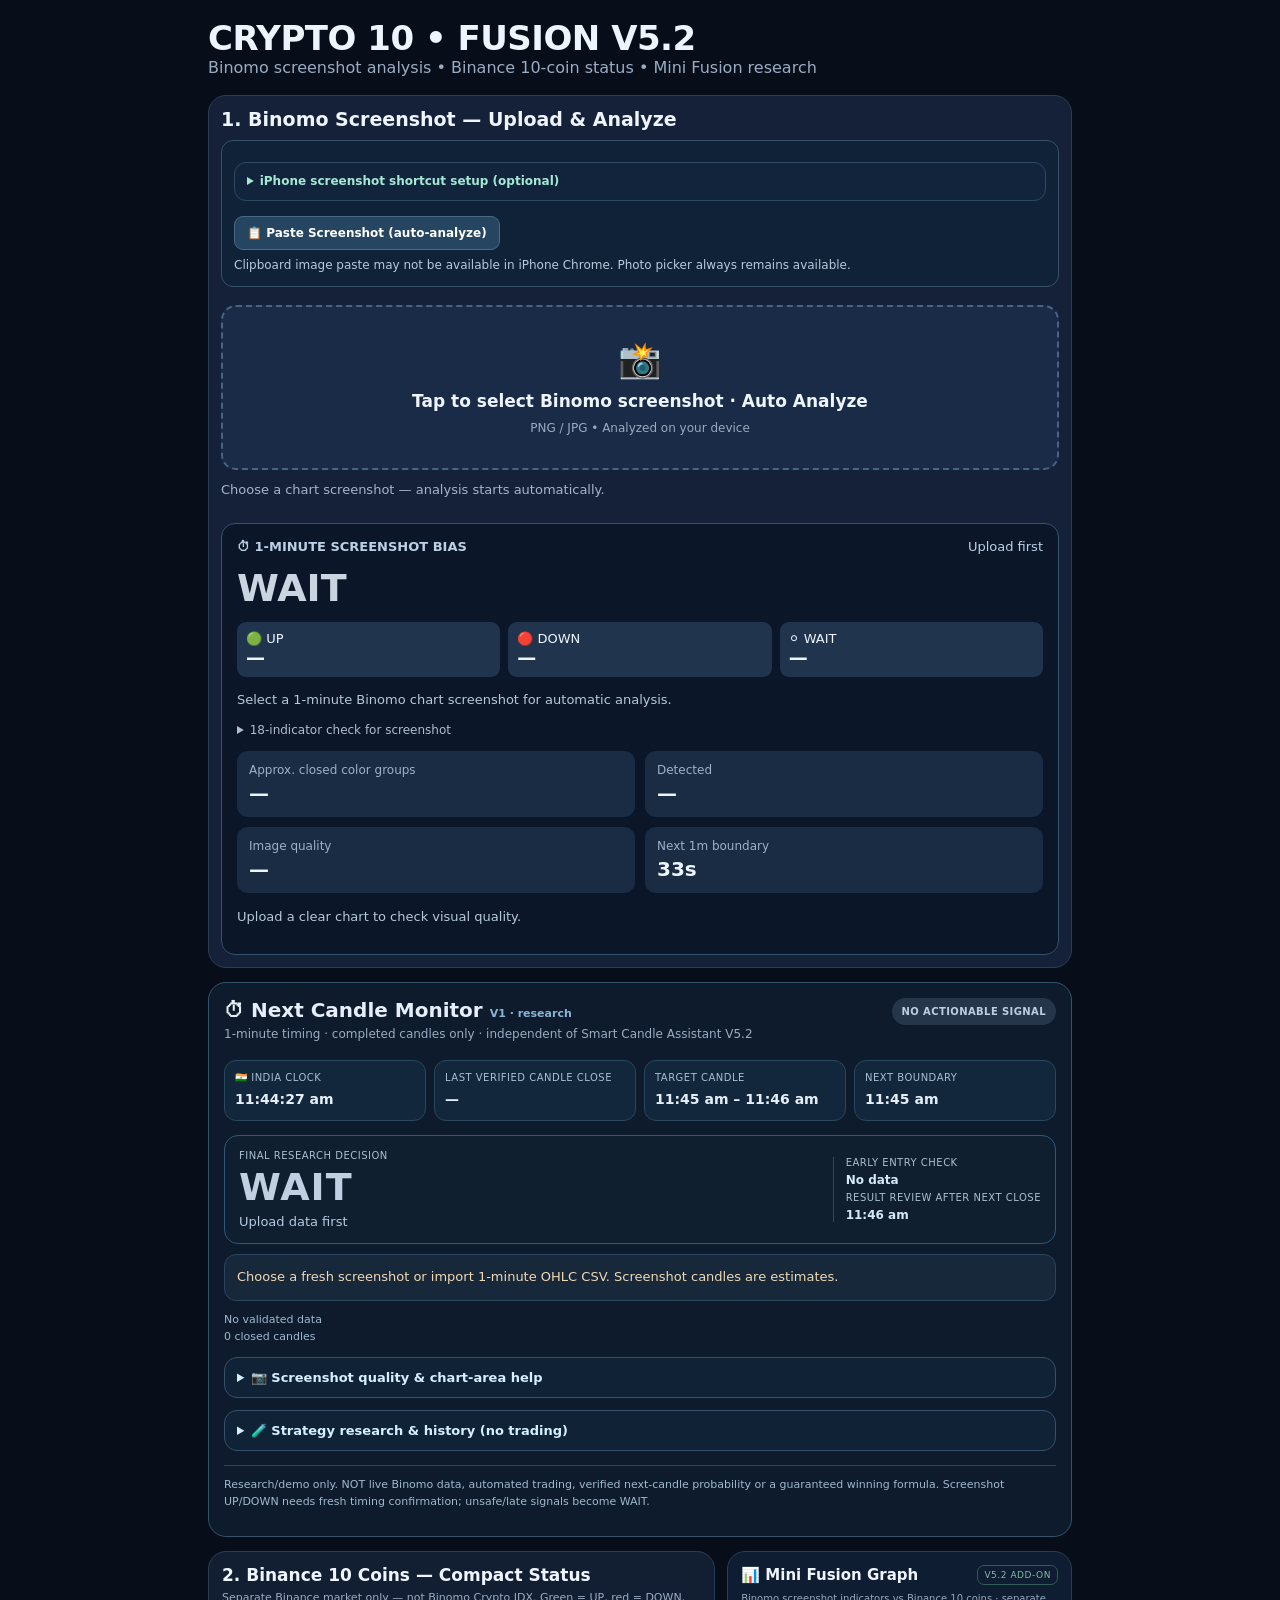
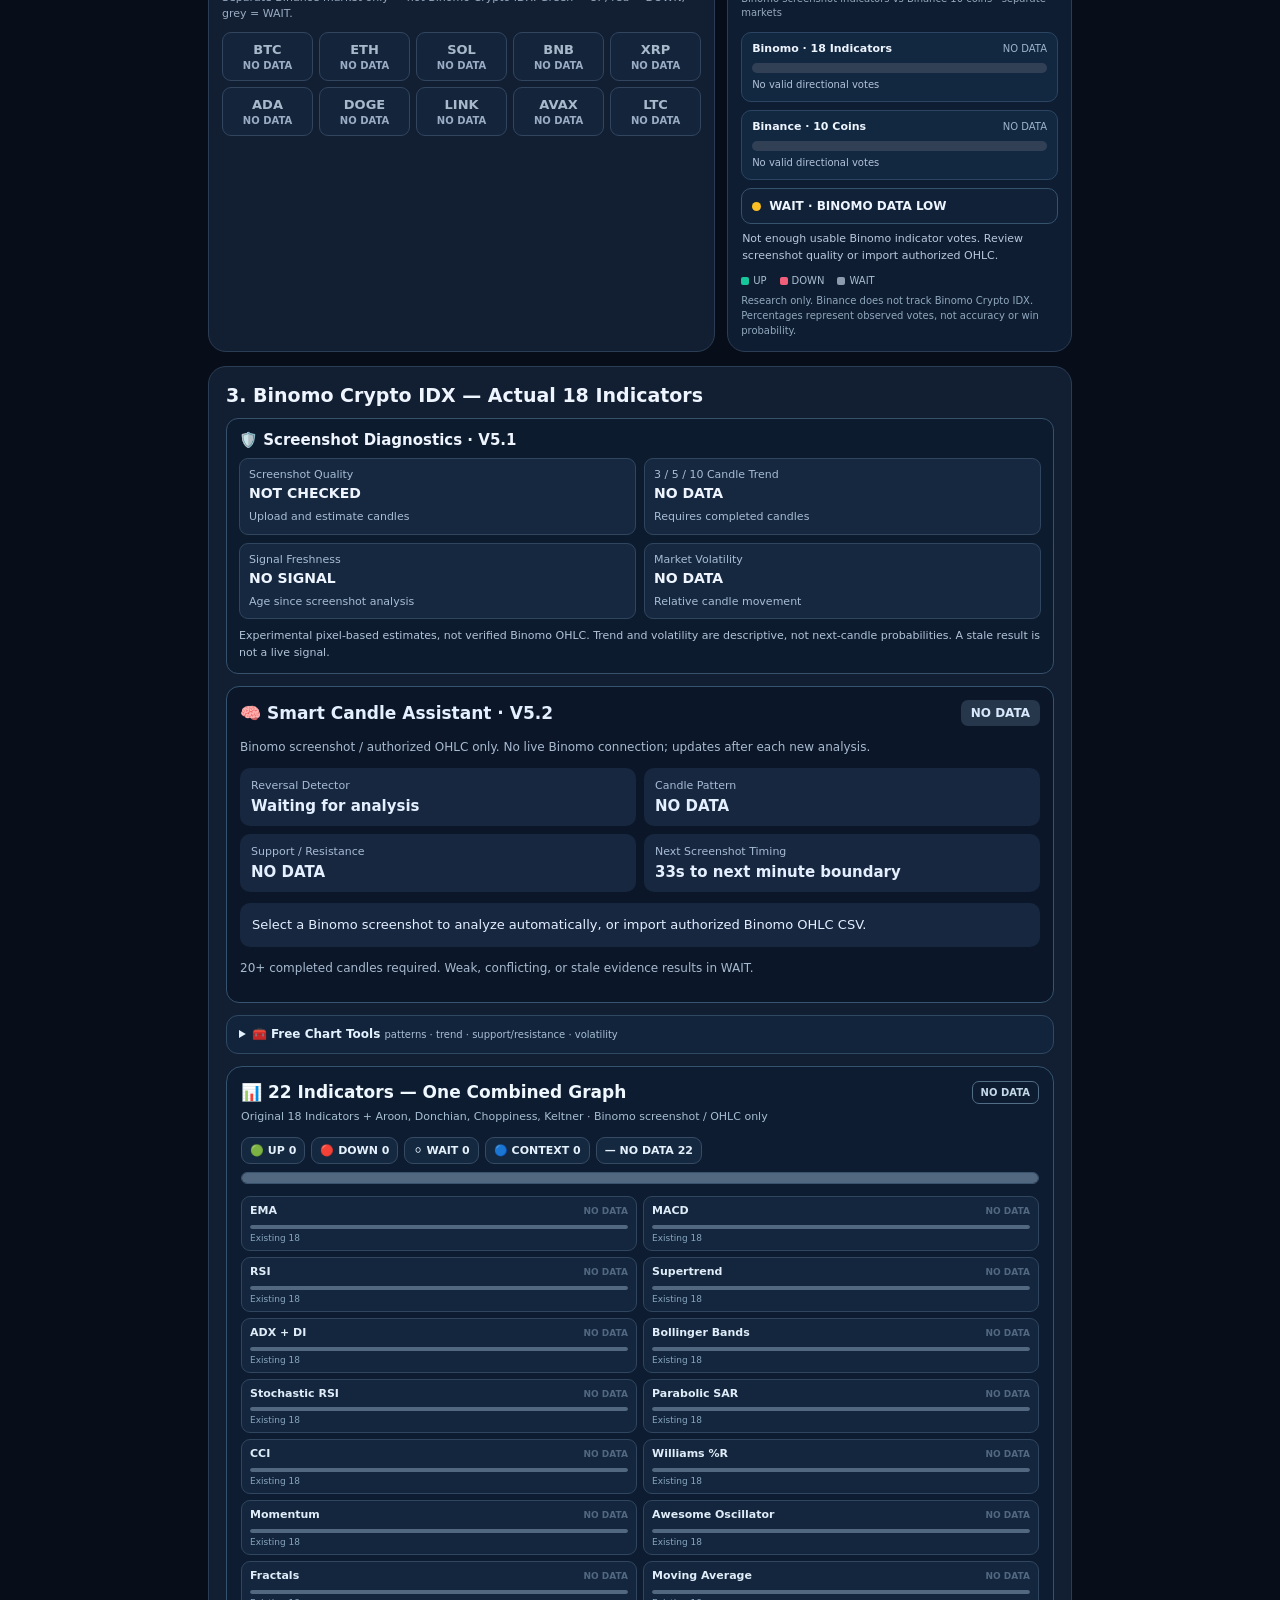
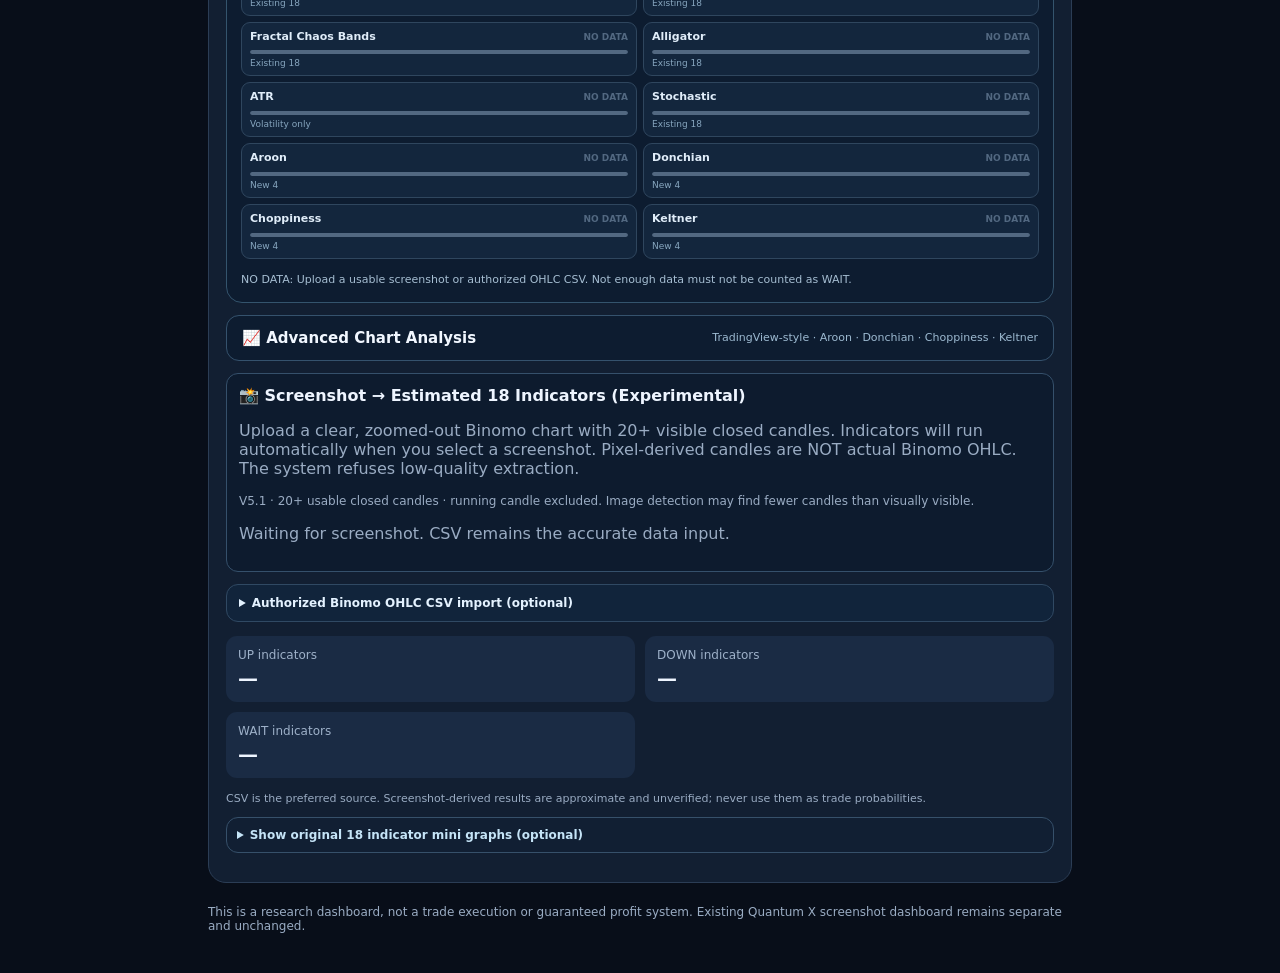
==== commit b0c05c5c: "Add files via upload" ====
--- a/index.html
+++ b/index.html
@@ -1,6 +1,6 @@
 <!DOCTYPE html>
 
-<html lang="en"><head><meta charset="utf-8"/><meta content="width=device-width,initial-scale=1" name="viewport"/><title>Crypto 10 Fusion V5.2 Focused Compact</title><style>
+<html lang="en"><head><meta charset="utf-8"/><meta content="width=device-width,initial-scale=1" name="viewport"/><title>Crypto 10 Fusion Simple V2.5</title><style>
 :root{color-scheme:dark;--bg:#080e1a;--card:#121f32;--border:#2b3d55;--muted:#9aacc3;--green:#18d49b;--red:#ff647a;--yellow:#ffc76d}*{box-sizing:border-box}body{margin:0;background:radial-gradient(circle at 100% 0,#182c4b,var(--bg) 55%);font:14px system-ui,sans-serif;color:#eef5ff}.wrap{max-width:1120px;margin:auto;padding:18px}.head{display:flex;justify-content:space-between;align-items:center;gap:12px;flex-wrap:wrap}h1{font-size:25px;margin:0}h1 span{color:var(--green)}.muted,small{color:var(--muted)}.grid{display:grid;grid-template-columns:1fr 1fr;gap:14px;margin-top:16px}.card{border:1px solid var(--border);background:var(--card);border-radius:16px;padding:18px;min-width:0}h2{font-size:16px;margin:0 0 12px}.stat{font-size:32px;font-weight:800}.green{color:var(--green)}.red{color:var(--red)}.yellow{color:var(--yellow)}.pills{display:flex;gap:8px;flex-wrap:wrap}button,select{background:#253954;border:1px solid #49617c;color:white;border-radius:9px;padding:10px 13px;font:inherit}button{cursor:pointer}button.primary{background:#0eac81;border:0;font-weight:750;color:#061811}.metrics{display:grid;grid-template-columns:repeat(3,1fr);gap:8px}.metric{background:#1b2b42;border-radius:11px;padding:12px}.metric strong{display:block;font-size:20px;margin-top:4px}table{width:100%;border-collapse:collapse}td,th{text-align:left;padding:9px 6px;border-bottom:1px solid #293b52}th{color:var(--muted);font-size:12px}canvas{display:block;width:100%;height:170px;border-radius:10px;background:#0c1728}.note{border:1px solid #66513a;background:#30271e;padding:12px;border-radius:10px;line-height:1.5}.full{grid-column:1/-1}.foot{margin:22px 0;color:var(--muted);font-size:12px}.badge{font-size:12px;background:#24374d;border-radius:20px;padding:7px 11px}#log{white-space:pre-wrap;font-size:12px;color:#a9bfd6;max-height:120px;overflow:auto}@media(max-width:750px){.grid{grid-template-columns:1fr}.metrics{grid-template-columns:repeat(2,1fr)}h1{font-size:20px}.wrap{padding:12px}td,th{font-size:12px;padding:9px 3px}}
 
 /* Simplified V2 mobile-first layout */
@@ -140,62 +140,38 @@
 .combined22-originals>summary{cursor:pointer;color:#c5e4f7;font-size:12px;font-weight:700}
 .combined22-originals #agreement{margin-top:10px}
 @media (max-width:360px){.combined22-grid{grid-template-columns:1fr}}
-</style>
-<style id="v52-focus-compact-style">
-#priorityDeck{display:grid;grid-template-columns:repeat(2,minmax(0,1fr));gap:14px;order:0;width:100%}
-#priorityDeck>.focus-card{margin:0!important;min-width:0}
-#priorityDeck #v50Assistant{padding:14px!important;border-radius:16px!important}
-#priorityDeck #v50Assistant .v50-head h3{font-size:18px}
-#priorityDeck #v50Assistant .v50-grid{gap:8px}
-#priorityDeck #v50Assistant .v50-item{padding:10px;border-radius:12px}
-#priorityDeck #v50Assistant .v50-explain{font-size:12px;line-height:1.45;padding:10px 11px}
-#priorityDeck #v50Assistant .v50-muted{font-size:11px;line-height:1.45}
-#priorityDeck #advancedChartAnalysis{margin:0!important;border-radius:16px}
-#priorityDeck #advancedChartAnalysis>summary{padding:14px 15px}
-#priorityDeck #advancedChartAnalysis[open] .adv-body{padding:10px 10px 12px}
-#priorityDeck #advancedChartAnalysis .adv-desc,#priorityDeck #advancedChartAnalysis .adv-foot{font-size:11px;line-height:1.45}
-#priorityDeck #advancedChartAnalysis .adv-metrics{gap:8px}
-#priorityDeck #advancedChartAnalysis .adv-metrics>div{padding:10px;border-radius:12px}
-#priorityDeck #advancedChartAnalysis .adv-chart-wrap{max-height:220px;overflow:hidden;border-radius:12px}
-#priorityDeck #advancedChartAnalysis canvas{height:210px!important}
-#priorityDeck #advancedChartAnalysis .adv-chart-actions{gap:6px;flex-wrap:wrap}
-#priorityDeck #advancedChartAnalysis .adv-chart-actions button{padding:8px 10px;font-size:12px}
-#priorityDeck #advancedChartAnalysis .adv-chart-actions span{font-size:12px}
-#combined22Panel{order:1}
-#combined22Panel .combined22-header h3{font-size:18px}
-#combined22Panel .combined22-header p{font-size:12px}
-#combined22Panel .combined22-counts{display:grid;grid-template-columns:repeat(3,minmax(0,1fr));gap:8px;margin-top:14px}
-#combined22Panel .combined22-counts span{display:flex;justify-content:center;align-items:center;font-size:13px;font-weight:800;padding:10px 8px;border-radius:12px;background:#13263d}
-#combined22Panel .combined22-grid{display:none!important}
-#combined22Panel .combined22-note{font-size:12px;line-height:1.5}
-#combined22Panel .combined22-simple-word{display:flex;align-items:center;justify-content:space-between;gap:12px;margin-top:12px;background:#13263d;border:1px solid #35506b;border-radius:14px;padding:12px 14px}
-#combined22Panel .combined22-simple-word strong{font-size:28px;line-height:1;font-weight:900}
-#combined22Panel .combined22-simple-word small{display:block;color:#a9bfd3;font-size:11px;margin-top:3px}
-#combined22Panel .combined22-simple-word b{font-size:12px;color:#cfe5f7;background:#0c1728;border:1px solid #35506b;border-radius:999px;padding:7px 10px;white-space:nowrap}
-#combined22Originals{display:none!important}
-#focusedResearchTools{display:none!important}
-#priorityDeck + .combined22 + #advancedChartAnalysis{display:none!important}
-@media(max-width:820px){#priorityDeck{grid-template-columns:1fr}#priorityDeck #advancedChartAnalysis .adv-chart-wrap{max-height:200px}#priorityDeck #advancedChartAnalysis canvas{height:190px!important}}
-</style>
-
-<style id="idx-lens-timeframe-css">
-.idx-lens{margin:12px 0;padding:13px;background:#0b1d2c;border:1px solid #3d627c;border-radius:15px}
-.idx-lens-head{display:flex;gap:8px;justify-content:space-between;flex-wrap:wrap;align-items:center}
-.idx-lens-head>strong{font-size:15px;color:#edfaff}.idx-lens-head span{font-weight:850;font-size:10px;background:#243b4d;color:#d2e5f5;padding:6px 8px;border-radius:9px}
-.idx-lens-controls{display:grid;grid-template-columns:repeat(2,minmax(0,1fr));gap:10px;margin:12px 0}
-.idx-lens-controls label{font-size:11px;color:#a9c5d9;display:flex;flex-direction:column;gap:6px}
-.idx-lens-controls select{font-size:13px;width:100%;background:#142a3d;color:#eef6fe;border:1px solid #426581;padding:9px;border-radius:9px;min-width:0}
-.idx-lens-answer{display:flex;gap:16px;align-items:center;background:#112c41;border-radius:12px;border:1px solid #284f68;padding:12px}
-.idx-lens-answer>strong{font-size:29px;min-width:100px;color:#cbd5e1;letter-spacing:.5px}
-.idx-lens-answer b{font-size:13px;display:block}.idx-lens-answer small{font-size:11px;color:#aac2d7;display:block;margin-top:5px;line-height:1.55}
-.idx-lens-caution{font-size:10px;color:#99b5c8;line-height:1.5;margin:9px 0 0}
-@media(max-width:400px){.idx-lens{padding:10px}.idx-lens-answer{gap:9px}.idx-lens-answer>strong{min-width:79px;font-size:24px}}
-</style></head><body><main class="wrap"><div class="head"><div><h1>CRYPTO 10 • FUSION V5.2</h1><div class="muted">Binomo screenshot analysis • Smart Candle Assistant • Advanced chart analysis</div></div><div class="pills" hidden="" style="display:none!important"><span class="badge" id="status">Not connected</span><button class="primary" id="refresh" type="button">↻ Update Graph</button></div></div><div class="v4-switch" hidden="" style="display:none!important"><label><input checked="" id="simpleMode" type="checkbox"/> Simple Mobile Mode</label><span>Show upload, summary, comparison and compact graphs first</span></div><div class="pills" hidden="" style="display:none!important"><label>Market timeframe <select id="tf"><option value="1m">1 minute</option><option value="3m">3 minutes</option><option value="5m">5 minutes</option></select></label><label>Refresh <select id="interval"><option value="30000">30 seconds</option><option value="60000">60 seconds</option><option value="0">Manual</option></select></label></div><div class="grid"><section class="card full" id="screenshotSection"><h2>1. Binomo Screenshot — Upload &amp; Analyze</h2><div class="shortcut-help"><details class="focused-optional" id="shortcutSetup"><summary>iPhone screenshot shortcut setup (optional)</summary><p>In Binomo, take a screenshot → tap Share → choose <b>Binomo to Dashboard</b>. Shortcut saves the image to Photos and opens this dashboard. Then tap the screenshot upload area, select the newest photo, and Analyze. iOS cannot silently send Binomo app screenshots to this website.</p><ol><li>Open Apple Shortcuts → + → New Shortcut. Name it <b>Binomo to Dashboard</b>.</li><li>Tap shortcut settings → Show in Share Sheet → accept Images.</li><li>Add action <b>Save to Photo Album</b>; input: Shortcut Input.</li><li>Add action <b>URL</b>; enter your published GitHub Pages dashboard address.</li><li>Add action <b>Open URLs</b>; input: URL.</li><li>In Binomo, take screenshot → Photos → Share → Binomo to Dashboard. In Chrome, tap screenshot selector and choose latest photo.</li></ol></details><button class="shortcut-paste" id="pasteShot" type="button">📋 Paste Screenshot (auto-analyze)</button><small id="pasteShotStatus">Clipboard image paste may not be available in iPhone Chrome. Photo picker always remains available.</small></div><div id="idxTimeframeLens" class="idx-lens" aria-label="IDX Lens Timeframe Review">
- <div class="idx-lens-head"><strong>⏱ IDX Lens · Timeframe Check</strong><span id="idxLensStatus">WAIT · NO DATA</span></div>
- <div class="idx-lens-controls"><label>Screenshot chart timeframe<select id="idxChartTf"><option value="1">1 minute</option><option value="2">2 minutes</option><option value="3">3 minutes</option><option value="5">5 minutes</option></select></label><label>Check after<select id="idxTargetTf"><option value="2">2 minutes</option><option value="3">3 minutes</option></select></label></div>
- <div class="idx-lens-answer"><strong id="idxLensDirection">WAIT</strong><div><b id="idxLensTarget">2-minute view</b><small id="idxLensText">Upload the single Binomo chart screenshot below.</small></div></div>
- <p class="idx-lens-caution" id="idxLensCaution">Uses completed candles only and excludes the running candle. This is a research bias versus the last visible completed close, not a guaranteed future price or live Binomo reading.</p>
-</div><div class="shot-upload"><label class="shot-drop" for="shotFile"><span class="shot-camera">📸</span><strong>Tap to select Binomo screenshot · Auto Analyze</strong><small>PNG / JPG • Analyzed on your device</small></label><input accept="image/png,image/jpeg,image/webp" id="shotFile" style="display:none" type="file"/><button class="shot-button" hidden="" id="shotAnalyze" style="display:none!important" type="button">Analyze Screenshot</button><div class="shot-message" id="shotMessage">Choose a chart screenshot — analysis starts automatically.</div><img alt="Selected chart screenshot" id="shotPreview" style="display:none;width:100%;max-height:230px;object-fit:contain;border-radius:12px;margin-top:12px"/><div class="shot-result" id="shotResult" style="display:none"><strong id="shotDirection">WAIT</strong><p id="shotStats"></p></div></div><div class="one-minute-card"><div class="one-minute-top"><b>⏱ 1-MINUTE SCREENSHOT BIAS</b><span id="minuteFresh">Upload first</span></div><div class="minute-direction" id="minuteDirection">WAIT</div><div class="minute-bars"><span>🟢 UP <b id="minuteUp">—</b></span><span>🔴 DOWN <b id="minuteDown">—</b></span><span>⚪ WAIT <b id="minuteWait">—</b></span></div><p id="minuteNote">Select a 1-minute Binomo chart screenshot for automatic analysis.</p><details><summary>18-indicator check for screenshot</summary><p>ADX, Momentum, CCI, Awesome Oscillator, RSI, Fractals, PSAR, Moving Average, MACD, Bollinger Bands, Fractal Chaos Bands, Alligator, ATR, Stochastic, EMA, Supertrend, Stochastic RSI and Williams %R require candle OHLC data and cannot be calculated reliably from this screenshot. The 18-indicator panel requires verified Binomo OHLC CSV input.</p></details><div class="v4-quick"><div><small>Approx. closed color groups</small><strong id="closedCandles">—</strong></div><div><small>Detected</small><strong id="detectedCount">—</strong></div><div><small>Image quality</small><strong id="qualityState">—</strong></div><div><small>Next 1m boundary</small><strong id="countdown">—</strong></div></div><p class="muted" id="qualityWarning">Upload a clear chart to check visual quality.</p></div></section><div class="mini-fusion-dock"><section class="card full graph-card" id="tenGraphPanel"><h2>2. Binance 10 Coins — Compact Status</h2>
+</style><style>
+.nc-panel{background:#0d1b2c!important;border:1px solid #31546a!important;padding:15px!important;min-width:0;color:#e6eff9}
+.nc-title{display:flex;justify-content:space-between;gap:10px;align-items:start;flex-wrap:wrap}.nc-title h2{margin:0;font-size:20px}.nc-title p{font-size:12px;margin:5px 0}.nc-v{font-size:11px;color:#89b5d3}.nc-topbadge{background:#26364a;color:#bbcee0;border-radius:18px;padding:8px 10px;font-size:10px;font-weight:800;max-width:170px;text-align:center;letter-spacing:.4px}
+.nc-clocks{display:grid;grid-template-columns:repeat(4,minmax(0,1fr));gap:8px;margin:14px 0}.nc-clocks>div{background:#13273c;border:1px solid #29475f;border-radius:12px;padding:11px 10px;min-width:0;display:flex;flex-direction:column;gap:7px}.nc-clocks small,.nc-signal small{font-size:10px;letter-spacing:.5px;color:#a9bfd2;text-transform:uppercase}.nc-clocks b{font-size:14px;overflow-wrap:anywhere;font-variant-numeric:tabular-nums;line-height:1.3}
+.nc-signal{display:flex;align-items:center;justify-content:space-between;gap:12px;background:#101f30;border:1px solid #305777;border-radius:14px;padding:14px}.nc-signal>div:first-child{display:flex;flex-direction:column;gap:7px;min-width:0}.nc-decision{font-size:38px;line-height:1.05;letter-spacing:1px;color:#d3e0ed}.nc-signal span{color:#b4cbe1;font-size:13px}.nc-right{border-left:1px solid #2e485c;padding-left:12px;min-width:125px;display:flex;flex-direction:column;gap:5px}.nc-right b{font-size:12px;color:#d4eafa}.nc-reason{padding:12px;background:#18283b;border:1px solid #2b455e;border-radius:12px;font-size:13px;color:#f0d9b3;line-height:1.6;margin:10px 0}.nc-caption,.nc-footer{color:#9fb9cf;font-size:11px;line-height:1.55}.nc-footer{border-top:1px solid #2c435a;padding-top:10px;margin-top:14px}
+.nc-controls{margin:12px 0;border:1px solid #34506b;background:#102235;border-radius:13px;padding:12px}.nc-controls summary{cursor:pointer;font-size:13px;font-weight:750;color:#d5efff}.nc-controls[open] summary{margin-bottom:12px}.nc-controlrow{display:flex;gap:8px;align-items:center;flex-wrap:wrap}.nc-controlrow label{font-size:12px;color:#b6c8da}.nc-controlrow select,.nc-controlrow button,.nc-journal-tools button{padding:10px 12px;border-radius:9px;background:#20364d;border:1px solid #3b5871;color:#e4f2ff;font-size:12px}.nc-controlrow select{max-width:100%}.nc-check{display:flex;align-items:flex-start;gap:8px;margin:12px 0;font-size:12px;color:#b8cfdf;line-height:1.5}.nc-check input{margin-top:3px;flex-shrink:0}.nc-controls p{font-size:11px;line-height:1.6}.nc-journal-tools{display:flex;flex-wrap:wrap;gap:7px}.nc-journal-line{border-top:1px solid #33465a;padding:9px 0;display:grid;grid-template-columns:1fr auto;gap:3px}.nc-journal-line small{color:#aebdcf;grid-column:1}.nc-journal-actions{grid-column:2;grid-row:1/span 2;display:flex;align-items:center;gap:4px}.nc-journal-actions button{border:1px solid #3d586f;background:#142c43;color:#bcd0de;border-radius:7px;padding:6px;font-size:10px}.nc-journal-actions button.nc-active{background:#1e5b5b;color:white}.nc-controls #ncJournalStats{font-size:12px;margin:12px 0;color:#d1e5f2}
+@media(max-width:580px){.nc-clocks{grid-template-columns:repeat(2,minmax(0,1fr));gap:7px}.nc-clocks b{font-size:13px}.nc-panel{padding:12px!important}.nc-signal{align-items:stretch}.nc-decision{font-size:34px}.nc-right{min-width:115px}.nc-title h2{font-size:18px}.nc-controlrow{align-items:stretch}.nc-controlrow select{width:100%}}
+</style></head><body><main class="wrap"><div class="head"><div><h1>CRYPTO 10 • FUSION V5.2 </h1><div class="muted">Binomo screenshot analysis • Binance 10-coin status • Mini Fusion research</div></div><div class="pills" hidden="" style="display:none!important"><span class="badge" id="status">Not connected</span><button class="primary" id="refresh" type="button">↻ Update Graph</button></div></div><div class="v4-switch" hidden="" style="display:none!important"><label><input checked="" id="simpleMode" type="checkbox"/> Simple Mobile Mode</label><span>Show upload, summary, comparison and compact graphs first</span></div><div class="pills" hidden="" style="display:none!important"><label>Market timeframe <select id="tf"><option value="1m">1 minute</option><option value="3m">3 minutes</option><option value="5m">5 minutes</option></select></label><label>Refresh <select id="interval"><option value="30000">30 seconds</option><option value="60000">60 seconds</option><option value="0">Manual</option></select></label></div><div class="grid"><section class="card full" id="screenshotSection"><h2>1. Binomo Screenshot — Upload &amp; Analyze</h2><div class="shortcut-help"><details class="focused-optional" id="shortcutSetup"><summary>iPhone screenshot shortcut setup (optional)</summary><p>In Binomo, take a screenshot → tap Share → choose <b>Binomo to Dashboard</b>. Shortcut saves the image to Photos and opens this dashboard. Then tap the screenshot upload area, select the newest photo, and Analyze. iOS cannot silently send Binomo app screenshots to this website.</p><ol><li>Open Apple Shortcuts → + → New Shortcut. Name it <b>Binomo to Dashboard</b>.</li><li>Tap shortcut settings → Show in Share Sheet → accept Images.</li><li>Add action <b>Save to Photo Album</b>; input: Shortcut Input.</li><li>Add action <b>URL</b>; enter your published GitHub Pages dashboard address.</li><li>Add action <b>Open URLs</b>; input: URL.</li><li>In Binomo, take screenshot → Photos → Share → Binomo to Dashboard. In Chrome, tap screenshot selector and choose latest photo.</li></ol></details><button class="shortcut-paste" id="pasteShot" type="button">📋 Paste Screenshot (auto-analyze)</button><small id="pasteShotStatus">Clipboard image paste may not be available in iPhone Chrome. Photo picker always remains available.</small></div><div class="shot-upload"><label class="shot-drop" for="shotFile"><span class="shot-camera">📸</span><strong>Tap to select Binomo screenshot · Auto Analyze</strong><small>PNG / JPG • Analyzed on your device</small></label><input accept="image/png,image/jpeg,image/webp" id="shotFile" style="display:none" type="file"/><button class="shot-button" hidden="" id="shotAnalyze" style="display:none!important" type="button">Analyze Screenshot</button><div class="shot-message" id="shotMessage">Choose a chart screenshot — analysis starts automatically.</div><img alt="Selected chart screenshot" id="shotPreview" style="display:none;width:100%;max-height:230px;object-fit:contain;border-radius:12px;margin-top:12px"/><div class="shot-result" id="shotResult" style="display:none"><strong id="shotDirection">WAIT</strong><p id="shotStats"></p></div></div><div class="one-minute-card"><div class="one-minute-top"><b>⏱ 1-MINUTE SCREENSHOT BIAS</b><span id="minuteFresh">Upload first</span></div><div class="minute-direction" id="minuteDirection">WAIT</div><div class="minute-bars"><span>🟢 UP <b id="minuteUp">—</b></span><span>🔴 DOWN <b id="minuteDown">—</b></span><span>⚪ WAIT <b id="minuteWait">—</b></span></div><p id="minuteNote">Select a 1-minute Binomo chart screenshot for automatic analysis.</p><details><summary>18-indicator check for screenshot</summary><p>ADX, Momentum, CCI, Awesome Oscillator, RSI, Fractals, PSAR, Moving Average, MACD, Bollinger Bands, Fractal Chaos Bands, Alligator, ATR, Stochastic, EMA, Supertrend, Stochastic RSI and Williams %R require candle OHLC data and cannot be calculated reliably from this screenshot. The 18-indicator panel requires verified Binomo OHLC CSV input.</p></details><div class="v4-quick"><div><small>Approx. closed color groups</small><strong id="closedCandles">—</strong></div><div><small>Detected</small><strong id="detectedCount">—</strong></div><div><small>Image quality</small><strong id="qualityState">—</strong></div><div><small>Next 1m boundary</small><strong id="countdown">—</strong></div></div><p class="muted" id="qualityWarning">Upload a clear chart to check visual quality.</p></div></section><section class="card full nc-panel" id="ncPanel" aria-label="Next Candle Research Monitor">
+<div class="nc-title"><div><h2>⏱ Next Candle Monitor <span class="nc-v">V1 · research</span></h2><p class="muted">1-minute timing · completed candles only · independent of Smart Candle Assistant V5.2</p></div><span class="nc-topbadge" id="ncBadge">NO ACTIONABLE SIGNAL</span></div>
+<div class="nc-clocks">
+<div><small>🇮🇳 India clock</small><b id="ncClock">—</b></div>
+<div><small>Last verified candle close</small><b id="ncLastClose">—</b></div>
+<div><small>Target candle</small><b id="ncTarget">—</b></div>
+<div><small>Next boundary</small><b id="ncNextBoundary">—</b></div>
+</div>
+<div class="nc-signal"><div><small>FINAL RESEARCH DECISION</small><strong id="ncDirection" class="nc-decision wait">WAIT</strong><span id="ncHeadline">Upload data first</span></div><div class="nc-right"><small>EARLY ENTRY CHECK</small><b id="ncEntryWindow">No data</b><small>Result review after next close</small><b id="ncResultClock">—</b></div></div>
+<p class="nc-reason" id="ncReason">Waiting for a usable chart or OHLC file.</p>
+<div class="nc-caption" id="ncData">No validated candles</div><div class="nc-caption" id="ncCount">0 closed candles</div>
+<details class="nc-controls"><summary>📷 Screenshot quality & chart-area help</summary>
+<div class="nc-controlrow"><label for="ncCrop">Chart area preset</label><select id="ncCrop"><option value="auto">Auto scan (recommended)</option><option value="standard">Standard chart</option><option value="upper">Upper chart</option><option value="middle">Middle chart</option><option value="tight">Tight chart crop</option></select><button id="ncRetry" type="button">↻ Recheck image</button></div>
+<label class="nc-check"><input id="ncFreshConfirm" type="checkbox"/> I confirm this image shows the current 1-minute chart just after the minute boundary (not an old screenshot)</label>
+<p id="ncCaptureInfo" class="muted">Screenshot capture clock not yet checked.</p>
+<p class="muted">If reader shows DATA ERROR: crop in Photos to include 25–40 visible coloured candles and exclude the price controls/indicator panels. Pixel values are estimates, not actual quoted prices.</p>
+<p id="ncDataError" class="muted"></p>
+</details>
+<details class="nc-controls"><summary>🧪 Strategy research &amp; history (no trading)</summary>
+<div class="nc-journal-tools"><button id="ncBacktestBtn" type="button">Backtest imported 1m CSV</button><button id="ncExport" type="button">Export journal CSV</button><button id="ncClear" type="button">Clear journal</button></div>
+<p id="ncBacktest" class="muted">CSV backtest will only evaluate completed timestamped 1-minute candles. Past results do not predict future performance.</p>
+<div id="ncJournalStats">No results yet</div><div id="ncJournalList"></div><p id="ncJournalNote" class="muted">UP/DOWN research signals log to this device. Use WIN/LOSS/TIE buttons for actual outcomes, or import later matching CSV for automatic grading.</p>
+</details>
+<p class="nc-footer">Research/demo only. NOT live Binomo data, automated trading, verified next-candle probability or a guaranteed winning formula. Screenshot UP/DOWN needs fresh timing confirmation; unsafe/late signals become WAIT.</p>
+</section><div class="mini-fusion-dock"><section class="card full graph-card" id="tenGraphPanel"><h2>2. Binance 10 Coins — Compact Status</h2>
 <p class="muted">Separate Binance market only — not Binomo Crypto IDX. Green = UP, red = DOWN, grey = WAIT.</p><div class="coin-status-board" id="coinStatusBoard">Loading Binance coin status…</div><canvas hidden="" id="tenGraph" style="display:none!important"></canvas><div hidden="" id="tenLegend" style="display:none!important"></div><div hidden="" id="tenGraphInfo" style="display:none!important"></div><button hidden="" id="viewCandles" style="display:none!important"></button><button hidden="" id="viewLines" style="display:none!important"></button><span hidden="" id="chartViewLabel" style="display:none!important"></span></section><aside aria-label="Mini Fusion Research Comparison" class="card mini-fusion-card" id="miniFusionPanel">
 <div class="mini-fusion-head"><h2>📊 Mini Fusion Graph</h2><span class="mini-tag">V5.2 ADD-ON</span></div>
 <p class="mini-fusion-sub">Binomo screenshot indicators vs Binance 10 coins · separate markets</p>
@@ -238,7 +214,7 @@
     <div><h3>📊 22 Indicators — One Combined Graph</h3><p>Original 18 Indicators + Aroon, Donchian, Choppiness, Keltner · Binomo screenshot / OHLC only</p></div>
     <span class="combined22-chip" id="combined22DataChip">NO DATA</span>
   </div>
-  <div class="combined22-simple-word" id="combined22SimpleWord"><div><strong id="combined22MainWord">WAIT</strong><small id="combined22MainSub">Upload a screenshot to generate the combined 22-indicator direction summary.</small></div><b id="combined22Availability">0/22 ready</b></div><div class="combined22-counts" id="combined22Counts" aria-live="polite"><span>🟢 UP 0</span><span>🔴 DOWN 0</span><span>⚪ WAIT 0</span></div>
+  <div class="combined22-counts" id="combined22Counts" aria-live="polite"><span>🟢 UP 0</span><span>🔴 DOWN 0</span><span>⚪ WAIT 0</span><span>🔵 CONTEXT 0</span><span>— NO DATA 22</span></div>
   <div class="combined22-meter" id="combined22Meter" role="img" aria-label="22 indicators overview; awaiting screenshot"><span style="width:100%;background:#40516a"></span></div>
   <div class="combined22-grid" id="combined22Grid" aria-live="polite"><p class="combined22-loading">Upload a Binomo screenshot. All 22 indicators will appear together in one graph.</p></div>
   <p class="combined22-note" id="combined22Note">No screenshot analyzed yet. ATR and Choppiness describe volatility / trend regime, not UP or DOWN direction. Screenshot OHLC is estimated, not verified Binomo data.</p>
@@ -336,132 +312,4 @@
  const update=()=>{for(const [src,out] of maps){const s=document.getElementById(src),t=document.getElementById(out);if(s&&t){const val=(s.textContent||'').trim();if(t.textContent!==(val||'NO DATA'))t.textContent=val||'NO DATA';}}};
  for(const [src] of maps){const node=document.getElementById(src);if(node)new MutationObserver(update).observe(node,{childList:true,subtree:true,characterData:true});}
  update();
-})();</script><script src="advanced-chart-tools.js?v=52-advanced-chart-20261112"></script><script src="combined-22-indicators.js?v=22-20261112"></script>
-<script id="v52-focus-compact-script">
-(()=>{
- const $=id=>document.getElementById(id);
- const parseCount=(id)=>{const t=($(id)?.textContent||'').trim(); const m=t.match(/-?\d+/); return m?Math.max(0,parseInt(m[0],10)):0;};
- const classify=(value)=>{
-   const t=(value||'').toUpperCase().trim();
-   if(!t || t==='NO DATA' || t.includes('NEEDS') || t.includes('UPLOAD') || t.includes('WAITING')) return null;
-   if(t.includes('UP TREND') || t.includes('BULL') || t.startsWith('UP') || t.includes('ABOVE CHANNEL') || t.includes('BREAKOUT UP')) return 'UP';
-   if(t.includes('DOWN TREND') || t.includes('BEAR') || t.startsWith('DOWN') || t.includes('BELOW CHANNEL') || t.includes('BREAKDOWN')) return 'DOWN';
-   if(t.includes('RANGE') || t.includes('CHANNEL') || t.includes('MIXED') || t.includes('SIDEWAYS') || t.includes('NEUTRAL')) return 'WAIT';
-   return null;
- };
- const color={UP:'#18d49b',DOWN:'#ff647a',WAIT:'#cbd5e1'};
- function movePrioritySections(){
-   const shot=$('screenshotSection'), assistant=$('v50Assistant'), adv=$('advancedChartAnalysis');
-   if(!shot||!assistant||!adv) return;
-   let deck=$('priorityDeck');
-   if(!deck){
-     deck=document.createElement('div');
-     deck.id='priorityDeck';
-     deck.className='full';
-     shot.insertAdjacentElement('afterend',deck);
-   }
-   assistant.classList.add('focus-card');
-   adv.classList.add('focus-card');
-   deck.appendChild(assistant);
-   deck.appendChild(adv);
-   adv.open=true;
- }
- function updateCombined22Simple(){
-   const up18=parseCount('indUp'), down18=parseCount('indDown'), wait18=parseCount('indWait');
-   const advStates=[classify($('advAroon')?.textContent),classify($('advDonchian')?.textContent),classify($('advChop')?.textContent),classify($('advKeltner')?.textContent)];
-   const counts={UP:up18,DOWN:down18,WAIT:wait18};
-   advStates.forEach(s=>{ if(s) counts[s]=(counts[s]||0)+1; });
-   const available=counts.UP+counts.DOWN+counts.WAIT;
-   const total=22;
-   const countsNode=$('combined22Counts');
-   if(countsNode){
-     countsNode.innerHTML=`<span>🟢 UP ${counts.UP}</span><span>🔴 DOWN ${counts.DOWN}</span><span>⚪ WAIT ${counts.WAIT}</span>`;
-   }
-   const meter=$('combined22Meter');
-   if(meter){
-     const pct=(n)=> available? ((n/available)*100).toFixed(2):0;
-     meter.innerHTML=`<span style="width:${pct(counts.UP)}%;background:${color.UP}"></span><span style="width:${pct(counts.DOWN)}%;background:${color.DOWN}"></span><span style="width:${pct(counts.WAIT)}%;background:${color.WAIT}"></span>`;
-     meter.setAttribute('aria-label',`Combined 22 indicators summary. UP ${counts.UP}, DOWN ${counts.DOWN}, WAIT ${counts.WAIT}.`);
-   }
-   const chip=$('combined22DataChip');
-   if(chip) chip.textContent=`${Math.min(available,total)}/${total} INDICATORS`;
-   const availability=$('combined22Availability');
-   if(availability) availability.textContent=`${Math.min(available,total)}/${total} ready`;
-   let word='WAIT';
-   if(available){
-     const max=Math.max(counts.UP,counts.DOWN,counts.WAIT);
-     const leaders=Object.entries(counts).filter(([,v])=>v===max).map(([k])=>k);
-     word=leaders.length===1?leaders[0]:'WAIT';
-   }
-   const main=$('combined22MainWord');
-   if(main){ main.textContent=word; main.style.color=color[word]||'#cbd5e1'; }
-   const sub=$('combined22MainSub');
-   if(sub){
-     sub.textContent = available
-       ? `18 existing indicators + 4 advanced indicators combined into one simple ${word} summary.`
-       : 'Upload a screenshot to generate the combined 22-indicator direction summary.';
-   }
-   const note=$('combined22Note');
-   if(note){
-     note.textContent = available
-       ? 'This section now shows only the final UP / DOWN / WAIT summary for all 22 indicators. Detailed per-indicator boxes are hidden to keep the dashboard simple.'
-       : 'No screenshot analyzed yet. Upload a Binomo screenshot to see the combined UP / DOWN / WAIT result for all 22 indicators.';
-   }
- }
- function observeTargets(){
-   const targets=['indUp','indDown','indWait','advAroon','advDonchian','advChop','advKeltner'];
-   targets.forEach(id=>{const el=$(id); if(el){new MutationObserver(updateCombined22Simple).observe(el,{childList:true,subtree:true,characterData:true});}});
- }
- const start=()=>{movePrioritySections(); updateCombined22Simple(); observeTargets();};
- if(document.readyState==='loading') document.addEventListener('DOMContentLoaded',start); else start();
-})();
-</script>
-
-<script id="idx-lens-timeframe-script">(()=>{'use strict';
- const el=id=>document.getElementById(id);
- let snapshot=null;
- let selectionChanged=false;
- const colors={UP:'#18d49b',DOWN:'#ff647a',WAIT:'#d0dbe9'};
- const set=(id,msg)=>{const n=el(id);if(n)n.textContent=msg;};
- const num=(x)=>{const y=Number(x);return Number.isFinite(y)?y:NaN;};
- function state(word,status,info){
-   set('idxLensDirection',word);set('idxLensStatus',status);set('idxLensText',info);
-   if(el('idxLensDirection'))el('idxLensDirection').style.color=colors[word];
-   set('idxLensTarget',`${el('idxTargetTf')?.value||2}-minute view`);
- }
- function ema(data,n){const k=2/(n+1);let e=data[0];for(let i=1;i<data.length;i++)e=k*data[i]+(1-k)*e;return e;}
- function review(){
-   const chartM=Number(el('idxChartTf')?.value||1),targetM=Number(el('idxTargetTf')?.value||2);
-   const label=`${chartM}m chart · ${targetM}m check`;
-   if(!snapshot || !snapshot.rows || !snapshot.rows.length){state('WAIT','WAIT · NO DATA','Upload the single Binomo chart screenshot below.');return;}
-   const rows=snapshot.rows;
-   if(rows.length<20){state('WAIT','WAIT · LIMITED',`${label}: only ${rows.length} completed candles; at least 20 required.`);return;}
-   if(chartM>targetM){state('WAIT','WAIT · TIMEFRAME',`${label}: the chart candle interval is longer than the target. Use a 1m chart for 2m/3m checks.`);return;}
-   // Relative geometry only; pixel derived screenshot prices are not exact market OHLC.
-   const recent=rows.slice(-Math.min(rows.length,30));
-   const closes=recent.map(r=>num(r.close));
-   if(closes.some(n=>!Number.isFinite(n))){state('WAIT','WAIT · DATA ERROR','Could not read closed candle levels.');return;}
-   const range=recent.map(r=>num(r.high)-num(r.low)).filter(x=>Number.isFinite(x)&&x>0);
-   if(range.length<12){state('WAIT','WAIT · DATA ERROR','Not enough valid completed candle ranges.');return;}
-   const avg=range.slice(-14).reduce((a,b)=>a+b,0)/Math.min(14,range.length);
-   const last=closes[closes.length-1];
-   const fast=ema(closes,5),slow=ema(closes,12);
-   const m3=last-closes[closes.length-4],m6=last-closes[closes.length-7];
-   const threshold=Math.max(avg*.18, 0.00001);
-   const votes=[m3>threshold?1:m3< -threshold?-1:0,m6>threshold*1.3?1:m6< -threshold*1.3?-1:0,fast-slow>threshold*.45?1:fast-slow< -threshold*.45?-1:0];
-   const up=votes.filter(v=>v===1).length,down=votes.filter(v=>v===-1).length;
-   // Conservative gating; 1m and 2m/3m horizons are not reliably predicted by screenshots.
-   const word=up===3?'UP':down===3?'DOWN':'WAIT';
-   const source=snapshot.source==='csv'?'authorized OHLC CSV':'screenshot-estimated candles';
-   const detail=word==='WAIT'?'Trend evidence is mixed or insufficient.':'Completed-candle momentum and EMA direction agree.';
-   const info=`${label} · ${rows.length} closed candles · ${detail} Based on ${source}, not live price. Recheck with a fresh screenshot at the chosen time.`;
-   state(word,`${word} · ${label}`,info);
- }
- window.addEventListener('fusion:binomo-candles',event=>{
-   const d=event.detail||{};
-   snapshot={rows:Array.isArray(d.rows)?d.rows:[],source:d.source||'none',at:d.at||Date.now()};
-   review();
- });
- for(const id of ['idxChartTf','idxTargetTf'])el(id)?.addEventListener('change',review);
- state('WAIT','WAIT · NO DATA','Upload the single Binomo chart screenshot below.');
-})();</script></body></html>
+})();</script><script src="advanced-chart-tools.js?v=52-advanced-chart-20261112"></script><script src="combined-22-indicators.js?v=22-20261112"></script><script src="next-candle-engine.js?v=20261113-1"></script></body></html>
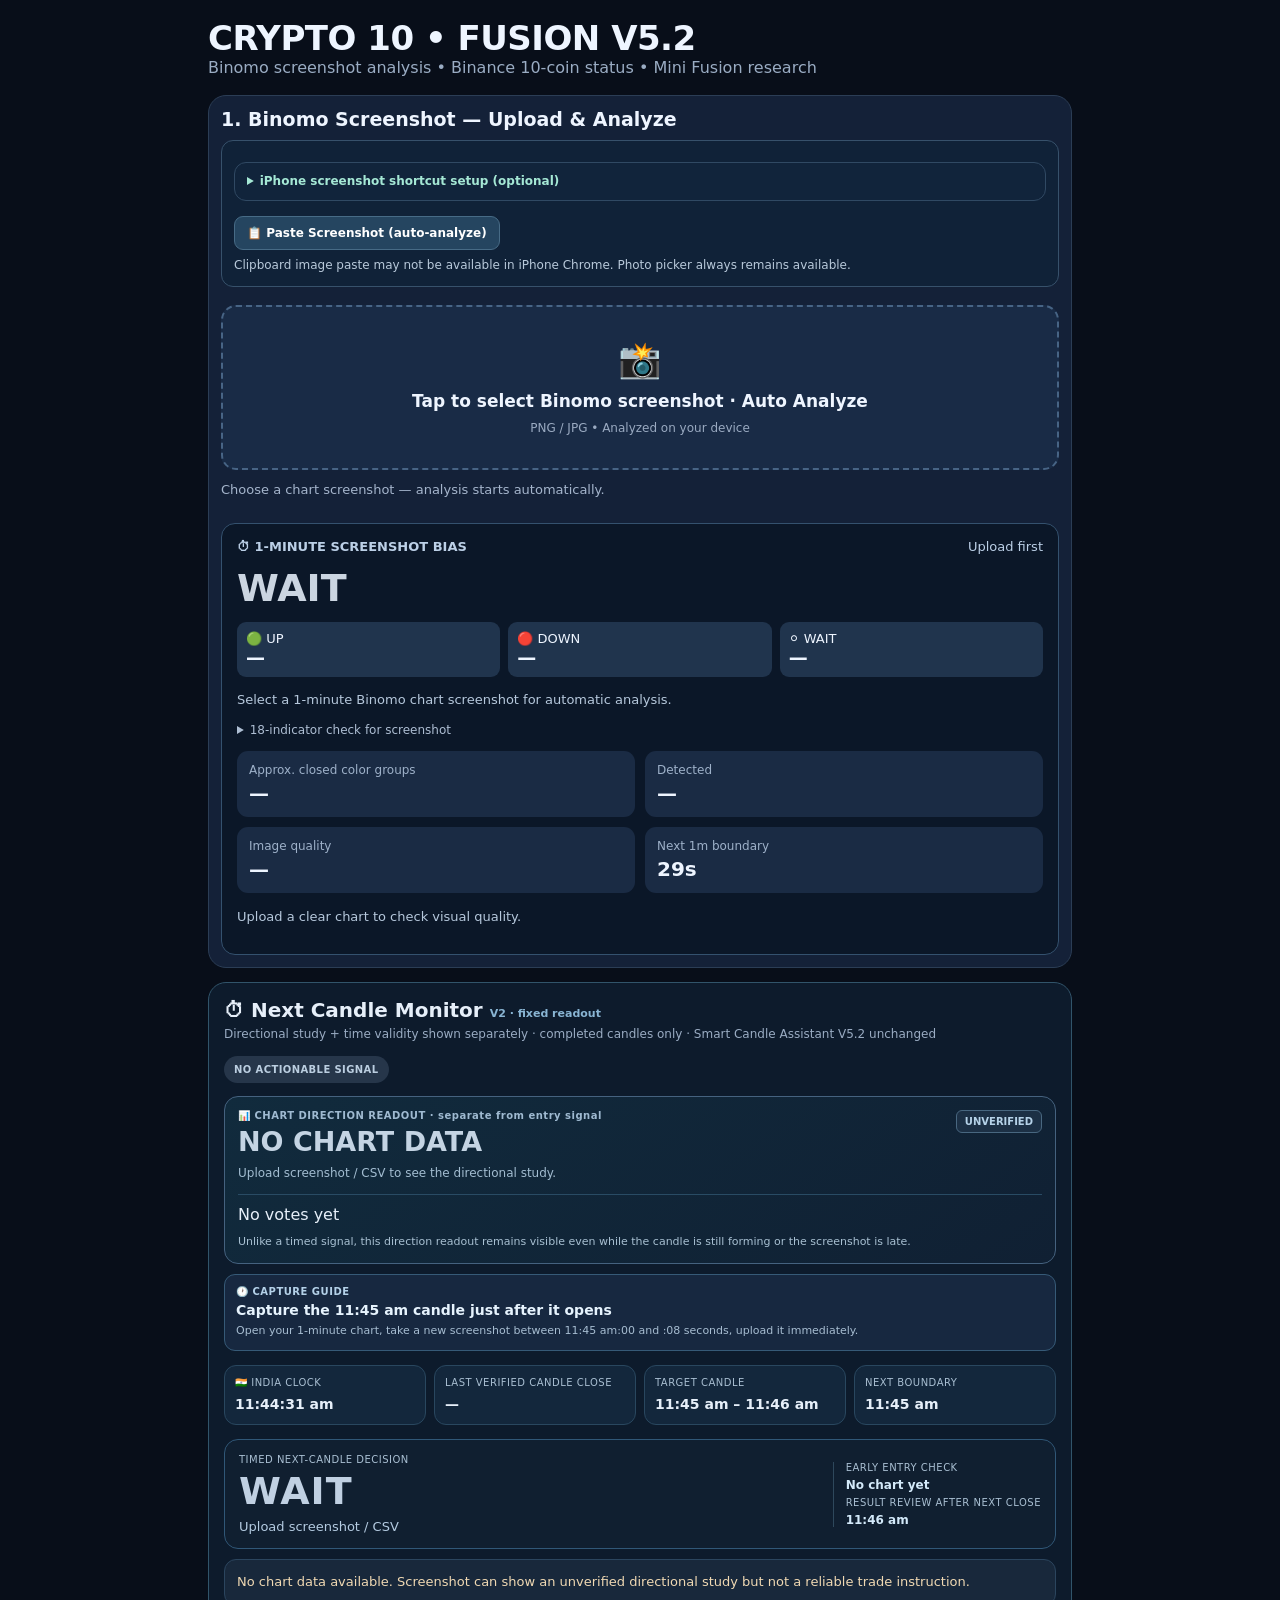
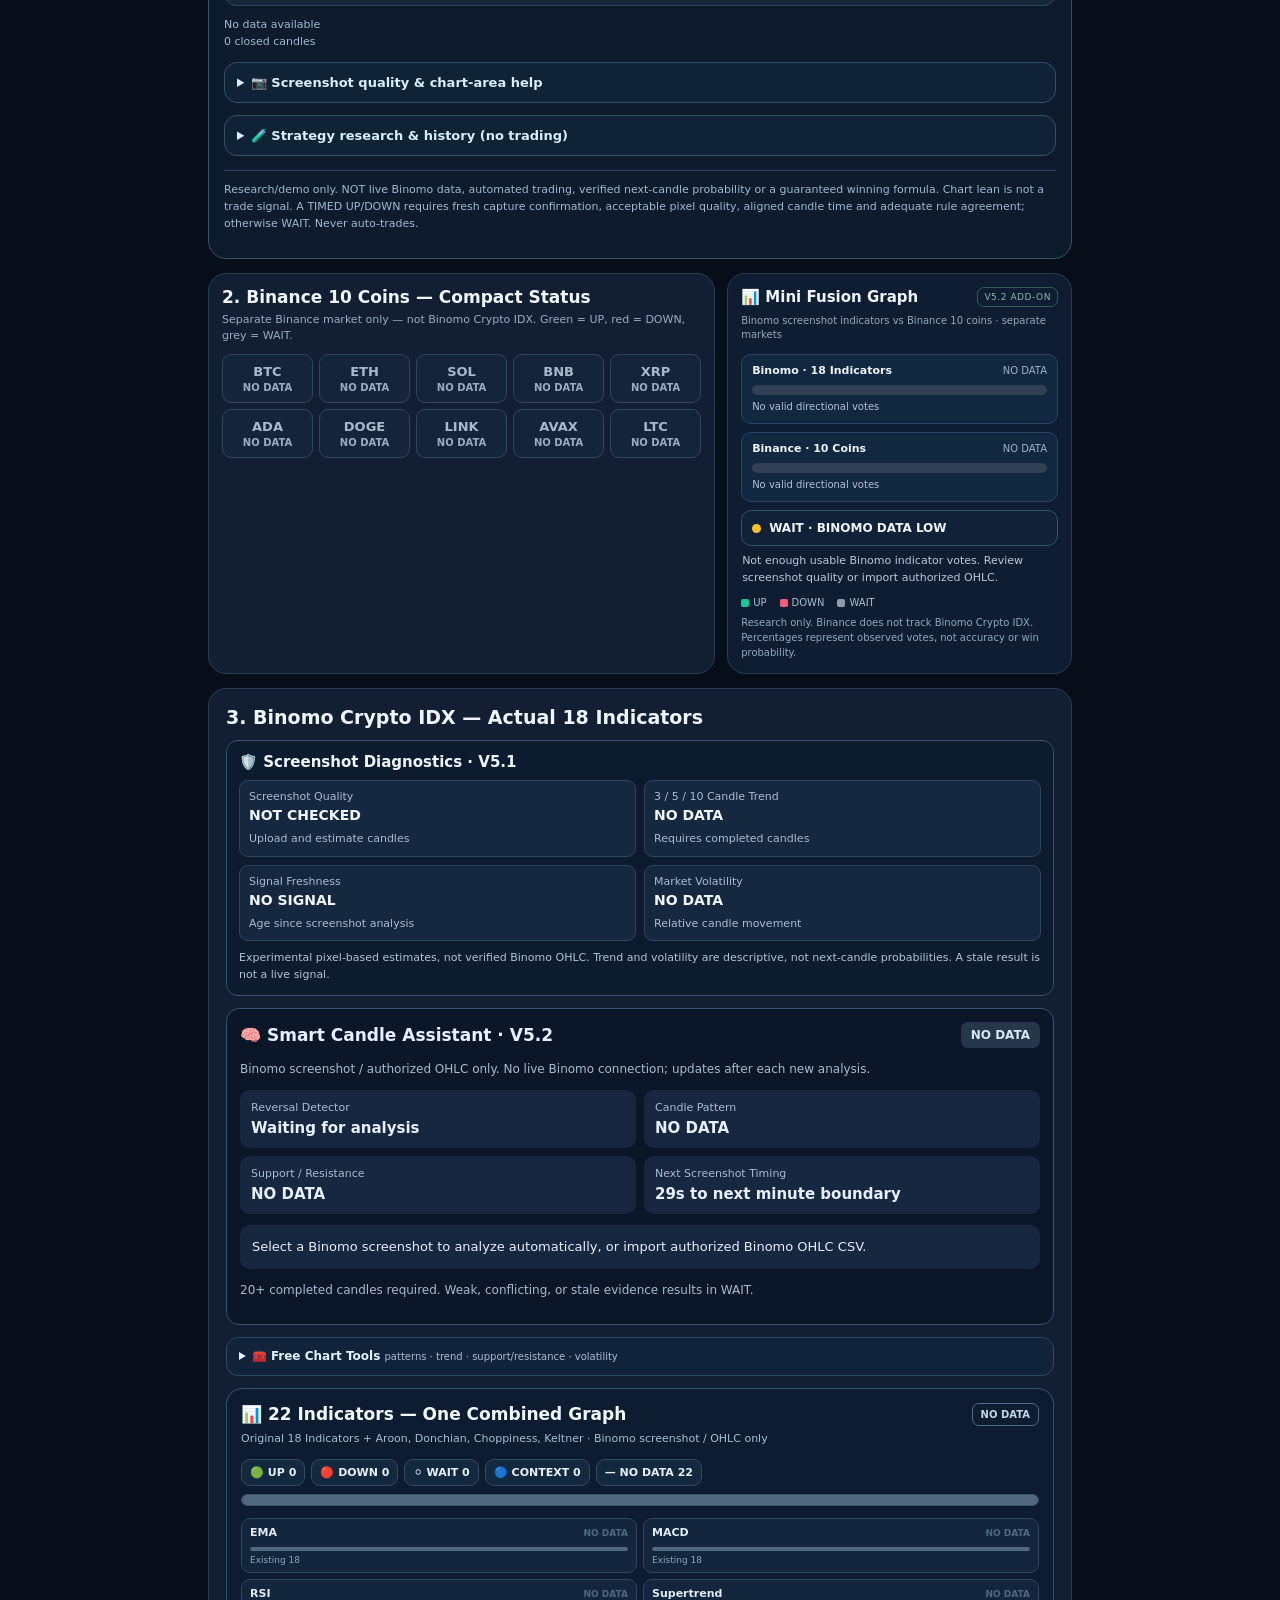
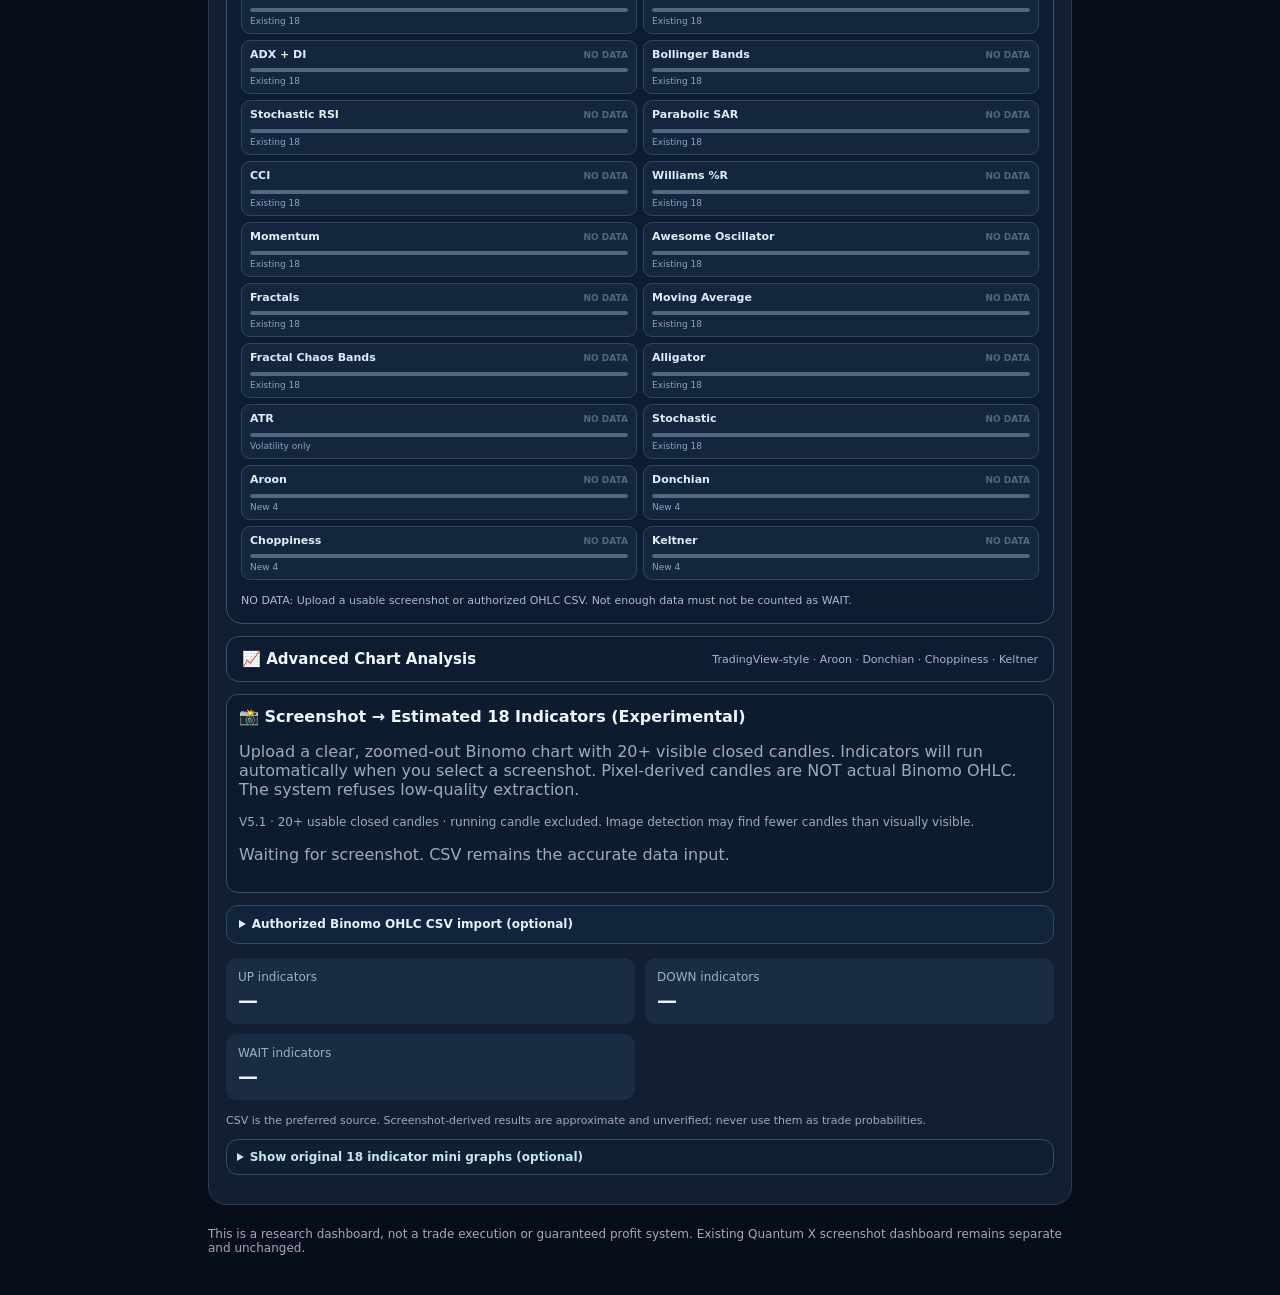
==== commit 9f77e5b1: "Add files via upload" ====
--- a/index.html
+++ b/index.html
@@ -147,20 +147,41 @@
 .nc-signal{display:flex;align-items:center;justify-content:space-between;gap:12px;background:#101f30;border:1px solid #305777;border-radius:14px;padding:14px}.nc-signal>div:first-child{display:flex;flex-direction:column;gap:7px;min-width:0}.nc-decision{font-size:38px;line-height:1.05;letter-spacing:1px;color:#d3e0ed}.nc-signal span{color:#b4cbe1;font-size:13px}.nc-right{border-left:1px solid #2e485c;padding-left:12px;min-width:125px;display:flex;flex-direction:column;gap:5px}.nc-right b{font-size:12px;color:#d4eafa}.nc-reason{padding:12px;background:#18283b;border:1px solid #2b455e;border-radius:12px;font-size:13px;color:#f0d9b3;line-height:1.6;margin:10px 0}.nc-caption,.nc-footer{color:#9fb9cf;font-size:11px;line-height:1.55}.nc-footer{border-top:1px solid #2c435a;padding-top:10px;margin-top:14px}
 .nc-controls{margin:12px 0;border:1px solid #34506b;background:#102235;border-radius:13px;padding:12px}.nc-controls summary{cursor:pointer;font-size:13px;font-weight:750;color:#d5efff}.nc-controls[open] summary{margin-bottom:12px}.nc-controlrow{display:flex;gap:8px;align-items:center;flex-wrap:wrap}.nc-controlrow label{font-size:12px;color:#b6c8da}.nc-controlrow select,.nc-controlrow button,.nc-journal-tools button{padding:10px 12px;border-radius:9px;background:#20364d;border:1px solid #3b5871;color:#e4f2ff;font-size:12px}.nc-controlrow select{max-width:100%}.nc-check{display:flex;align-items:flex-start;gap:8px;margin:12px 0;font-size:12px;color:#b8cfdf;line-height:1.5}.nc-check input{margin-top:3px;flex-shrink:0}.nc-controls p{font-size:11px;line-height:1.6}.nc-journal-tools{display:flex;flex-wrap:wrap;gap:7px}.nc-journal-line{border-top:1px solid #33465a;padding:9px 0;display:grid;grid-template-columns:1fr auto;gap:3px}.nc-journal-line small{color:#aebdcf;grid-column:1}.nc-journal-actions{grid-column:2;grid-row:1/span 2;display:flex;align-items:center;gap:4px}.nc-journal-actions button{border:1px solid #3d586f;background:#142c43;color:#bcd0de;border-radius:7px;padding:6px;font-size:10px}.nc-journal-actions button.nc-active{background:#1e5b5b;color:white}.nc-controls #ncJournalStats{font-size:12px;margin:12px 0;color:#d1e5f2}
 @media(max-width:580px){.nc-clocks{grid-template-columns:repeat(2,minmax(0,1fr));gap:7px}.nc-clocks b{font-size:13px}.nc-panel{padding:12px!important}.nc-signal{align-items:stretch}.nc-decision{font-size:34px}.nc-right{min-width:115px}.nc-title h2{font-size:18px}.nc-controlrow{align-items:stretch}.nc-controlrow select{width:100%}}
+</style><style>
+.nc-bias-panel{border:1px solid #45627f;background:linear-gradient(145deg,#112b3d,#102033);border-radius:14px;padding:13px;margin:13px 0 9px}
+.nc-bias-head{display:flex;justify-content:space-between;align-items:flex-start;gap:12px;flex-wrap:wrap}
+.nc-bias-head>div{display:flex;flex-direction:column;gap:5px;min-width:0}
+.nc-bias-head small{font-size:10px;letter-spacing:.5px;color:#9fbad1;font-weight:800}
+.nc-bias-head strong{font-size:27px;line-height:1.2;color:#c4d4e3}
+.nc-bias-head span:not(.nc-bias-tag){font-size:12px;color:#a3bdd1;line-height:1.5}
+.nc-bias-tag{padding:5px 8px;border-radius:6px;border:1px solid #486780;background:#1c3045;color:#b5d2e8;font-size:10px;font-weight:800}
+.nc-rule-box{margin-top:12px;border-top:1px solid #294b64;padding-top:10px}
+.nc-votes{display:grid;grid-template-columns:repeat(5,minmax(0,1fr));gap:5px}
+.nc-vote{padding:7px 5px;border-radius:7px;border:1px solid #29445c;background:#14283c;display:flex;flex-direction:column;gap:4px;min-width:0;text-align:center}
+.nc-vote b{font-size:10px;overflow-wrap:anywhere;color:#c3dbec}.nc-vote small{font-size:10px;font-weight:850}.nc-vote.up small{color:#10d49b}.nc-vote.down small{color:#fb637d}.nc-vote.neutral small{color:#a8bfce}
+.nc-rule-box p{font-size:11px;color:#a8c0d2;line-height:1.5;margin:10px 0 0}
+.nc-timing-tip{background:#172840;border:1px solid #365a77;border-radius:11px;padding:11px;display:flex;flex-direction:column;gap:5px;margin-top:10px}
+.nc-timing-tip span{font-size:10px;color:#b4d1e8;font-weight:800;letter-spacing:.5px}.nc-timing-tip b{font-size:14px;color:#e6f3fd}.nc-timing-tip small{font-size:11px;line-height:1.45;color:#a7bdd1}
+@media(max-width:600px){.nc-votes{grid-template-columns:repeat(3,minmax(0,1fr))}.nc-bias-head strong{font-size:25px}}
 </style></head><body><main class="wrap"><div class="head"><div><h1>CRYPTO 10 • FUSION V5.2 </h1><div class="muted">Binomo screenshot analysis • Binance 10-coin status • Mini Fusion research</div></div><div class="pills" hidden="" style="display:none!important"><span class="badge" id="status">Not connected</span><button class="primary" id="refresh" type="button">↻ Update Graph</button></div></div><div class="v4-switch" hidden="" style="display:none!important"><label><input checked="" id="simpleMode" type="checkbox"/> Simple Mobile Mode</label><span>Show upload, summary, comparison and compact graphs first</span></div><div class="pills" hidden="" style="display:none!important"><label>Market timeframe <select id="tf"><option value="1m">1 minute</option><option value="3m">3 minutes</option><option value="5m">5 minutes</option></select></label><label>Refresh <select id="interval"><option value="30000">30 seconds</option><option value="60000">60 seconds</option><option value="0">Manual</option></select></label></div><div class="grid"><section class="card full" id="screenshotSection"><h2>1. Binomo Screenshot — Upload &amp; Analyze</h2><div class="shortcut-help"><details class="focused-optional" id="shortcutSetup"><summary>iPhone screenshot shortcut setup (optional)</summary><p>In Binomo, take a screenshot → tap Share → choose <b>Binomo to Dashboard</b>. Shortcut saves the image to Photos and opens this dashboard. Then tap the screenshot upload area, select the newest photo, and Analyze. iOS cannot silently send Binomo app screenshots to this website.</p><ol><li>Open Apple Shortcuts → + → New Shortcut. Name it <b>Binomo to Dashboard</b>.</li><li>Tap shortcut settings → Show in Share Sheet → accept Images.</li><li>Add action <b>Save to Photo Album</b>; input: Shortcut Input.</li><li>Add action <b>URL</b>; enter your published GitHub Pages dashboard address.</li><li>Add action <b>Open URLs</b>; input: URL.</li><li>In Binomo, take screenshot → Photos → Share → Binomo to Dashboard. In Chrome, tap screenshot selector and choose latest photo.</li></ol></details><button class="shortcut-paste" id="pasteShot" type="button">📋 Paste Screenshot (auto-analyze)</button><small id="pasteShotStatus">Clipboard image paste may not be available in iPhone Chrome. Photo picker always remains available.</small></div><div class="shot-upload"><label class="shot-drop" for="shotFile"><span class="shot-camera">📸</span><strong>Tap to select Binomo screenshot · Auto Analyze</strong><small>PNG / JPG • Analyzed on your device</small></label><input accept="image/png,image/jpeg,image/webp" id="shotFile" style="display:none" type="file"/><button class="shot-button" hidden="" id="shotAnalyze" style="display:none!important" type="button">Analyze Screenshot</button><div class="shot-message" id="shotMessage">Choose a chart screenshot — analysis starts automatically.</div><img alt="Selected chart screenshot" id="shotPreview" style="display:none;width:100%;max-height:230px;object-fit:contain;border-radius:12px;margin-top:12px"/><div class="shot-result" id="shotResult" style="display:none"><strong id="shotDirection">WAIT</strong><p id="shotStats"></p></div></div><div class="one-minute-card"><div class="one-minute-top"><b>⏱ 1-MINUTE SCREENSHOT BIAS</b><span id="minuteFresh">Upload first</span></div><div class="minute-direction" id="minuteDirection">WAIT</div><div class="minute-bars"><span>🟢 UP <b id="minuteUp">—</b></span><span>🔴 DOWN <b id="minuteDown">—</b></span><span>⚪ WAIT <b id="minuteWait">—</b></span></div><p id="minuteNote">Select a 1-minute Binomo chart screenshot for automatic analysis.</p><details><summary>18-indicator check for screenshot</summary><p>ADX, Momentum, CCI, Awesome Oscillator, RSI, Fractals, PSAR, Moving Average, MACD, Bollinger Bands, Fractal Chaos Bands, Alligator, ATR, Stochastic, EMA, Supertrend, Stochastic RSI and Williams %R require candle OHLC data and cannot be calculated reliably from this screenshot. The 18-indicator panel requires verified Binomo OHLC CSV input.</p></details><div class="v4-quick"><div><small>Approx. closed color groups</small><strong id="closedCandles">—</strong></div><div><small>Detected</small><strong id="detectedCount">—</strong></div><div><small>Image quality</small><strong id="qualityState">—</strong></div><div><small>Next 1m boundary</small><strong id="countdown">—</strong></div></div><p class="muted" id="qualityWarning">Upload a clear chart to check visual quality.</p></div></section><section class="card full nc-panel" id="ncPanel" aria-label="Next Candle Research Monitor">
-<div class="nc-title"><div><h2>⏱ Next Candle Monitor <span class="nc-v">V1 · research</span></h2><p class="muted">1-minute timing · completed candles only · independent of Smart Candle Assistant V5.2</p></div><span class="nc-topbadge" id="ncBadge">NO ACTIONABLE SIGNAL</span></div>
+<div class="nc-title"><div><h2>⏱ Next Candle Monitor <span class="nc-v">V2 · fixed readout</span></h2><p class="muted">Directional study + time validity shown separately · completed candles only · Smart Candle Assistant V5.2 unchanged</p></div><span class="nc-topbadge" id="ncBadge">NO ACTIONABLE SIGNAL</span></div>
+<div class="nc-bias-panel" aria-live="polite">
+<div class="nc-bias-head"><div><small>📊 CHART DIRECTION READOUT · separate from entry signal</small><strong id="ncBias">NO CHART DATA</strong><span id="ncBiasStrength">Upload screenshot / CSV to see the directional study.</span></div><span class="nc-bias-tag" id="ncBiasSource">UNVERIFIED</span></div>
+<div class="nc-rule-box"><div id="ncVotes" class="nc-votes">No votes yet</div><p id="ncBiasReason">Unlike a timed signal, this direction readout remains visible even while the candle is still forming or the screenshot is late.</p></div>
+</div>
+<div class="nc-timing-tip"><span>🕐 CAPTURE GUIDE</span><b id="ncPhase">Upload a chart first</b><small id="ncPhaseDetail">For a 09:35–09:36 target candle, capture at 09:35:00–09:35:08, not at 09:34:39. Never reuse an old image as a fresh signal.</small></div>
 <div class="nc-clocks">
 <div><small>🇮🇳 India clock</small><b id="ncClock">—</b></div>
 <div><small>Last verified candle close</small><b id="ncLastClose">—</b></div>
 <div><small>Target candle</small><b id="ncTarget">—</b></div>
 <div><small>Next boundary</small><b id="ncNextBoundary">—</b></div>
 </div>
-<div class="nc-signal"><div><small>FINAL RESEARCH DECISION</small><strong id="ncDirection" class="nc-decision wait">WAIT</strong><span id="ncHeadline">Upload data first</span></div><div class="nc-right"><small>EARLY ENTRY CHECK</small><b id="ncEntryWindow">No data</b><small>Result review after next close</small><b id="ncResultClock">—</b></div></div>
+<div class="nc-signal"><div><small>TIMED NEXT-CANDLE DECISION</small><strong id="ncDirection" class="nc-decision wait">WAIT</strong><span id="ncHeadline">Upload data first</span></div><div class="nc-right"><small>EARLY ENTRY CHECK</small><b id="ncEntryWindow">No data</b><small>Result review after next close</small><b id="ncResultClock">—</b></div></div>
 <p class="nc-reason" id="ncReason">Waiting for a usable chart or OHLC file.</p>
 <div class="nc-caption" id="ncData">No validated candles</div><div class="nc-caption" id="ncCount">0 closed candles</div>
 <details class="nc-controls"><summary>📷 Screenshot quality & chart-area help</summary>
 <div class="nc-controlrow"><label for="ncCrop">Chart area preset</label><select id="ncCrop"><option value="auto">Auto scan (recommended)</option><option value="standard">Standard chart</option><option value="upper">Upper chart</option><option value="middle">Middle chart</option><option value="tight">Tight chart crop</option></select><button id="ncRetry" type="button">↻ Recheck image</button></div>
-<label class="nc-check"><input id="ncFreshConfirm" type="checkbox"/> I confirm this image shows the current 1-minute chart just after the minute boundary (not an old screenshot)</label>
+<label class="nc-check"><input id="ncFreshConfirm" type="checkbox"/> I personally took this screenshot of the current 1-minute chart within the FIRST 9 seconds of this minute (image time cannot be verified automatically)</label>
 <p id="ncCaptureInfo" class="muted">Screenshot capture clock not yet checked.</p>
 <p class="muted">If reader shows DATA ERROR: crop in Photos to include 25–40 visible coloured candles and exclude the price controls/indicator panels. Pixel values are estimates, not actual quoted prices.</p>
 <p id="ncDataError" class="muted"></p>
@@ -170,7 +191,7 @@
 <p id="ncBacktest" class="muted">CSV backtest will only evaluate completed timestamped 1-minute candles. Past results do not predict future performance.</p>
 <div id="ncJournalStats">No results yet</div><div id="ncJournalList"></div><p id="ncJournalNote" class="muted">UP/DOWN research signals log to this device. Use WIN/LOSS/TIE buttons for actual outcomes, or import later matching CSV for automatic grading.</p>
 </details>
-<p class="nc-footer">Research/demo only. NOT live Binomo data, automated trading, verified next-candle probability or a guaranteed winning formula. Screenshot UP/DOWN needs fresh timing confirmation; unsafe/late signals become WAIT.</p>
+<p class="nc-footer">Research/demo only. NOT live Binomo data, automated trading, verified next-candle probability or a guaranteed winning formula. Chart lean is not a trade signal. A TIMED UP/DOWN requires fresh capture confirmation, acceptable pixel quality, aligned candle time and adequate rule agreement; otherwise WAIT. Never auto-trades.</p>
 </section><div class="mini-fusion-dock"><section class="card full graph-card" id="tenGraphPanel"><h2>2. Binance 10 Coins — Compact Status</h2>
 <p class="muted">Separate Binance market only — not Binomo Crypto IDX. Green = UP, red = DOWN, grey = WAIT.</p><div class="coin-status-board" id="coinStatusBoard">Loading Binance coin status…</div><canvas hidden="" id="tenGraph" style="display:none!important"></canvas><div hidden="" id="tenLegend" style="display:none!important"></div><div hidden="" id="tenGraphInfo" style="display:none!important"></div><button hidden="" id="viewCandles" style="display:none!important"></button><button hidden="" id="viewLines" style="display:none!important"></button><span hidden="" id="chartViewLabel" style="display:none!important"></span></section><aside aria-label="Mini Fusion Research Comparison" class="card mini-fusion-card" id="miniFusionPanel">
 <div class="mini-fusion-head"><h2>📊 Mini Fusion Graph</h2><span class="mini-tag">V5.2 ADD-ON</span></div>
@@ -312,4 +333,4 @@
  const update=()=>{for(const [src,out] of maps){const s=document.getElementById(src),t=document.getElementById(out);if(s&&t){const val=(s.textContent||'').trim();if(t.textContent!==(val||'NO DATA'))t.textContent=val||'NO DATA';}}};
  for(const [src] of maps){const node=document.getElementById(src);if(node)new MutationObserver(update).observe(node,{childList:true,subtree:true,characterData:true});}
  update();
-})();</script><script src="advanced-chart-tools.js?v=52-advanced-chart-20261112"></script><script src="combined-22-indicators.js?v=22-20261112"></script><script src="next-candle-engine.js?v=20261113-1"></script></body></html>
+})();</script><script src="advanced-chart-tools.js?v=52-advanced-chart-20261112"></script><script src="combined-22-indicators.js?v=22-20261112"></script><script src="next-candle-engine.js?v=20261114-v2"></script></body></html>
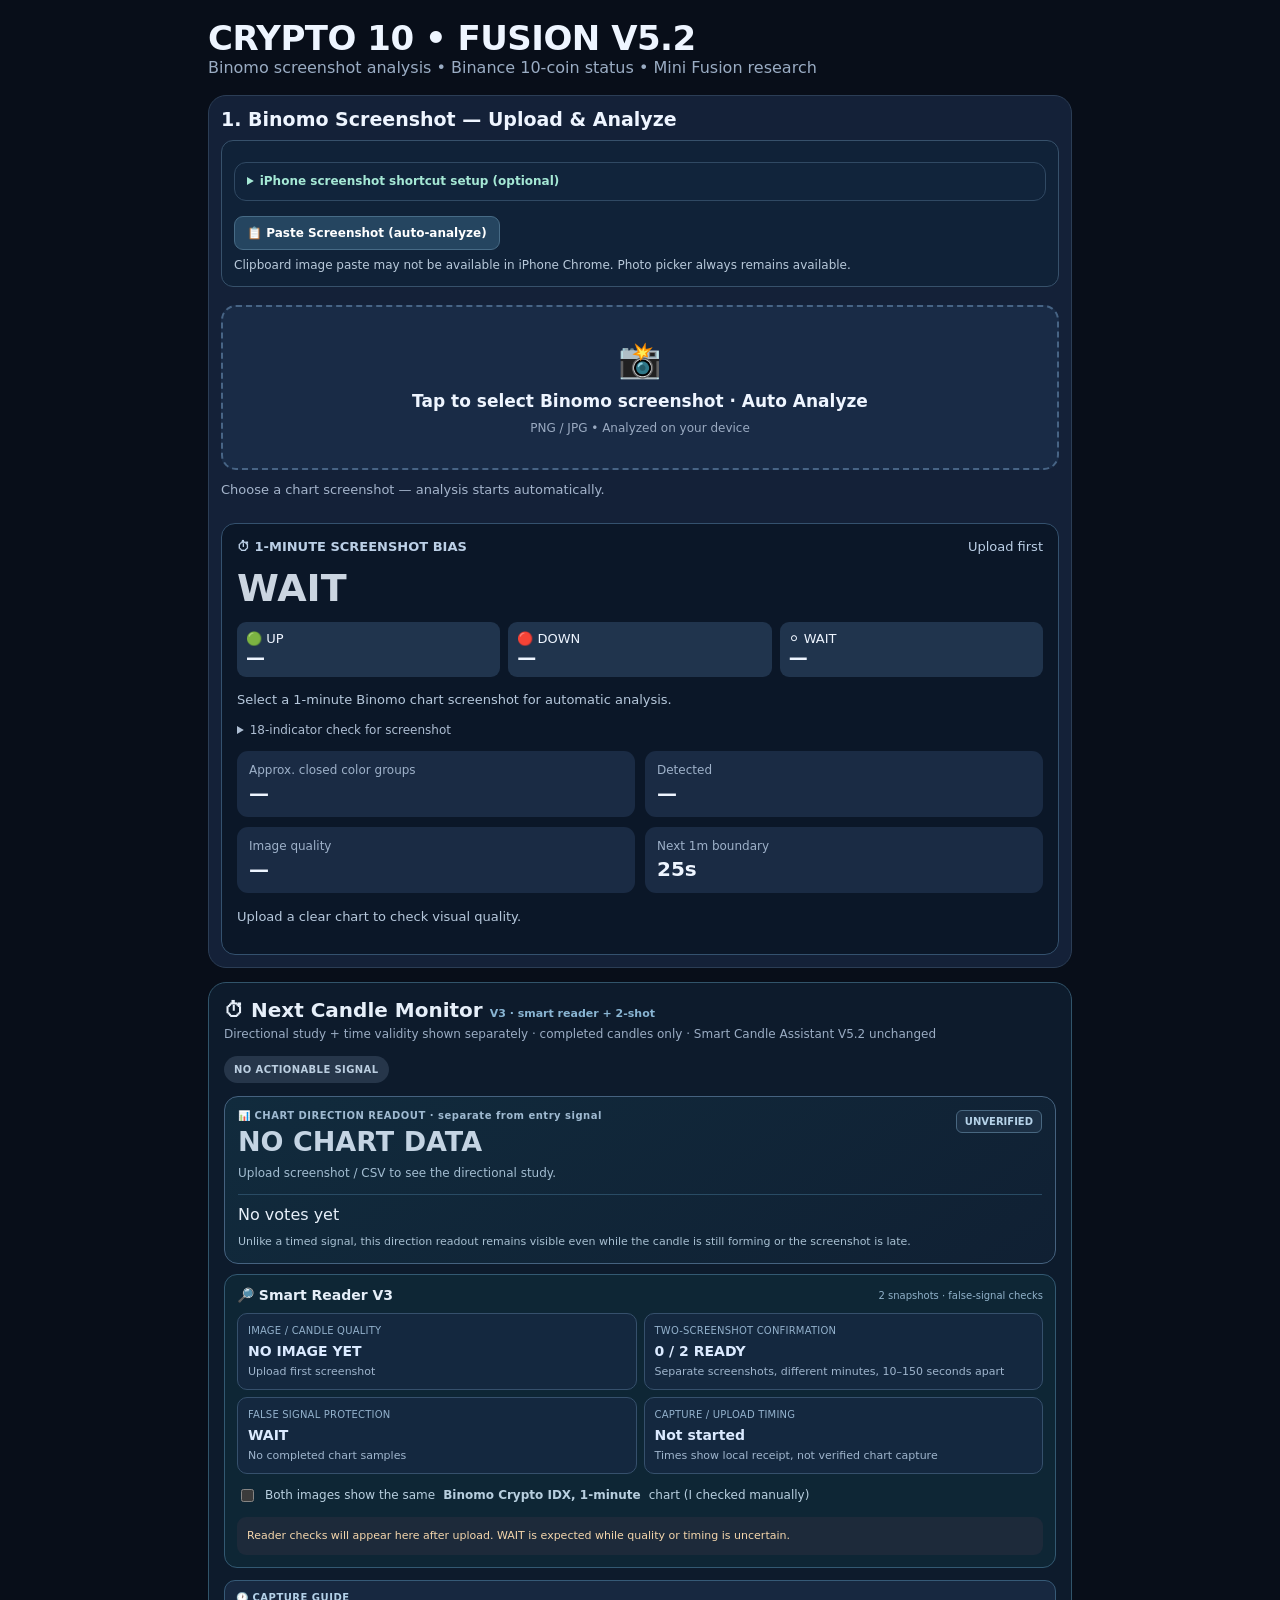
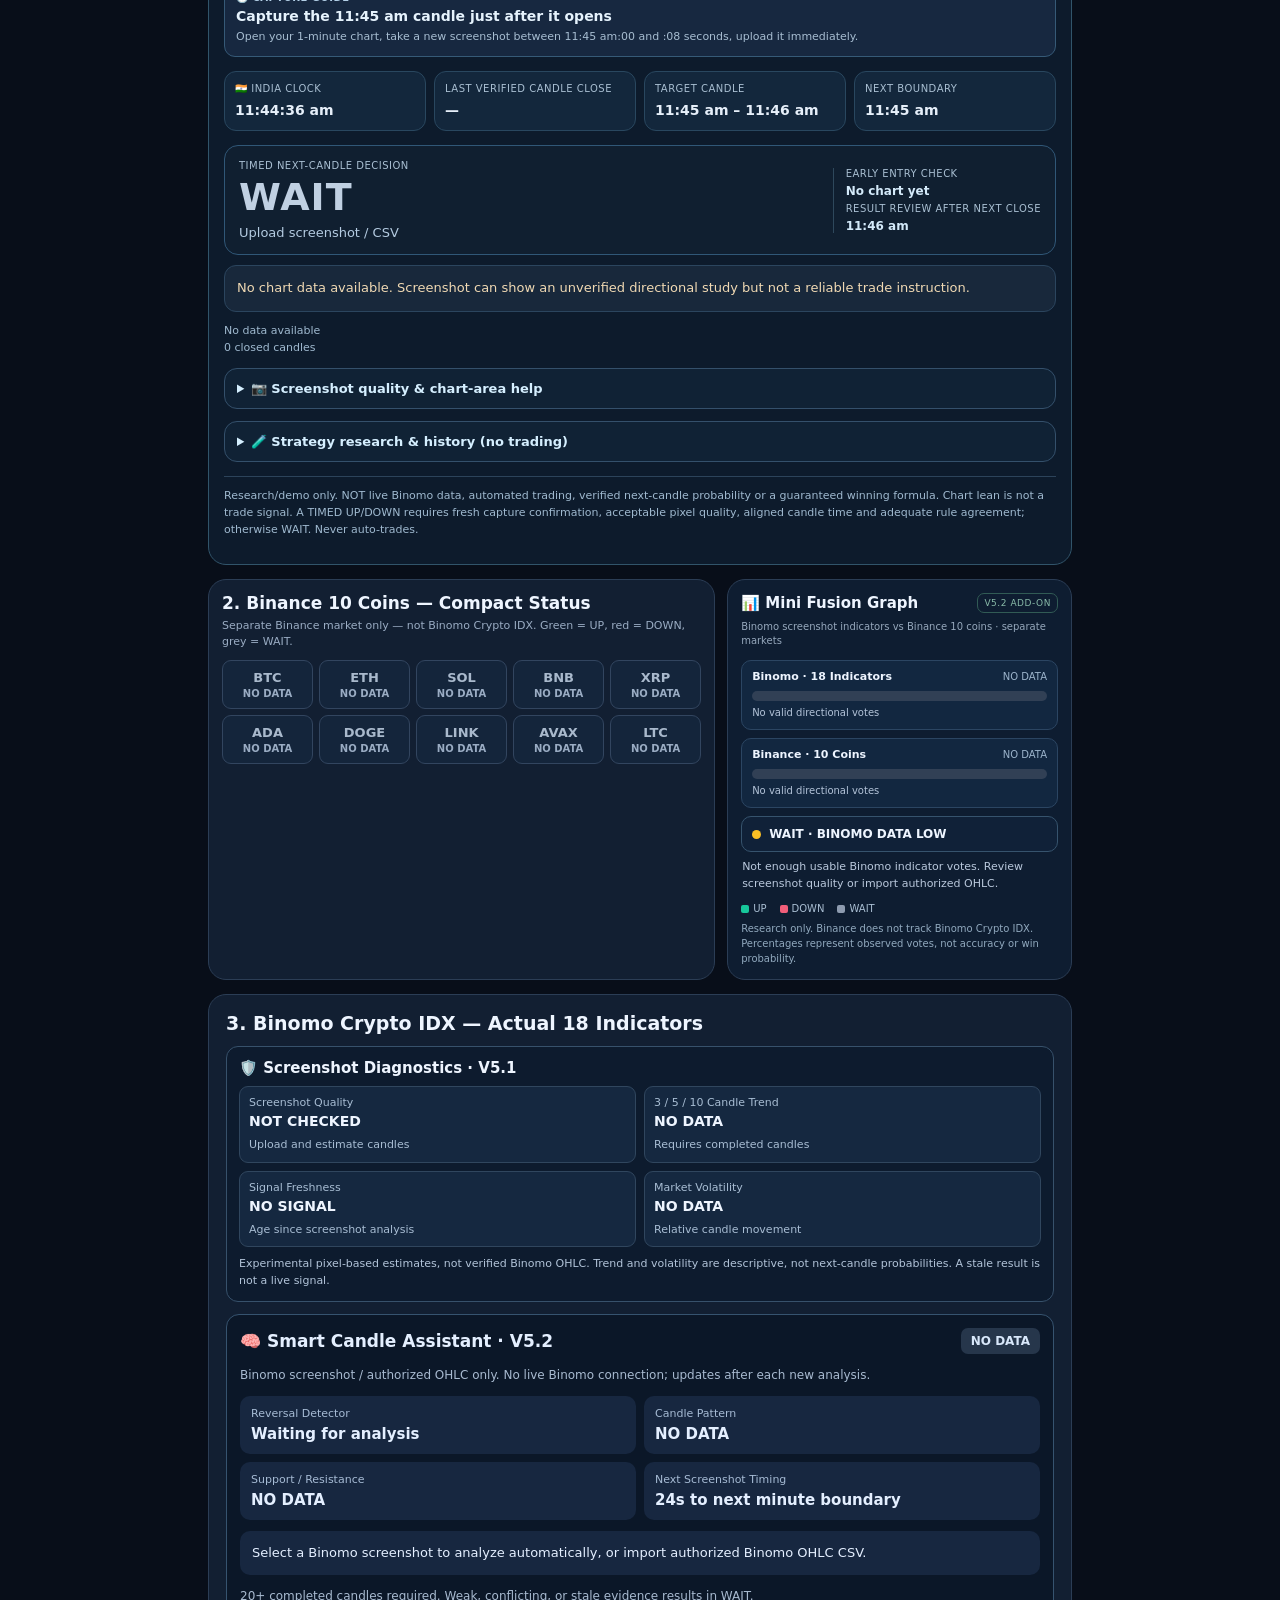
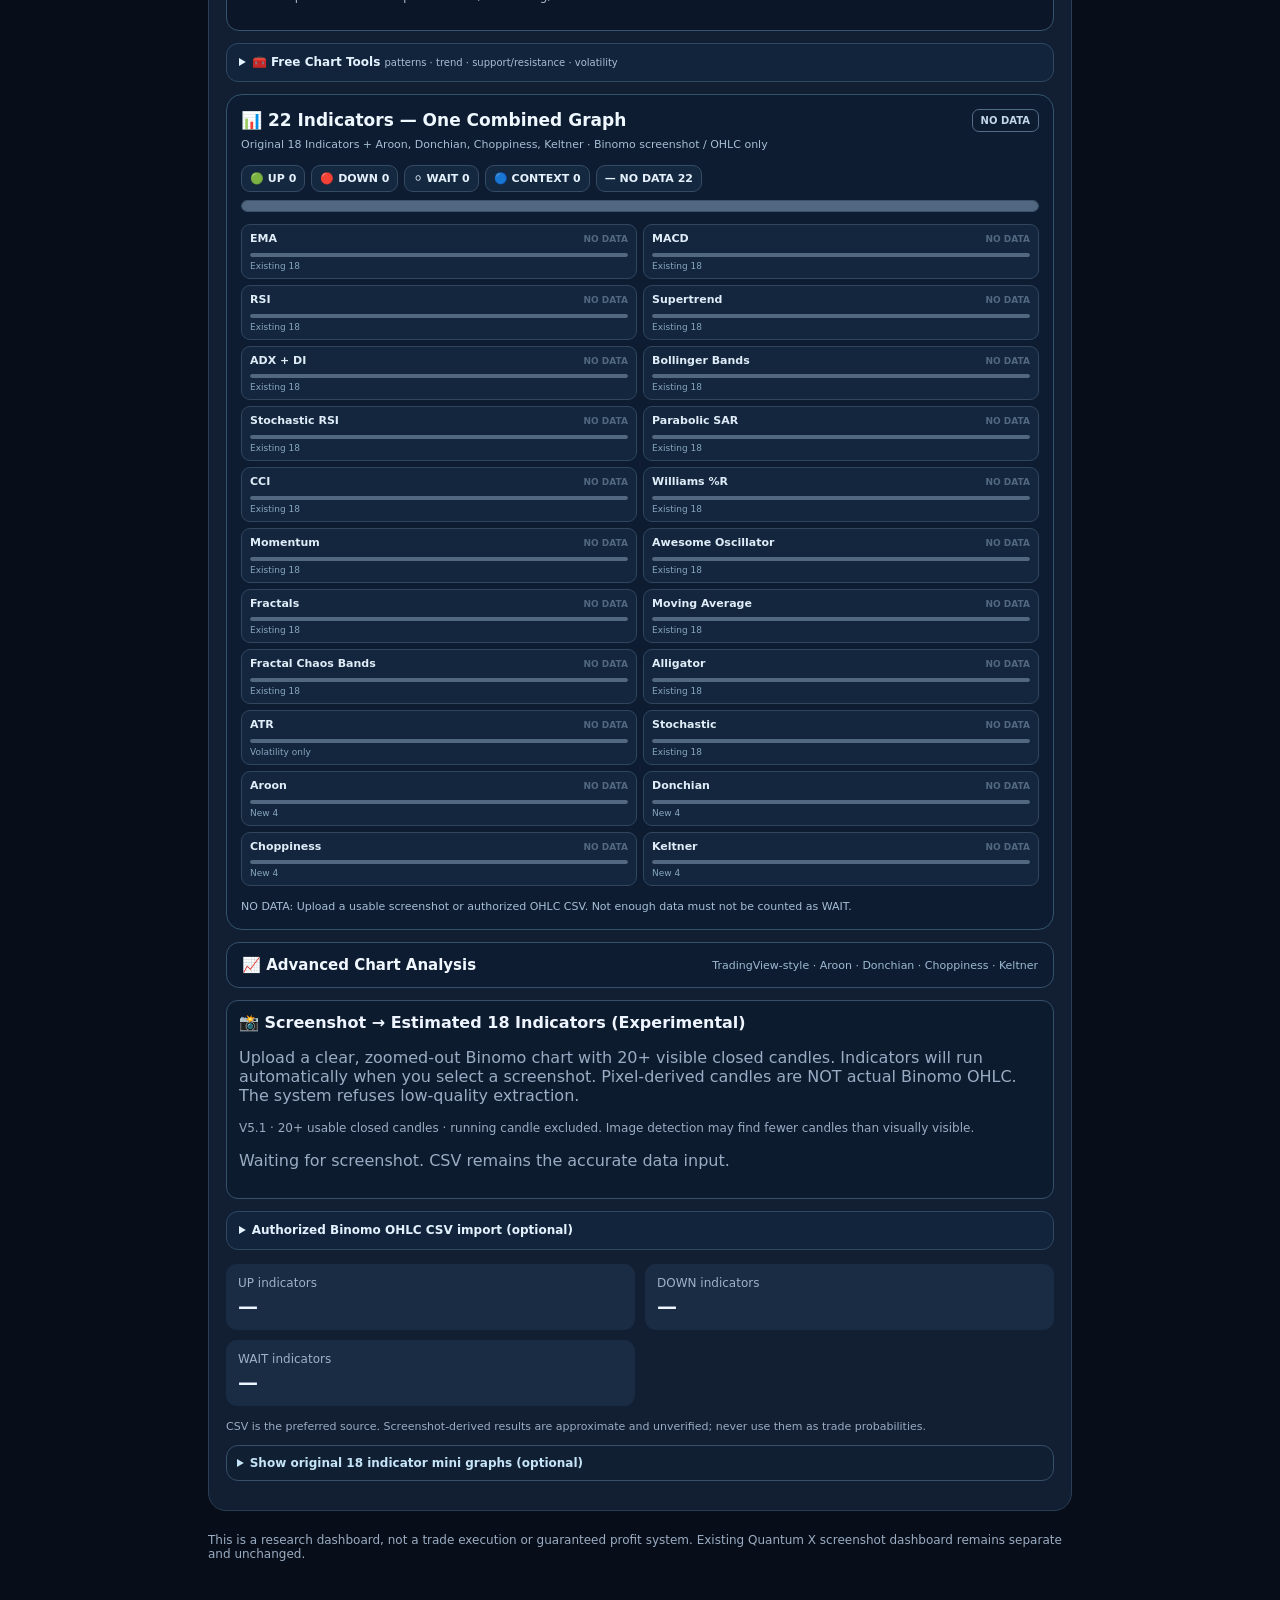
==== commit 5a44112e: "Add files via upload" ====
--- a/index.html
+++ b/index.html
@@ -163,11 +163,29 @@
 .nc-timing-tip{background:#172840;border:1px solid #365a77;border-radius:11px;padding:11px;display:flex;flex-direction:column;gap:5px;margin-top:10px}
 .nc-timing-tip span{font-size:10px;color:#b4d1e8;font-weight:800;letter-spacing:.5px}.nc-timing-tip b{font-size:14px;color:#e6f3fd}.nc-timing-tip small{font-size:11px;line-height:1.45;color:#a7bdd1}
 @media(max-width:600px){.nc-votes{grid-template-columns:repeat(3,minmax(0,1fr))}.nc-bias-head strong{font-size:25px}}
+</style><style id="nc-v3-styles">
+.nc-v3-status{margin:10px 0 12px;background:#0e2635;border:1px solid #335972;border-radius:13px;padding:12px;min-width:0}
+.nc-v3-heading{display:flex;gap:8px;align-items:center;justify-content:space-between;flex-wrap:wrap;margin-bottom:10px}.nc-v3-heading b{font-size:14px}.nc-v3-heading span{font-size:10px;color:#90b1c9}
+.nc-v3-grid{display:grid;grid-template-columns:repeat(2,minmax(0,1fr));gap:7px}.nc-v3-grid>div{background:#14283f;border:1px solid #36506c;padding:10px;border-radius:10px;min-width:0;display:flex;flex-direction:column;gap:5px}.nc-v3-grid small{font-size:10px;color:#93b1cc;line-height:1.35;letter-spacing:.2px}.nc-v3-grid strong{font-size:14px;color:#dbeaff;overflow-wrap:anywhere}.nc-v3-grid span{font-size:11px;line-height:1.4;color:#9fb5cd}
+.nc-v3-flags{font-size:11px;line-height:1.65;margin-top:9px;color:#f4d6ac;background:#1d2a3a;border-radius:9px;padding:10px;overflow-wrap:anywhere}
+.nc-v3-manual{border:1px solid #385874;border-radius:10px;background:#142739;padding:10px;margin-top:12px}.nc-v3-manual summary{font-size:12px!important;color:#b9e4fa!important}.nc-v3-manual canvas{display:block;width:100%;height:auto;max-height:300px;object-fit:contain;border:1px solid #51708a;border-radius:8px;background:#08121e;margin:9px 0}.nc-v3-crop-sliders{display:grid;grid-template-columns:repeat(2,minmax(0,1fr));gap:9px}.nc-v3-crop-sliders label{display:flex;flex-direction:column;gap:5px;font-size:11px;color:#b0c6db}.nc-v3-crop-sliders strong{color:#e1f6ff}.nc-v3-crop-sliders input{width:100%;accent-color:#18d49b}.nc-v3-crop-actions{display:flex;flex-wrap:wrap;gap:8px;margin:10px 0}.nc-v3-crop-actions button{font-size:12px;background:#21425b;border:1px solid #47738c;color:#edf8ff;padding:10px;border-radius:8px}.nc-v3-crop-actions button:first-child{background:#127354}.nc-v3-manual #ncV3CropStatus{font-size:11px;color:#bdd4e5;line-height:1.6}
+@media(max-width:370px){.nc-v3-grid strong{font-size:12px}.nc-v3-grid>div{padding:8px}}
 </style></head><body><main class="wrap"><div class="head"><div><h1>CRYPTO 10 • FUSION V5.2 </h1><div class="muted">Binomo screenshot analysis • Binance 10-coin status • Mini Fusion research</div></div><div class="pills" hidden="" style="display:none!important"><span class="badge" id="status">Not connected</span><button class="primary" id="refresh" type="button">↻ Update Graph</button></div></div><div class="v4-switch" hidden="" style="display:none!important"><label><input checked="" id="simpleMode" type="checkbox"/> Simple Mobile Mode</label><span>Show upload, summary, comparison and compact graphs first</span></div><div class="pills" hidden="" style="display:none!important"><label>Market timeframe <select id="tf"><option value="1m">1 minute</option><option value="3m">3 minutes</option><option value="5m">5 minutes</option></select></label><label>Refresh <select id="interval"><option value="30000">30 seconds</option><option value="60000">60 seconds</option><option value="0">Manual</option></select></label></div><div class="grid"><section class="card full" id="screenshotSection"><h2>1. Binomo Screenshot — Upload &amp; Analyze</h2><div class="shortcut-help"><details class="focused-optional" id="shortcutSetup"><summary>iPhone screenshot shortcut setup (optional)</summary><p>In Binomo, take a screenshot → tap Share → choose <b>Binomo to Dashboard</b>. Shortcut saves the image to Photos and opens this dashboard. Then tap the screenshot upload area, select the newest photo, and Analyze. iOS cannot silently send Binomo app screenshots to this website.</p><ol><li>Open Apple Shortcuts → + → New Shortcut. Name it <b>Binomo to Dashboard</b>.</li><li>Tap shortcut settings → Show in Share Sheet → accept Images.</li><li>Add action <b>Save to Photo Album</b>; input: Shortcut Input.</li><li>Add action <b>URL</b>; enter your published GitHub Pages dashboard address.</li><li>Add action <b>Open URLs</b>; input: URL.</li><li>In Binomo, take screenshot → Photos → Share → Binomo to Dashboard. In Chrome, tap screenshot selector and choose latest photo.</li></ol></details><button class="shortcut-paste" id="pasteShot" type="button">📋 Paste Screenshot (auto-analyze)</button><small id="pasteShotStatus">Clipboard image paste may not be available in iPhone Chrome. Photo picker always remains available.</small></div><div class="shot-upload"><label class="shot-drop" for="shotFile"><span class="shot-camera">📸</span><strong>Tap to select Binomo screenshot · Auto Analyze</strong><small>PNG / JPG • Analyzed on your device</small></label><input accept="image/png,image/jpeg,image/webp" id="shotFile" style="display:none" type="file"/><button class="shot-button" hidden="" id="shotAnalyze" style="display:none!important" type="button">Analyze Screenshot</button><div class="shot-message" id="shotMessage">Choose a chart screenshot — analysis starts automatically.</div><img alt="Selected chart screenshot" id="shotPreview" style="display:none;width:100%;max-height:230px;object-fit:contain;border-radius:12px;margin-top:12px"/><div class="shot-result" id="shotResult" style="display:none"><strong id="shotDirection">WAIT</strong><p id="shotStats"></p></div></div><div class="one-minute-card"><div class="one-minute-top"><b>⏱ 1-MINUTE SCREENSHOT BIAS</b><span id="minuteFresh">Upload first</span></div><div class="minute-direction" id="minuteDirection">WAIT</div><div class="minute-bars"><span>🟢 UP <b id="minuteUp">—</b></span><span>🔴 DOWN <b id="minuteDown">—</b></span><span>⚪ WAIT <b id="minuteWait">—</b></span></div><p id="minuteNote">Select a 1-minute Binomo chart screenshot for automatic analysis.</p><details><summary>18-indicator check for screenshot</summary><p>ADX, Momentum, CCI, Awesome Oscillator, RSI, Fractals, PSAR, Moving Average, MACD, Bollinger Bands, Fractal Chaos Bands, Alligator, ATR, Stochastic, EMA, Supertrend, Stochastic RSI and Williams %R require candle OHLC data and cannot be calculated reliably from this screenshot. The 18-indicator panel requires verified Binomo OHLC CSV input.</p></details><div class="v4-quick"><div><small>Approx. closed color groups</small><strong id="closedCandles">—</strong></div><div><small>Detected</small><strong id="detectedCount">—</strong></div><div><small>Image quality</small><strong id="qualityState">—</strong></div><div><small>Next 1m boundary</small><strong id="countdown">—</strong></div></div><p class="muted" id="qualityWarning">Upload a clear chart to check visual quality.</p></div></section><section class="card full nc-panel" id="ncPanel" aria-label="Next Candle Research Monitor">
-<div class="nc-title"><div><h2>⏱ Next Candle Monitor <span class="nc-v">V2 · fixed readout</span></h2><p class="muted">Directional study + time validity shown separately · completed candles only · Smart Candle Assistant V5.2 unchanged</p></div><span class="nc-topbadge" id="ncBadge">NO ACTIONABLE SIGNAL</span></div>
+<div class="nc-title"><div><h2>⏱ Next Candle Monitor <span class="nc-v">V3 · smart reader + 2-shot</span></h2><p class="muted">Directional study + time validity shown separately · completed candles only · Smart Candle Assistant V5.2 unchanged</p></div><span class="nc-topbadge" id="ncBadge">NO ACTIONABLE SIGNAL</span></div>
 <div class="nc-bias-panel" aria-live="polite">
 <div class="nc-bias-head"><div><small>📊 CHART DIRECTION READOUT · separate from entry signal</small><strong id="ncBias">NO CHART DATA</strong><span id="ncBiasStrength">Upload screenshot / CSV to see the directional study.</span></div><span class="nc-bias-tag" id="ncBiasSource">UNVERIFIED</span></div>
 <div class="nc-rule-box"><div id="ncVotes" class="nc-votes">No votes yet</div><p id="ncBiasReason">Unlike a timed signal, this direction readout remains visible even while the candle is still forming or the screenshot is late.</p></div>
+</div>
+<div class="nc-v3-status" aria-label="Smart Reader V3 quality and confirmation">
+ <div class="nc-v3-heading"><b>🔎 Smart Reader V3</b><span>2 snapshots · false-signal checks</span></div>
+ <div class="nc-v3-grid">
+  <div><small>IMAGE / CANDLE QUALITY</small><strong id="ncV3Quality">NO IMAGE YET</strong><span id="ncV3QualityInfo">Upload first screenshot</span></div>
+  <div><small>TWO-SCREENSHOT CONFIRMATION</small><strong id="ncV3Pair">0 / 2 READY</strong><span id="ncV3PairInfo">Separate screenshots, different minutes, 10–150 seconds apart</span></div>
+  <div><small>FALSE SIGNAL PROTECTION</small><strong id="ncV3Guard">WAIT</strong><span id="ncV3GuardInfo">No completed chart samples</span></div>
+  <div><small>CAPTURE / UPLOAD TIMING</small><strong id="ncV3Timeline">Not started</strong><span>Times show local receipt, not verified chart capture</span></div>
+ </div>
+ <label class="nc-check"><input type="checkbox" id="ncV3SameMarket">Both images show the same <b>Binomo Crypto IDX, 1-minute</b> chart (I checked manually)</label>
+ <div class="nc-v3-flags" id="ncV3Flags">Reader checks will appear here after upload. WAIT is expected while quality or timing is uncertain.</div>
 </div>
 <div class="nc-timing-tip"><span>🕐 CAPTURE GUIDE</span><b id="ncPhase">Upload a chart first</b><small id="ncPhaseDetail">For a 09:35–09:36 target candle, capture at 09:35:00–09:35:08, not at 09:34:39. Never reuse an old image as a fresh signal.</small></div>
 <div class="nc-clocks">
@@ -180,11 +198,23 @@
 <p class="nc-reason" id="ncReason">Waiting for a usable chart or OHLC file.</p>
 <div class="nc-caption" id="ncData">No validated candles</div><div class="nc-caption" id="ncCount">0 closed candles</div>
 <details class="nc-controls"><summary>📷 Screenshot quality & chart-area help</summary>
-<div class="nc-controlrow"><label for="ncCrop">Chart area preset</label><select id="ncCrop"><option value="auto">Auto scan (recommended)</option><option value="standard">Standard chart</option><option value="upper">Upper chart</option><option value="middle">Middle chart</option><option value="tight">Tight chart crop</option></select><button id="ncRetry" type="button">↻ Recheck image</button></div>
+<div class="nc-controlrow"><label for="ncCrop">Chart area preset</label><select id="ncCrop"><option value="auto">Auto scan (recommended)</option><option value="standard">Standard chart</option><option value="upper">Upper chart</option><option value="middle">Middle chart</option><option value="tight">Tight chart crop</option><option value="full">Full cropped image</option></select><button id="ncRetry" type="button">↻ Recheck image</button></div>
 <label class="nc-check"><input id="ncFreshConfirm" type="checkbox"/> I personally took this screenshot of the current 1-minute chart within the FIRST 9 seconds of this minute (image time cannot be verified automatically)</label>
 <p id="ncCaptureInfo" class="muted">Screenshot capture clock not yet checked.</p>
 <p class="muted">If reader shows DATA ERROR: crop in Photos to include 25–40 visible coloured candles and exclude the price controls/indicator panels. Pixel values are estimates, not actual quoted prices.</p>
-<p id="ncDataError" class="muted"></p>
+<p id="ncDataError" class="muted"></p><details class="nc-v3-manual"><summary>✂️ Manual chart crop · fix DATA ERROR</summary>
+  <p>Adjust the highlighted rectangle so it contains <b>only the candle chart</b>. Exclude buttons, indicators and price controls. Then tap <b>Apply Crop &amp; Re-analyze</b>. The original screenshot is kept for Reset.</p>
+  <canvas id="ncV3CropCanvas" width="320" height="155" aria-label="Screenshot chart crop selection preview"></canvas>
+  <div class="nc-v3-crop-sliders">
+   <label>Trim left <strong id="ncV3LeftValue">6%</strong><input id="ncV3Left" type="range" min="0" max="55" value="6"></label>
+   <label>Trim right <strong id="ncV3RightValue">6%</strong><input id="ncV3Right" type="range" min="0" max="55" value="6"></label>
+   <label>Trim top <strong id="ncV3TopValue">8%</strong><input id="ncV3Top" type="range" min="0" max="65" value="8"></label>
+   <label>Trim bottom <strong id="ncV3BottomValue">27%</strong><input id="ncV3Bottom" type="range" min="0" max="65" value="27"></label>
+  </div>
+  <div class="nc-v3-crop-actions"><button id="ncV3Apply" type="button">✂️ Apply crop &amp; re-analyze</button><button id="ncV3Reset" type="button">↩ Original image</button></div>
+  <div id="ncV3CropStatus" role="status">Choose a screenshot first. Cropping does not create a second confirmation.</div>
+ </details>
+
 </details>
 <details class="nc-controls"><summary>🧪 Strategy research &amp; history (no trading)</summary>
 <div class="nc-journal-tools"><button id="ncBacktestBtn" type="button">Backtest imported 1m CSV</button><button id="ncExport" type="button">Export journal CSV</button><button id="ncClear" type="button">Clear journal</button></div>
@@ -333,4 +363,4 @@
  const update=()=>{for(const [src,out] of maps){const s=document.getElementById(src),t=document.getElementById(out);if(s&&t){const val=(s.textContent||'').trim();if(t.textContent!==(val||'NO DATA'))t.textContent=val||'NO DATA';}}};
  for(const [src] of maps){const node=document.getElementById(src);if(node)new MutationObserver(update).observe(node,{childList:true,subtree:true,characterData:true});}
  update();
-})();</script><script src="advanced-chart-tools.js?v=52-advanced-chart-20261112"></script><script src="combined-22-indicators.js?v=22-20261112"></script><script src="next-candle-engine.js?v=20261114-v2"></script></body></html>
+})();</script><script src="advanced-chart-tools.js?v=52-advanced-chart-20261112"></script><script src="combined-22-indicators.js?v=22-20261112"></script><script src="next-candle-v3.js?v=20261115-v3"></script><script src="next-candle-engine.js?v=20261115-v3"></script></body></html>
